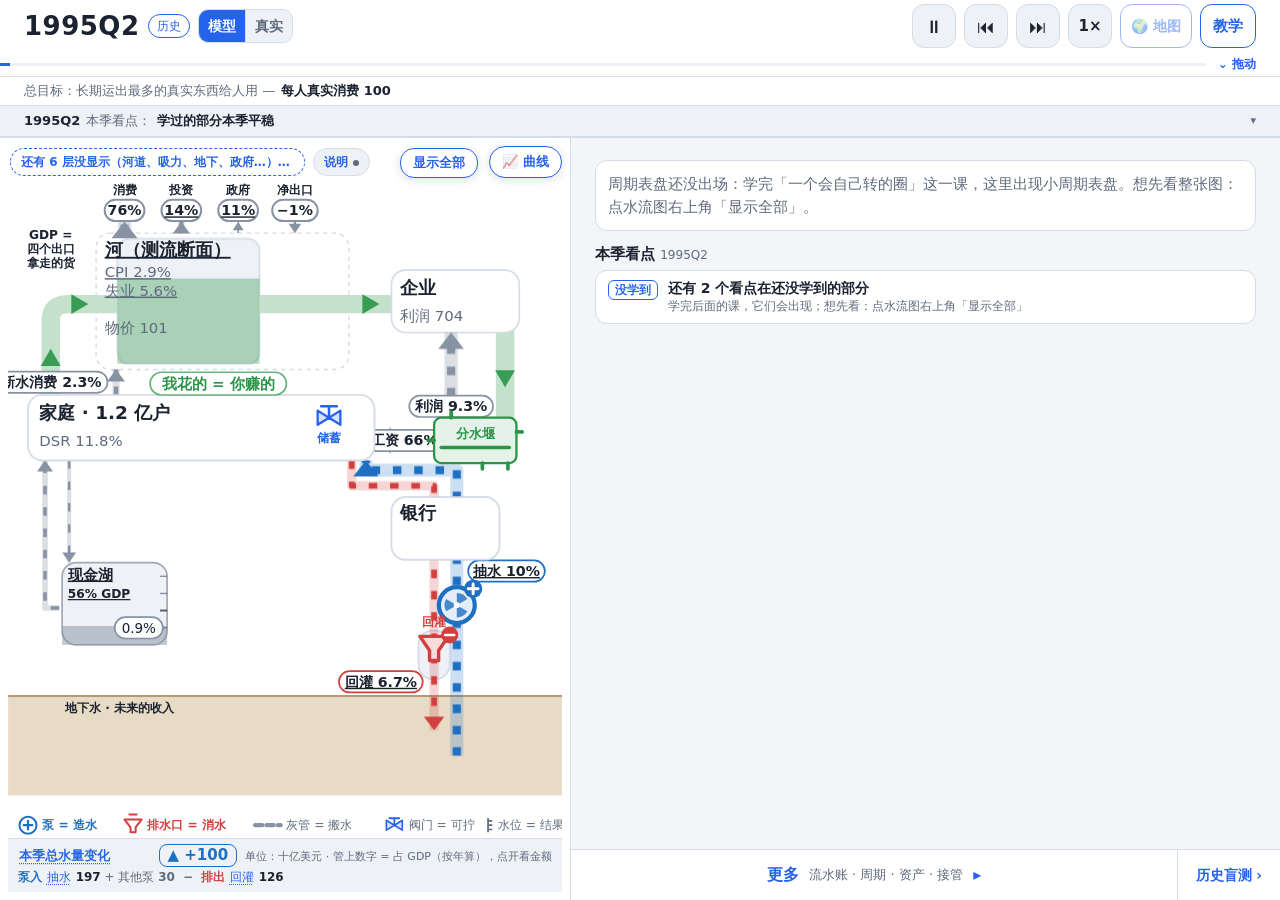
==== index.html @ 9fb4cf8a "Real snapshot: macro.deanchor = null (no real series), matching the engine shape Co-Authored-By: Cla" ====
<!doctype html>
<html lang="zh-CN" data-theme="light">
<head>
<meta charset="utf-8">
<meta name="viewport" content="width=device-width, initial-scale=1, viewport-fit=cover">
<meta name="color-scheme" content="light">
<title>宏观水流模拟器</title>
<!-- BEGIN mw-version-stamp: generated by tools/stamp_version.mjs, do not edit by hand -->
<script type="importmap">
{
"imports": {
"./src/app.js": "./src/app.js?v=9b1ec73c3f",
"./src/blind/concept.js": "./src/blind/concept.js?v=e9ae809251",
"./src/blind/draw.js": "./src/blind/draw.js?v=d190e7776a",
"./src/blind/main.js": "./src/blind/main.js?v=7865eef6fd",
"./src/blind/model.js": "./src/blind/model.js?v=98cc46e46f",
"./src/blind/store.js": "./src/blind/store.js?v=748d7917d0",
"./src/data/b1-story.js": "./src/data/b1-story.js?v=9c2386302f",
"./src/data/blind-cards.js": "./src/data/blind-cards.js?v=be320a27d5",
"./src/data/causal.js": "./src/data/causal.js?v=83eeb922cb",
"./src/data/concepts.js": "./src/data/concepts.js?v=fac647c137",
"./src/data/countries/aus-quarterly.js": "./src/data/countries/aus-quarterly.js?v=0c7e0453be",
"./src/data/countries/chn-quarterly.js": "./src/data/countries/chn-quarterly.js?v=490aa196fa",
"./src/data/countries/ea-quarterly.js": "./src/data/countries/ea-quarterly.js?v=fcc459faa6",
"./src/data/countries/gbr-quarterly.js": "./src/data/countries/gbr-quarterly.js?v=ae598fb6ff",
"./src/data/countries/index.js": "./src/data/countries/index.js?v=88992395fd",
"./src/data/countries/jpn-quarterly.js": "./src/data/countries/jpn-quarterly.js?v=56414a4c01",
"./src/data/country-params.js": "./src/data/country-params.js?v=5cafe6cd6c",
"./src/data/exp-fx.js": "./src/data/exp-fx.js?v=ae65c0f8b1",
"./src/data/exp-mich.js": "./src/data/exp-mich.js?v=1991334751",
"./src/data/french-check.js": "./src/data/french-check.js?v=0732fbd5bf",
"./src/data/fx-data.js": "./src/data/fx-data.js?v=b6b78e98e6",
"./src/data/fx-fit.js": "./src/data/fx-fit.js?v=06017005c7",
"./src/data/gauges.js": "./src/data/gauges.js?v=077cd524f6",
"./src/data/layers.js": "./src/data/layers.js?v=40ff64222f",
"./src/data/lesson-exp.js": "./src/data/lesson-exp.js?v=e5b992134e",
"./src/data/lesson-fx.js": "./src/data/lesson-fx.js?v=fd062516cb",
"./src/data/lesson-investor.js": "./src/data/lesson-investor.js?v=60b2ffacd3",
"./src/data/lesson-now.js": "./src/data/lesson-now.js?v=12732f79e3",
"./src/data/lesson-shocks.js": "./src/data/lesson-shocks.js?v=4ec23e8e56",
"./src/data/lessons.js": "./src/data/lessons.js?v=c6c27fa640",
"./src/data/real/aus-real.js": "./src/data/real/aus-real.js?v=568147605a",
"./src/data/real/backtest.js": "./src/data/real/backtest.js?v=63370cd548",
"./src/data/real/real-snapshot.js": "./src/data/real/real-snapshot.js?v=511b12962f",
"./src/data/real/usa-real.js": "./src/data/real/usa-real.js?v=879f3afd4d",
"./src/data/role-cards.js": "./src/data/role-cards.js?v=34c0745ee6",
"./src/data/role-lessons.js": "./src/data/role-lessons.js?v=702087561a",
"./src/data/shock-events.js": "./src/data/shock-events.js?v=621bced4eb",
"./src/data/sub-index.js": "./src/data/sub-index.js?v=ea361de54c",
"./src/data/us-quarterly.js": "./src/data/us-quarterly.js?v=8d926b12e8",
"./src/data/usd-index.js": "./src/data/usd-index.js?v=7998dad4fb",
"./src/data/waves.js": "./src/data/waves.js?v=2e956552b6",
"./src/data/world.js": "./src/data/world.js?v=6638a0be1e",
"./src/engine/economy.js": "./src/engine/economy.js?v=2f5c863683",
"./src/engine/mock-sim.js": "./src/engine/mock-sim.js?v=fecbf50119",
"./src/engine/regimes.js": "./src/engine/regimes.js?v=247060510a",
"./src/engine/rules.js": "./src/engine/rules.js?v=aafe05a58c",
"./src/engine/sim.js": "./src/engine/sim.js?v=e00a77aa7c",
"./src/engine/test-fixture.js": "./src/engine/test-fixture.js?v=3a0cafab00",
"./src/engine/town.js": "./src/engine/town.js?v=129ef4d737",
"./src/engine/valves.js": "./src/engine/valves.js?v=f925d3955d",
"./src/ui/asset-lake.js": "./src/ui/asset-lake.js?v=5f269ea420",
"./src/ui/causal-graph.js": "./src/ui/causal-graph.js?v=ea4a073185",
"./src/ui/causal-overlay.js": "./src/ui/causal-overlay.js?v=cbce0c83fb",
"./src/ui/causal-view.js": "./src/ui/causal-view.js?v=7f925f5ead",
"./src/ui/chart.js": "./src/ui/chart.js?v=872d088802",
"./src/ui/concepts.js": "./src/ui/concepts.js?v=cb7ff12fa0",
"./src/ui/country-info.js": "./src/ui/country-info.js?v=acf5951bf9",
"./src/ui/exp-gauge.js": "./src/ui/exp-gauge.js?v=f28022eeeb",
"./src/ui/flow.js": "./src/ui/flow.js?v=0411e36daa",
"./src/ui/fx-lab.js": "./src/ui/fx-lab.js?v=152c80dc44",
"./src/ui/fx-reactor.js": "./src/ui/fx-reactor.js?v=7d20c6fd30",
"./src/ui/gauge.js": "./src/ui/gauge.js?v=5859e2fd98",
"./src/ui/headline.js": "./src/ui/headline.js?v=8b2ca9d972",
"./src/ui/investor-lab.js": "./src/ui/investor-lab.js?v=c14bd76d6e",
"./src/ui/lessons-town.js": "./src/ui/lessons-town.js?v=be963f501e",
"./src/ui/lessons.js": "./src/ui/lessons.js?v=d66f4e355d",
"./src/ui/links.js": "./src/ui/links.js?v=62a5d394f3",
"./src/ui/now-panel.js": "./src/ui/now-panel.js?v=825be263db",
"./src/ui/objective.js": "./src/ui/objective.js?v=a03e3008ed",
"./src/ui/panel-grip.js": "./src/ui/panel-grip.js?v=d851730f38",
"./src/ui/progress.js": "./src/ui/progress.js?v=3f66458193",
"./src/ui/real-mode.js": "./src/ui/real-mode.js?v=f22710c066",
"./src/ui/scrubber.js": "./src/ui/scrubber.js?v=59d93961de",
"./src/ui/shock-lab.js": "./src/ui/shock-lab.js?v=4063c9c55e",
"./src/ui/simple.js": "./src/ui/simple.js?v=b78fb9e595",
"./src/ui/tabs/_cycle-ev.js": "./src/ui/tabs/_cycle-ev.js?v=2873dadc5e",
"./src/ui/tabs/_cycle-waves.js": "./src/ui/tabs/_cycle-waves.js?v=6dcca67d67",
"./src/ui/tabs/_util.js": "./src/ui/tabs/_util.js?v=c4c70cd107",
"./src/ui/tabs/assets.js": "./src/ui/tabs/assets.js?v=bad42b9036",
"./src/ui/tabs/cycle.js": "./src/ui/tabs/cycle.js?v=d2f59cc567",
"./src/ui/tabs/ledger.js": "./src/ui/tabs/ledger.js?v=23d5aaa211",
"./src/ui/tabs/takeover.js": "./src/ui/tabs/takeover.js?v=0b383d0307",
"./src/ui/wave-view.js": "./src/ui/wave-view.js?v=bd6c1a927e",
"./src/ui/world-map.js": "./src/ui/world-map.js?v=65e7f00918"
}
}
</script>
<script>
/* stylesheets injected later by the modules get ?v=<hash> too (tools/stamp_version.mjs) */
(function () {
  var V = window.MW_CSS_V = {"app.css":"f76a25d14f","asset-lake.css":"05acd608a7","blind.css":"cc47ae9597","causal.css":"e65f35fea2","concept-hl.css":"eadb1b6eaa","cycle.css":"87cd00265e","exp-gauge.css":"1bddccf842","fx-lab.css":"ea42c91983","fx-reactor.css":"5b6ff36548","gauge.css":"78bc033c13","headline.css":"93c9cc38e2","investor-lab.css":"b6607fa3f5","lessons.css":"2452f61c03","now-panel.css":"7f46f3e876","objective.css":"942491534b","panels.css":"51d7497fcd","real-mode.css":"83c26ce0c9","roles.css":"cd83766fcd","shock-lab.css":"17069400da","simple.css":"5c1200889d","world.css":"b4148f82b6"};
  var BASE = new URL("./assets/css/", document.baseURI).href;
  function stamp(href) {
    if (typeof href !== 'string' || href.indexOf(BASE) !== 0) return null;
    var f = href.slice(BASE.length);
    return /^[\w.-]+\.css$/.test(f) && V[f] ? href + '?v=' + V[f] : null;
  }
  function abs(v) { try { return new URL(v, document.baseURI).href; } catch (e) { return null; } }
  try {
    var d = Object.getOwnPropertyDescriptor(HTMLLinkElement.prototype, 'href');
    if (d && d.set && d.configurable) Object.defineProperty(HTMLLinkElement.prototype, 'href', {
      configurable: true, enumerable: d.enumerable, get: d.get,
      set: function (v) { d.set.call(this, stamp(abs(String(v))) || v); }
    });
  } catch (e) { /* the observer below still stamps */ }
  function fix(l) {
    if (!l || l.tagName !== 'LINK' || !/(^|\s)stylesheet(\s|$)/i.test(l.rel || '')) return;
    var s = stamp(l.href); if (s) l.setAttribute('href', s);
    var others = document.querySelectorAll('link[rel~="stylesheet"]');
    for (var i = 0; i < others.length; i++) if (others[i] !== l && others[i].href === l.href && l.href.indexOf('?v=') > 0) { l.remove(); return; }
  }
  new MutationObserver(function (ms) {
    for (var i = 0; i < ms.length; i++) {
      var m = ms[i];
      if (m.type === 'attributes') fix(m.target);
      else for (var j = 0; j < m.addedNodes.length; j++) fix(m.addedNodes[j]);
    }
  }).observe(document.head, { childList: true, subtree: true, attributes: true, attributeFilter: ['href', 'rel'] });
})();
</script>
<!-- END mw-version-stamp -->
<link rel="stylesheet" href="./assets/css/app.css?v=f76a25d14f">
<link rel="stylesheet" href="./assets/css/panels.css?v=51d7497fcd">
<link rel="stylesheet" href="./assets/css/lessons.css?v=2452f61c03">
<link rel="stylesheet" href="./assets/css/cycle.css?v=87cd00265e">
<link rel="stylesheet" href="./assets/css/concept-hl.css?v=eadb1b6eaa">
<link rel="stylesheet" href="./assets/css/headline.css?v=93c9cc38e2">
<link rel="stylesheet" href="./assets/css/objective.css?v=942491534b">
<link rel="stylesheet" href="./assets/css/roles.css?v=cd83766fcd">
<link rel="stylesheet" href="./assets/css/world.css?v=b4148f82b6">
<link rel="stylesheet" href="./assets/css/fx-reactor.css?v=5b6ff36548">
<link rel="stylesheet" href="./assets/css/simple.css?v=5c1200889d">
<link rel="stylesheet" href="./assets/css/fx-lab.css?v=ea42c91983">
<link rel="stylesheet" href="./assets/css/investor-lab.css?v=b6607fa3f5">
</head>
<body>
<div id="app">
  <header class="topbar">
    <div class="timebar">
      <div class="date" id="date">1995Q1</div>
      <span class="badge" id="mode-badge">历史</span>
      <span class="spacer"></span>
      <button class="icon-btn" id="btn-play" aria-label="播放/暂停">▶</button>
      <button class="icon-btn" id="btn-back" aria-label="退一季" title="退一季">⏮</button>
      <button class="icon-btn" id="btn-step" aria-label="前进一个季度">⏭</button>
      <button class="icon-btn speed" id="btn-speed" aria-label="速度">1×</button>
      <button class="map-btn" id="btn-map" aria-label="打开世界地图"><span class="mb-i">🌍</span><span class="mb-t"> 地图</span></button>
      <button class="teach-btn" id="btn-teach" aria-label="打开教学菜单">教学</button>
    </div>
    <div class="progress"><i id="progress-bar"></i></div>
    <div class="objective" id="objective" aria-label="总目标" hidden></div>
    <div class="headline" id="headline" aria-label="本季看点" hidden></div>
  </header>

  <main class="main">
    <section class="diagram" id="diagram" aria-label="水流示意图"></section>
    <section class="panel">
      <div class="simple" id="simple" aria-label="简洁视图：两个周期表盘"></div>
      <div class="tab-content" id="tab-content"></div>
      <nav class="tabbar" id="tabbar" role="tablist"></nav>
    </section>
  </main>

  <div class="wm" id="world-map" aria-label="世界地图" hidden></div>

  <div class="toast" id="toast" role="status" hidden>
    <div class="toast-msg" id="toast-msg"></div>
    <button class="btn primary" id="toast-ok">继续</button>
  </div>
</div>
<script type="module" src="./src/app.js?v=9b1ec73c3f"></script>
</body>
</html>
---- assets/css/app.css ----
/* 宏观水流模拟器 — tokens, layout, shared components (CONTRACT §4) */

:root {
  --bg: #f3f5f8; --surface: #ffffff; --surface-2: #eef1f6;
  --text: #1b2330; --muted: #5f6b7c; --border: #d6dce6; --accent: #2563eb;
  --c-credit: #1f6fc2;   /* 新贷款 blue */
  --c-repay: #e0720f;    /* 还本 orange */
  --c-fiscal: #8a3fb0;   /* 财政/QE purple */
  --c-housing: #a4622b;
  --c-financial: #0c8f7e;
  --c-goods: #2a9547;
  --c-capex: #b08900;
  --c-cash: #78879a;
  --c-bond: #5b6bd0;     /* 长期国债 */
  --c-gold: #d1a300;     /* 黄金 */
  --lamp-green: #2a9547; --lamp-yellow: #d9a000; --lamp-red: #d33f3f;
  --water: rgba(37, 120, 205, .38);
  --shadow: 0 2px 10px rgba(20, 30, 50, .14);
  --gutter: 16px;
  --safe-b: env(safe-area-inset-bottom, 0px);
  --safe-t: env(safe-area-inset-top, 0px);
  --safe-l: env(safe-area-inset-left, 0px);
  --safe-r: env(safe-area-inset-right, 0px);
  color-scheme: light;
}
/* dark token set — duplicated for media query and manual override */
@media (prefers-color-scheme: dark) {
  :root:not([data-theme="light"]) {
    --bg: #0f141b; --surface: #19202a; --surface-2: #222b37;
    --text: #e6ebf2; --muted: #9aa7b8; --border: #2f3a49; --accent: #6ea4ff;
    --c-credit: #5aa7ee; --c-repay: #f09a45; --c-fiscal: #c08be0;
    --c-housing: #d49a64; --c-financial: #4cc9b4; --c-goods: #5fcf82;
    --c-capex: #e3bd3a; --c-cash: #9aa8ba; --c-bond: #8f9cf0; --c-gold: #f0c93a;
    --lamp-green: #4cc977; --lamp-yellow: #ecbd2f; --lamp-red: #ef6b6b;
    --water: rgba(80, 150, 230, .45);
    --shadow: 0 2px 12px rgba(0, 0, 0, .5);
    color-scheme: dark;
  }
}
:root[data-theme="dark"] {
  --bg: #0f141b; --surface: #19202a; --surface-2: #222b37;
  --text: #e6ebf2; --muted: #9aa7b8; --border: #2f3a49; --accent: #6ea4ff;
  --c-credit: #5aa7ee; --c-repay: #f09a45; --c-fiscal: #c08be0;
  --c-housing: #d49a64; --c-financial: #4cc9b4; --c-goods: #5fcf82;
  --c-capex: #e3bd3a; --c-cash: #9aa8ba; --c-bond: #8f9cf0; --c-gold: #f0c93a;
  --lamp-green: #4cc977; --lamp-yellow: #ecbd2f; --lamp-red: #ef6b6b;
  --water: rgba(80, 150, 230, .45);
  --shadow: 0 2px 12px rgba(0, 0, 0, .5);
  color-scheme: dark;
}

* { box-sizing: border-box; -webkit-tap-highlight-color: transparent; }
html, body { margin: 0; height: 100%; background: var(--bg); color: var(--text); overflow-x: hidden; }
body { font: 15px/1.5 system-ui, -apple-system, "PingFang SC", "Microsoft YaHei", "Segoe UI", sans-serif; }
button { font: inherit; color: inherit; }
.muted { color: var(--muted); }

/* ---------- app shell: phone portrait ---------- */
#app { height: 100dvh; display: flex; flex-direction: column; overflow: hidden;
  padding-left: var(--safe-l); padding-right: var(--safe-r); }

.topbar { background: var(--surface); border-bottom: 1px solid var(--border);
  padding-top: var(--safe-t); flex: none; }
.timebar { display: flex; align-items: center; gap: 8px; padding: 4px var(--gutter); min-height: 52px; }
.date { font-size: 26px; font-weight: 700; letter-spacing: .5px; font-variant-numeric: tabular-nums; }
.badge { font-size: 12px; padding: 2px 8px; border-radius: 999px; border: 1px solid var(--accent);
  color: var(--accent); white-space: nowrap; }
.badge.user { border-color: var(--c-repay); color: var(--c-repay); }
.spacer { flex: 1; }
.icon-btn { min-width: 44px; height: 44px; border-radius: 12px; border: 1px solid var(--border);
  background: var(--surface-2); font-size: 18px; cursor: pointer; }
.icon-btn:active { background: var(--border); }
.icon-btn:disabled { opacity: .4; }
.icon-btn.speed { font-size: 15px; font-weight: 600; }
.progress { height: 3px; background: var(--surface-2); }
.progress i { display: block; height: 100%; width: 0; background: var(--accent); }

.banner { display: flex; align-items: center; background: var(--surface-2);
  padding: 0 4px 0 var(--gutter); min-height: 40px; }
.banner[hidden] { display: none; }
.banner-go { flex: 1; text-align: left; background: none; border: 0; color: var(--accent);
  font-weight: 600; min-height: 40px; cursor: pointer; padding: 0; }
.banner-x { width: 44px; min-height: 40px; background: none; border: 0; color: var(--muted); cursor: pointer; }

.main { flex: 1; min-height: 0; display: flex; flex-direction: column; }
.diagram { flex: none; height: min(calc(100vw * 1.38), 56dvh); background: var(--surface);
  border-bottom: 1px solid var(--border); display: flex; justify-content: center; }

.panel { flex: 1; min-height: 0; display: flex; flex-direction: column; }
.tab-content { flex: 1; min-height: 0; overflow-y: auto; overflow-x: hidden; padding: 12px var(--gutter);
  -webkit-overflow-scrolling: touch; overscroll-behavior: contain; }
.tabbar { flex: none; display: flex; background: var(--surface); border-top: 1px solid var(--border);
  padding-bottom: var(--safe-b); }
.tabbar button { flex: 1; min-height: 48px; background: none; border: 0; cursor: pointer;
  color: var(--muted); font-size: 14px; border-top: 3px solid transparent; }
.tabbar button[aria-selected="true"] { color: var(--accent); font-weight: 700; border-top-color: var(--accent); }
.tabbar .tb-simple { flex: 0 0 auto; padding: 0 14px; font-size: 13px; border-left: 1px solid var(--border); }
body.lesson-on .tabbar .tb-simple { display: none; }

/* SIMPLE MODE (app.js: body[data-layout="simple"]; src/ui/simple.js fills #simple; looks in simple.css): the simple panel takes the tabs' place.
   A running lesson (body.lesson-on) always gets the full layout: its card docks inside .panel above the tab bar. */
.simple { display: none; }
body[data-layout="simple"]:not(.lesson-on) .simple { display: flex; }
body[data-layout="simple"]:not(.lesson-on) .tab-content,
body[data-layout="simple"]:not(.lesson-on) .tabbar { display: none; }

/* ---------- wide: iPad / desktop two columns ---------- */
@media (min-width: 768px) {
  .main { display: grid; grid-template-columns: minmax(400px, 46%) 1fr; }
  .diagram { height: auto; align-self: stretch; border-bottom: 0; align-items: flex-start;
    border-right: 1px solid var(--border); padding: 8px; max-height: 100%; }
  .flow-wrap { height: auto; }
  /* the row is the screen below the top bar: a tall diagram must not push the panel's bottom bar (tabs / 更多) off screen.
     210px = time bar + progress + 总目标 + 本季看点 (~140) + the water budget bar under the diagram + padding */
  .main { grid-template-rows: minmax(0, 1fr); }
  .flow-wrap > .flow-svg { flex: none; max-height: var(--flow-svg-h, calc(100dvh - 210px)); }
  .tab-content { padding: 16px 24px; }
  .timebar { padding-left: 24px; padding-right: 24px; }
  .banner { padding-left: 24px; }
  /* the diagram scales with its column: cap the column so a desktop does not blow it up ~2x; lighter bold at that size */
  /* v3.1 polish: and no wider than the drawing at the height it gets (flow.js fitDesk writes --flow-col / --flow-svg-h), so the
     drawing fills its column instead of floating in white */
  .main { grid-template-columns: minmax(400px, min(46%, 620px, var(--flow-col, 620px))) 1fr; }
  .flow-svg .chip text { font-weight: 500; }
  .flow-svg .ttl { font-weight: 600; }
  .flow-svg .sub.num { font-weight: 500; }
}

/* ---------- shared components ---------- */
.card { background: var(--surface); border: 1px solid var(--border); border-radius: 14px;
  padding: 12px 14px; margin: 0 0 12px; }
.card h3 { margin: 0 0 6px; font-size: 15px; }
.card p { margin: 4px 0; }
.btn { min-height: 40px; padding: 0 16px; border-radius: 10px; border: 1px solid var(--border);
  background: var(--surface-2); cursor: pointer; }
.btn.primary { background: var(--accent); border-color: var(--accent); color: #fff; font-weight: 600; }
.tag { display: inline-block; font-size: 12px; padding: 1px 8px; border-radius: 999px;
  background: var(--surface-2); border: 1px solid var(--border); color: var(--muted); }
.tbl { width: 100%; border-collapse: collapse; font-size: 13px; }
.tbl th, .tbl td { padding: 6px 4px; border-bottom: 1px solid var(--border); text-align: left; vertical-align: top; }
.tbl th { color: var(--muted); font-weight: 600; }

/* clickable concept term (HTML) */
button.term { background: none; border: 0; padding: 0 1px; margin: 0; color: var(--accent); cursor: pointer;
  text-decoration: underline dotted; text-underline-offset: 3px; font: inherit; min-height: 0; }
button.term:hover { text-decoration-style: solid; }

/* lamps (信贷/偿债/政策/估值) */
.lamps { display: grid; grid-template-columns: repeat(2, 1fr); gap: 8px; }
.lamp { display: flex; align-items: center; gap: 8px; padding: 8px 10px; border-radius: 12px;
  border: 1px solid var(--border); background: var(--surface); min-height: 44px; }
.lamp-dot { width: 14px; height: 14px; border-radius: 50%; background: var(--lamp-green); flex: none; }
.lamp[data-level="yellow"] .lamp-dot { background: var(--lamp-yellow); }
.lamp[data-level="red"] .lamp-dot { background: var(--lamp-red); }
.lamp[data-level="green"] { border-left: 4px solid var(--lamp-green); }
.lamp[data-level="yellow"] { border-left: 4px solid var(--lamp-yellow); }
.lamp[data-level="red"] { border-left: 4px solid var(--lamp-red); }

/* bottom sheet base (mobile) / side card (wide). Concepts module toggles .open */
.sheet-backdrop { position: fixed; inset: 0; background: rgba(0, 0, 0, .35); z-index: 40;
  opacity: 0; pointer-events: none; transition: opacity .2s; }
.sheet-backdrop.open { opacity: 1; pointer-events: auto; }
.sheet { position: fixed; left: 0; right: 0; bottom: 0; z-index: 50; max-height: 78dvh; overflow-y: auto;
  background: var(--surface); border-radius: 18px 18px 0 0; box-shadow: var(--shadow);
  padding: 14px var(--gutter) calc(16px + var(--safe-b)); transform: translateY(105%); transition: transform .25s; }
.sheet.open { transform: none; }
.sheet-handle { width: 40px; height: 4px; border-radius: 2px; background: var(--border); margin: 0 auto 10px; }
.sheet-close { position: absolute; top: 6px; right: 6px; width: 44px; height: 44px; border: 0; background: none;
  font-size: 18px; color: var(--muted); cursor: pointer; }
@media (min-width: 768px) {
  .sheet { left: auto; right: 0; top: 0; bottom: 0; width: 380px; max-height: none; border-radius: 0;
    transform: translateX(105%); padding-top: 20px; }
  .sheet.open { transform: none; }
  .sheet-handle { display: none; }
}

/* pause toast */
.toast { position: fixed; left: 12px; right: 12px; bottom: calc(70px + var(--safe-b)); z-index: 60;
  background: var(--surface); border: 1px solid var(--lamp-yellow); border-radius: 14px; box-shadow: var(--shadow);
  padding: 10px 12px; display: flex; align-items: center; gap: 10px; }
.toast[hidden] { display: none; }
.toast-msg { flex: 1; font-size: 14px; }
@media (min-width: 768px) { .toast { left: auto; right: 24px; width: 420px; bottom: 24px; } }

/* ---------- water diagram v2 (flow.js) ---------- */
.diagram { position: relative; }
.flow-wrap { display: flex; flex-direction: column; width: 100%; height: 100%; min-height: 0; }
.flow-wrap > .flow-svg { flex: 1 1 auto; min-height: 0; width: 100%; height: auto; max-width: 100%; display: block; }
.flow-svg { font-family: inherit; user-select: none; -webkit-user-select: none; transform-origin: 50% 40%; }
.flow-svg text { fill: var(--text); font-size: 11px; }
.flow-svg .sub { fill: var(--muted); font-size: 10.5px; }
.flow-svg .sub.small { font-size: 9px; }
.flow-svg .sub.num { fill: var(--text); font-variant-numeric: tabular-nums; font-weight: 600; }
.flow-svg .ttl { font-size: 13px; font-weight: 700; }
.flow-svg .ttl.small { font-size: 11px; }
.flow-svg .ttl.pname { font-size: 10.5px; }
.flow-svg .ttl.hh.long { font-size: 11.5px; }
.flow-svg .cap { fill: var(--muted); font-size: 8.6px; }
.flow-svg .cap.pc { fill: var(--pc); font-weight: 700; font-size: 9px; }
.flow-svg .cap.vl { fill: var(--accent); font-weight: 600; }
.flow-svg .node { fill: var(--surface); stroke: var(--border); stroke-width: 1.2; }
.flow-svg .node.soft { fill: var(--surface-2); }
.flow-svg .cover-strip { fill: var(--surface); stroke: none; pointer-events: none; }   /* 转移 passes behind the firm box (v3.1 polish) */
.flow-svg .node.tank { fill: var(--surface-2); stroke: var(--muted); stroke-opacity: .55; }
.flow-svg .frame { fill: none; stroke: var(--border); stroke-dasharray: 3 3; }
.flow-svg .water { fill: var(--water); }
.flow-svg .water.goods { fill: var(--c-goods); fill-opacity: .35; }
.flow-svg .water.housing { fill: var(--c-housing); fill-opacity: .42; }
.flow-svg .water.equity { fill: var(--c-financial); fill-opacity: .42; }
.flow-svg .water.bond { fill: var(--c-bond); fill-opacity: .42; }
.flow-svg .water.gold { fill: var(--c-gold); fill-opacity: .5; }
.flow-svg .water.cash { fill: var(--c-cash); fill-opacity: .45; }
.flow-svg .water.debt { fill: var(--c-credit); fill-opacity: .28; }
.flow-svg .ticks path { stroke: var(--muted); stroke-opacity: .6; stroke-width: 1; }
.flow-svg .link { stroke: var(--c-credit); stroke-width: 1.4; stroke-dasharray: 2 2; fill: none; }
.flow-svg .caption { fill: var(--muted); font-size: 9px; }
.flow-svg .capmark { fill: var(--c-capex); opacity: .75; transition: transform .6s; }
.flow-svg .emptyspring circle { fill: none; stroke: var(--muted); stroke-dasharray: 2 2.5; }
.flow-svg .emptyspring path { stroke: var(--muted); stroke-width: 1; opacity: .6; }
.flow-svg .src { fill: var(--pc); }
.flow-svg .src.bond { fill: var(--c-bond); } .flow-svg .src.equity { fill: var(--c-financial); } .flow-svg .src.housing { fill: var(--c-housing); }
.flow-svg .seesaw path { stroke: var(--muted); stroke-width: 2; fill: none; stroke-linecap: round; }
.flow-svg .seesaw .pivot { fill: var(--muted); stroke: none; }
.flow-svg .seesaw .endl { fill: var(--c-repay); } .flow-svg .seesaw .endr { fill: var(--c-bond); }
.flow-svg .plank { transition: transform .6s; }

/* 洪痕 / high-water marks (flow.js buildMarks): dashed line at the highest level so far + year label; '.new' = the water is at its record */
.flow-svg .hwm, .flow-svg .hwm * { pointer-events: none; }
.flow-svg .hwm-line { fill: none; stroke: var(--text); stroke-opacity: .6; stroke-width: 1; stroke-dasharray: 3 2.5; }
.flow-svg .hwm-trough { fill: none; stroke: var(--muted); stroke-opacity: .7; stroke-width: 1.2; stroke-dasharray: 1 2; stroke-linecap: round; }
.flow-svg .hwm-lbl { fill: var(--text); fill-opacity: .85; font-size: 8.6px; font-weight: 600; font-variant-numeric: tabular-nums;
  paint-order: stroke; stroke: var(--surface-2); stroke-opacity: .85; stroke-width: 2.6px; stroke-linejoin: round; }
.flow-svg .hwm-g.new .hwm-line { stroke: var(--accent); stroke-opacity: .95; stroke-width: 1.6; }
.flow-svg .hwm-g.dim .hwm-line { stroke-opacity: .4; }
.flow-svg .hwm-g.dim.new .hwm-line { stroke-opacity: .65; }
.flow-svg .hwm-g.new .hwm-lbl { fill: var(--accent); fill-opacity: 1; font-weight: 800; }
@media (max-width: 767.98px) { .flow-svg .hwm-lbl { font-size: 10px; } }

/* pipes */
.flow-svg .bed { fill: none; stroke-linecap: butt; stroke-linejoin: round; opacity: .22; }
.flow-svg .dash { fill: none; stroke-linecap: butt; stroke-linejoin: round; stroke-dasharray: 6 9;
  animation: flowdash linear infinite; }
.flow-svg .dash.slow { stroke-dasharray: 3 6; }
.flow-svg .buy .dash { stroke-dasharray: 1.5 7.5; stroke-linecap: round; }        /* buying existing assets = buying water rights: dotted, only moves water */
.flow-svg .capex .dash { stroke-dasharray: 9 4; }                                  /* Capex = building: bold bricks */
.flow-svg .capex .bed { opacity: .38; }
.flow-svg .fb .bed { opacity: .12; }
.flow-svg .fb .dash { stroke-dasharray: 4 5; stroke-width: 2 !important; animation-direction: normal; }
.flow-svg .spring .dash { stroke-dasharray: 3 5; }
.flow-svg .idle .dash { animation: none; opacity: .25; }
.flow-svg .idle .arrow { opacity: 0; }
.flow-svg .drain.idle .drops, .flow-svg .pump.idle .imp { animation-play-state: paused; opacity: .5; }
@keyframes flowdash { to { stroke-dashoffset: -15; } }
@media (prefers-reduced-motion: reduce) { .flow-svg .dash { animation: none; } }

.flow-svg .credit { --pc: var(--c-credit); }
.flow-svg .repay { --pc: var(--c-repay); }
.flow-svg .fiscal { --pc: var(--c-fiscal); }
.flow-svg .housing { --pc: var(--c-housing); }
.flow-svg .financial { --pc: var(--c-financial); }
.flow-svg .equity { --pc: var(--c-financial); }
.flow-svg .bond { --pc: var(--c-bond); }
.flow-svg .gold { --pc: var(--c-gold); }
.flow-svg .goods { --pc: var(--c-goods); }
.flow-svg .capex { --pc: var(--c-capex); }
.flow-svg .cash { --pc: var(--c-cash); }
.flow-svg .fb { --pc: var(--c-credit); }
.flow-svg .bed, .flow-svg .dash { stroke: var(--pc); }
.flow-svg .arrow { fill: var(--pc); }
.flow-svg .chip rect.bg { fill: var(--surface); fill-opacity: .94; stroke: var(--pc); stroke-width: 1.2; }
.flow-svg .chip.fb rect.bg { stroke-dasharray: 3 2; }
.flow-svg .fb.shut { --pc: var(--muted); }                                         /* 股价 → Capex outside the sandbox: shut, grey, still */
.flow-svg .fb.shut .dash { animation: none; opacity: .5; }
.flow-svg .chip.shut text { fill: var(--muted); }
.flow-svg .chip text { font-size: 10px; font-weight: 600; }
.flow-svg .chip.minor text { font-size: 9.5px; font-weight: 500; }
.flow-svg .chip.off { display: none; }
.flow-svg .hit { fill: transparent; stroke: none; }
.flow-svg g.term { cursor: pointer; }
.flow-svg g.term text:first-of-type { text-decoration: underline dotted; text-underline-offset: 2px; }
/* 欠条 / 水 readings under the two tanks (占 GDP; the 欠条 one is the number the long-cycle dial reads) */
.flow-svg .cap.gdp { fill: var(--text); font-weight: 700; font-variant-numeric: tabular-nums; }
.flow-svg .cap.gdp.debt { fill: var(--c-debt); }
.flow-svg g.term:active .bg { fill: var(--surface-2); }
.flow-svg .dangling { display: none; }

/* pumps: circle + spinning impeller + "+" badge.  drains: funnel + falling drops + "-" badge.  (kinds must be unmistakable) */
.flow-svg .pump .body { fill: var(--surface); stroke: var(--pc); stroke-width: 2.2; }
.flow-svg .pump .blade { fill: var(--pc); fill-opacity: .8; }
.flow-svg .pump .hub { fill: var(--surface); }
.flow-svg .pump .imp { transform-box: fill-box; transform-origin: center; animation: spin var(--spin, 1.6s) linear infinite; }
.flow-svg .pump.main .body { stroke-width: 2.6; fill: color-mix(in srgb, var(--pc) 12%, var(--surface)); }
.flow-svg .badge circle { fill: var(--pc); }
.flow-svg .badge .sign { stroke: #fff; stroke-width: 1.8; fill: none; stroke-linecap: round; }
.flow-svg .drain .body { fill: color-mix(in srgb, var(--pc) 18%, var(--surface)); stroke: var(--pc); stroke-width: 2; stroke-linejoin: round; }
.flow-svg .drain .drops path { stroke: var(--pc); stroke-width: 1.6; fill: none; stroke-linecap: round; stroke-dasharray: 2 2; animation: drip .9s linear infinite; }
.flow-svg .drain.main .body { stroke-width: 2.4; }
.flow-svg .pump.mini .body, .flow-svg .drain.mini .body { stroke-width: 1.4; }
.flow-svg .pump.mini .sign { stroke: var(--pc); stroke-width: 1.6; fill: none; stroke-linecap: round; }
.flow-svg .drain.mini .body { fill: var(--surface); }
.flow-svg .legend .pipeline { stroke: var(--muted); stroke-width: 3; stroke-linecap: round; stroke-dasharray: 5 3; }
.flow-svg .legend .ruler { stroke: var(--muted); stroke-width: 1.2; fill: none; }
@keyframes spin { to { transform: rotate(360deg); } }
@keyframes drip { to { stroke-dashoffset: -4; } }
@media (prefers-reduced-motion: reduce) { .flow-svg .pump .imp, .flow-svg .drain .drops path { animation: none; } }

/* valves: bow-tie icon with handle; levels are tanks / rulers, never this shape */
.flow-svg .valve { cursor: pointer; }
.flow-svg .valve .body { fill: color-mix(in srgb, var(--accent) 18%, var(--surface)); stroke: var(--accent); stroke-width: 1.6; stroke-linejoin: round; }
.flow-svg .valve .stem { stroke: var(--accent); stroke-width: 1.8; fill: none; stroke-linecap: round; }
.flow-svg .valve:hover .body, .flow-svg .valve.sel .body { fill: var(--accent); }
.flow-svg .valve.sel .cap { font-weight: 800; }
.flow-svg .valve:focus-visible { outline: none; }
.flow-svg .valve:focus-visible .body { stroke-width: 3; }
.flow-svg .valve.mini { pointer-events: none; }
.flow-svg .pump.ls-hl-pipe .body, .flow-svg .drain.ls-hl-pipe .body, .flow-svg .pump.lk-hl .body, .flow-svg .drain.lk-hl .body { stroke: var(--accent); stroke-width: 3.4; }
.flow-svg .valve.lk-hl .body { fill: var(--accent); }
.flow-budget.lk-hl { outline: 2px solid var(--accent); outline-offset: -2px; }

/* ripple (propagation) */
.flow-svg .rp-on .bed { opacity: .7 !important; }
.flow-svg .rp-on .dash { filter: drop-shadow(0 0 3px var(--accent)); }
.flow-svg rect.node.rp-on, .flow-svg rect.tank.rp-on { stroke: var(--accent); stroke-width: 3; }
.flow-svg g.rp-on text { fill: var(--accent); font-weight: 700; }
.flow-svg .valve.rp-on .body { fill: var(--accent); }
.flow-svg .rp-now { animation: rp-pulse .7s ease-in-out 3; }
.flow-svg rect.node.rp-now { animation: lk-pulse .7s ease-in-out 3; }
.flow-svg .rp-tag rect { fill: var(--accent); }
.flow-svg .rp-tag text { fill: #fff; font-size: 9.5px; font-weight: 700; }
@keyframes rp-pulse { 0%, 100% { opacity: 1; } 50% { opacity: .45; } }

/* town -> US zoom: names cross-fade, unit label morphs, layout unchanged */
.flow-svg .lbl { transition: opacity .35s ease; }
.flow-svg.zoom-out .lbl { opacity: 0; }
.flow-svg.zoom-out { animation: zoomout .7s ease-in forwards; }
.flow-svg.zoom-in { animation: zoomin .8s ease-out; }
@keyframes zoomout { to { transform: scale(1.06); opacity: .88; } }
@keyframes zoomin { from { transform: scale(1.06); opacity: .88; } to { transform: none; opacity: 1; } }
.flow-zoomtag { position: absolute; left: 50%; top: 42%; transform: translate(-50%, -50%); z-index: 6; text-align: center;
  background: var(--surface); border: 1px solid var(--accent); border-radius: 12px; padding: 8px 14px; box-shadow: var(--shadow); font-size: 13px; }
.flow-zoomtag b { display: block; color: var(--accent); } .flow-zoomtag span { color: var(--muted); font-size: 12px; }
.flow-zoomtag[hidden] { display: none; }

/* water budget bar (fixed under the diagram) */
.flow-budget { flex: none; border-top: 1px solid var(--border); background: var(--surface-2); padding: 5px 10px 6px; font-size: 12.5px; line-height: 1.4;
  font-variant-numeric: tabular-nums; }
.flow-budget .fb-row { display: flex; align-items: baseline; flex-wrap: wrap; gap: 2px 8px; }
.flow-budget .fb-lab { font-weight: 700; }
.flow-budget .fb-net { margin-left: auto; font-size: 15px; font-weight: 800; padding: 0 8px; border-radius: 8px; border: 1.5px solid currentColor; }
.flow-budget .fb-net.up { color: var(--c-credit); } .flow-budget .fb-net.down { color: var(--c-repay); } .flow-budget .fb-net.flat { color: var(--muted); }
.flow-budget .fb-unit { color: var(--muted); font-size: 11px; transition: opacity .35s; }
.flow-wrap.zoom-out .fb-unit { opacity: 0; }
.flow-budget .fb-eq { margin-top: 2px; font-size: 12px; }
.flow-budget .fb-grp { white-space: nowrap; }
.flow-budget .fb-grp.pump .fb-k { color: var(--c-pump); font-weight: 700; }
.flow-budget .fb-grp.drain .fb-k { color: var(--c-drain); font-weight: 700; }
.flow-budget .fb-minus { font-weight: 800; color: var(--muted); }
.flow-budget button.term { font-size: inherit; }
@media (max-width: 420px) { .flow-budget { font-size: 11.5px; padding: 4px 8px 5px; } .flow-budget .fb-eq { font-size: 11px; } .flow-budget .fb-net { font-size: 13px; } }

/* valve popover + ripple strip (HTML overlays inside .diagram) */
.flow-pop { position: absolute; z-index: 20; background: var(--surface); border: 1.5px solid var(--accent); border-radius: 14px; box-shadow: var(--shadow);
  padding: 10px 12px 10px; font-size: 13px; max-height: 88%; overflow-y: auto; }
.flow-pop[hidden], .flow-ripple[hidden] { display: none; }
.flow-pop h4 { margin: 0 0 2px; font-size: 15px; }
.flow-pop .fp-kind { font-size: 11px; color: var(--accent); font-weight: 700; }
.flow-pop .fp-val { margin: 2px 0; } .flow-pop .fp-val b { font-size: 15px; }
.flow-pop .fp-when { color: var(--muted); font-size: 11.5px; margin-bottom: 6px; }
.flow-pop .fp-x { position: absolute; top: 2px; right: 2px; width: 36px; height: 36px; border: 0; background: none; font-size: 16px; color: var(--muted); cursor: pointer; }
.flow-pop .fp-chain { list-style: none; margin: 4px 0 8px; padding: 0; counter-reset: fp; }
.flow-pop .fp-chain li { display: flex; gap: 6px; align-items: baseline; padding: 3px 0; border-top: 1px dashed var(--border); font-size: 12px; }
.flow-pop .dl, .flow-ripple .dl { flex: none; font-style: normal; font-size: 10.5px; font-weight: 700; color: #fff; background: var(--accent); border-radius: 8px; padding: 0 6px; min-width: 44px; text-align: center; }
.flow-pop .fp-btns { display: flex; gap: 8px; flex-wrap: wrap; } .flow-pop .btn { min-height: 38px; padding: 0 12px; font-size: 13px; }
.flow-ripple { position: absolute; left: 6px; right: 6px; bottom: 56px; z-index: 15; background: color-mix(in srgb, var(--surface) 95%, transparent);
  border: 1.5px solid var(--accent); border-radius: 12px; padding: 5px 10px 6px; font-size: 12px; box-shadow: var(--shadow);
  opacity: 0; transition: opacity .25s; pointer-events: none; }
.flow-ripple.on { opacity: 1; }
.flow-ripple .rp-top { display: flex; justify-content: space-between; align-items: center; gap: 8px; }
.flow-ripple .rp-head { font-weight: 800; color: var(--accent); font-size: 11.5px; }
.flow-ripple .rp-dots { display: inline-flex; gap: 3px; } .flow-ripple .rp-dots i { width: 7px; height: 7px; border-radius: 50%; background: var(--border); }
.flow-ripple .rp-dots i.on { background: var(--accent); }
.flow-ripple .rp-cur { display: flex; gap: 6px; align-items: baseline; margin-top: 2px; font-size: 12.5px; }
.flow-ripple .rp-wait { color: var(--muted); }
.flow-budget.rp-on { outline: 2px solid var(--accent); outline-offset: -2px; }

/* ---------- fixed 教学 button (top-right of the time bar) ---------- */
.teach-btn { flex: none; min-width: 56px; height: 44px; padding: 0 12px; border-radius: 12px; border: 1px solid var(--accent);
  background: var(--surface); color: var(--accent); font-size: 15px; font-weight: 700; cursor: pointer; text-decoration: none;
  display: inline-flex; align-items: center; justify-content: center; white-space: nowrap; }
.teach-btn:active { background: var(--surface-2); }
@media (max-width: 420px) {
  .timebar { gap: 5px; padding-left: 10px; padding-right: 10px; }
  .date { font-size: 22px; letter-spacing: 0; }
  .icon-btn { min-width: 38px; }
  .teach-btn { min-width: 50px; padding: 0 8px; }
}

/* =====================================================================================================================
   PHONE (<768px) diagram (flow.js: one place at a time outside a lesson, the whole picture in a lesson; see the v3.1 section).
   Hidden here (DOM stays, hidden by class/CSS only): legend row (-> 图例 button + sheet), spring source captions, 买取水权 caption,
   Capex caption, 欠条箱 sub-caption, valve text labels (the popover names the valve), QT / 盈余 drains while their flow is 0.
   Remaining text is bumped to >= 10px; the water budget collapses to one tappable line.
   >=768px: nothing below applies (the mini line / legend sheet are display:none).
   ===================================================================================================================== */
.fb-mini, .flow-legend { display: none; }
@media (max-width: 767.98px) {
  .flow-svg .ph-hide, .flow-svg .legend { display: none; }
  .flow-svg [data-pipe="qt"].idle:not(.ls-hl-pipe):not(.lk-hl):not(.rp-on):not(.cc-hl),
  .flow-svg [data-pipe="govSurplusDrain"].idle:not(.ls-hl-pipe):not(.lk-hl):not(.rp-on):not(.cc-hl) { display: none; }
  .flow-svg .cap, .flow-svg .cap.pc, .flow-svg .sub.small, .flow-svg .rp-tag text { font-size: 10px; }
  .flow-svg .chip text, .flow-svg .chip.minor text { font-size: 10.5px; }
  .flow-svg .ph-l1 { transform: translateY(-1px); } .flow-svg .ph-l2 { transform: translateY(2px); }   /* 货币/注销: 10px text, give the 2 lines room */

  /* compact water budget: one line, tap to expand the breakdown upwards (overlay, no layout shift) */
  .flow-budget { position: relative; padding: 0; font-size: 12px; }
  .flow-budget .fb-mini { display: flex; align-items: center; gap: 6px; padding: 3px 8px; min-height: 36px; font-size: 12px; white-space: nowrap; cursor: pointer; }
  .flow-budget .fb-mlab { font-weight: 700; }
  .flow-budget .fb-mini .fb-net { margin-left: 0; font-size: 13px; padding: 0 6px; }
  .flow-budget .fb-meq { color: var(--muted); overflow: hidden; text-overflow: ellipsis; min-width: 0; }
  .flow-budget .fb-meq b { color: var(--text); }
  .flow-budget .fb-caret { margin-left: auto; color: var(--muted); font-size: 11px; transition: transform .2s; }
  .flow-budget.open .fb-caret { transform: rotate(180deg); }
  .flow-budget .fb-legbtn { flex: none; min-height: 28px; padding: 0 10px; border-radius: 14px; border: 1px solid var(--accent); background: var(--surface);
    color: var(--accent); font-size: 12px; font-weight: 600; cursor: pointer; }
  .flow-budget .fb-detail { display: none; }
  .flow-budget.open .fb-detail { display: block; position: absolute; left: 0; right: 0; bottom: 100%; z-index: 12; padding: 6px 10px 8px;
    background: var(--surface-2); border-top: 1px solid var(--border); box-shadow: 0 -6px 14px rgba(0, 0, 0, .16); }
  .flow-budget .fb-detail .fb-row { font-size: 12px; }
  .flow-budget .fb-detail .fb-eq { font-size: 12px; }
  .flow-budget .fb-detail .fb-net { font-size: 14px; }

  /* legend sheet (replaces the legend row) */
  .flow-legend { display: block; position: absolute; left: 8px; right: 8px; bottom: 44px; z-index: 18; background: var(--surface);
    border: 1.5px solid var(--accent); border-radius: 14px; box-shadow: var(--shadow); padding: 6px 12px 10px; font-size: 13px; }
  .flow-legend[hidden] { display: none; }
  .flow-legend .fl-head { display: flex; justify-content: space-between; align-items: center; }
  .flow-legend .fl-x { width: 36px; height: 32px; border: 0; background: none; color: var(--muted); font-size: 16px; cursor: pointer; }
  .flow-legend .fl-row { display: flex; align-items: center; gap: 10px; padding: 5px 0; border-top: 1px dashed var(--border); }
  .flow-legend .fl-row svg { flex: none; }
  .flow-legend .fl-row b { display: block; font-size: 13px; }
  .flow-legend .fl-row small { display: block; color: var(--muted); font-size: 11.5px; line-height: 1.35; }
  .flow-legend .fl-laws { margin-top: 4px; padding-top: 5px; border-top: 1px dashed var(--border); font-size: 11.5px; line-height: 1.4; color: var(--muted); }
  .flow-legend .fl-laws > b { display: block; color: var(--text); font-size: 12.5px; margin-bottom: 2px; }
  .flow-legend .fl-law b { color: var(--text); }
  .flow-legend .fl-note { margin-top: 4px; padding-top: 5px; border-top: 1px dashed var(--border); color: var(--muted); font-size: 11.5px; }
}
@media (max-width: 767.98px) {
  /* valve popover: keep 看传导 / 去接管页拧它 reachable when the causal chain is long */
  .flow-pop .fp-btns { position: sticky; bottom: -10px; margin: 0 -12px -10px; padding: 8px 12px 10px; background: var(--surface); border-top: 1px solid var(--border); }
}

/* =====================================================================================================================
   PANEL GRIP (phones only; src/ui/panel-grip.js). A grabber bar on top of .panel. body[data-panel] = 'half' | 'max' | 'drag'
   (no attribute = default: the diagram keeps its own phone height above). Raised: the diagram takes what is left and its SVG
   scales down (flow-wrap is a column, the svg is flex 1 / min-height 0). 'drag' = an inline px height on .panel while a finger moves.
   Off during a lesson (lessons.css sizes the diagram + docked card itself). >= 768px: nothing here applies.
   ===================================================================================================================== */
.panel-grip, .panel-grip-probe { display: none; }
@media (max-width: 767.98px) {
  .panel-grip { display: flex; flex: none; position: relative; z-index: 3; align-items: center; justify-content: center; height: 22px;
    background: var(--surface); border-bottom: 1px solid var(--border); cursor: ns-resize; touch-action: none; user-select: none; -webkit-user-select: none; }
  .panel-grip::before { content: ""; position: absolute; left: 50%; width: 160px; margin-left: -80px; top: -10px; bottom: 0; }   /* hit area 32px tall */
  .panel-grip i { width: 44px; height: 5px; border-radius: 3px; background: var(--muted); opacity: .6; }
  .panel-grip.on i, .panel-grip:active i { background: var(--accent); opacity: 1; }
  .panel-grip:focus-visible { outline: 2px solid var(--accent); outline-offset: -2px; }
  body.lesson-on .panel-grip { display: none; }
  /* the diagram's default phone height (same expression as .diagram above): panel-grip.js reads the default snap point from it */
  .panel-grip-probe { display: block; position: absolute; left: 0; top: 0; width: 0; visibility: hidden; pointer-events: none; height: min(calc(100vw * 1.38), 56dvh); }
  body[data-panel]:not(.lesson-on) .diagram { flex: 1 1 0; height: auto; min-height: 0; }
  body[data-panel]:not(.lesson-on) .panel { flex: none; }
  body[data-panel="half"]:not(.lesson-on) .panel { height: max(50%, calc(100% - min(calc(100vw * 1.38), 56dvh))); }
  body[data-panel="max"]:not(.lesson-on) .panel { height: max(75%, calc(100% - min(calc(100vw * 1.38), 56dvh))); }
  /* simple mode: the dials were capped to fit the thin default strip; raised, they take the card width */
  body[data-panel]:not(.lesson-on) .sp-svg .cy-dial { max-height: none; }
}

/* =====================================================================================================================
   CURVES VIEW over the water diagram (src/ui/wave-view.js, state in app.js: body[data-view="waves"|"flow"]) + view / sync buttons.
   The wave view root carries .wv and .pn-cycle, so it inherits --wv-* and the --cy-* colours (cycle.css) and their dark variants.
   The flow diagram stays in the DOM (only visibility:hidden) so lesson highlights and measuring keep working.
   ===================================================================================================================== */
.view-toggle { position: absolute; top: 8px; right: 8px; z-index: 30; min-height: 36px; padding: 0 12px; border-radius: 18px;
  border: 1px solid var(--accent); background: var(--surface); color: var(--accent); font-size: 13px; font-weight: 700; cursor: pointer;
  box-shadow: var(--shadow); white-space: nowrap; }
.view-toggle:active { background: var(--surface-2); }
.view-toggle[hidden], .wvw[hidden] { display: none; }
.view-toggle[aria-pressed="true"] { background: var(--accent); color: #fff; }
#diagram.wv-on > .flow-wrap { visibility: hidden; }
.wvw { position: absolute; inset: 0; z-index: 25; overflow-y: auto; overflow-x: hidden; background: var(--surface); border: 0; border-radius: 0;
  padding: 8px 10px 16px; text-align: left; -webkit-overflow-scrolling: touch; overscroll-behavior: contain; }
.wvw-head { display: flex; flex-wrap: wrap; align-items: baseline; gap: 2px 10px; padding-right: 96px; min-height: 30px; }
.wvw-head b { font-size: 15px; }
.wvw-head small { color: var(--muted); font-size: 12px; }
.wvw-now { display: flex; flex-wrap: wrap; gap: 2px 12px; align-items: baseline; margin: 2px 0 4px; padding: 5px 8px; border-radius: 8px;
  background: var(--surface-2); font-size: 13px; line-height: 1.45; }
.wvw-now > b { font-size: 15px; font-variant-numeric: tabular-nums; }
.wvw-np { font-weight: 700; color: var(--cy-p-tight, #d33f3f); }
.wvw-sec { margin: 8px 0 0; padding-top: 6px; border-top: 1px solid var(--border); }
.wvw-t { margin: 0 0 2px; font-size: 13.5px; line-height: 1.35; }
.wvw-t small { display: block; margin-top: 1px; color: var(--muted); font-weight: 400; font-size: 11.5px; }
.wvw-empty { color: var(--muted); padding: 24px 8px; }
.wvw .wv-keys { font-size: 11.5px; gap: 2px 10px; }

/* chart extras (shared builders in tabs/_cycle-waves.js) */
.wv-vg { stroke: var(--pn-border); stroke-width: .6; stroke-dasharray: 1 3; }
.wv-nopush { fill: var(--cy-p-tight, #d33f3f); fill-opacity: .1; stroke: var(--cy-p-tight, #d33f3f); stroke-width: 1.1; stroke-dasharray: 3 2; }
.wv-nopt { font-size: 9.5px; font-weight: 700; fill: var(--cy-p-tight, #d33f3f); paint-order: stroke; stroke: var(--pn-surface); stroke-width: 2.5px; }
.wv-sw.np { height: 9px; width: 12px; border: 1.3px dashed var(--cy-p-tight, #d33f3f); border-radius: 2px; background: color-mix(in srgb, var(--cy-p-tight, #d33f3f) 12%, transparent); }
.wv-sw.b2 { height: 9px; width: 12px; border: 0; border-bottom: 3px solid var(--pn-text); border-radius: 0; }
.wv-b2l { stroke: var(--pn-text); stroke-width: 1.3; stroke-dasharray: 3 2; }
.wv-b2m { fill: var(--pn-text); }
.wv-b2bar { fill: var(--pn-text); }
.wv-b2t { font-size: 9.5px; font-weight: 700; fill: var(--pn-text); }

/* buttons at the top of the 周期 tab's "真实世界的三条线" box */
.wv-act { display: flex; flex-wrap: wrap; gap: 6px; margin: 0 0 8px; }
.wv-btn { min-height: 36px; padding: 0 12px; border-radius: 18px; border: 1px solid var(--pn-border); background: var(--pn-surface);
  color: var(--pn-text); font: inherit; font-size: 13px; cursor: pointer; }
.wv-btn[data-act="wv-left"] { border-color: var(--pn-accent); color: var(--pn-accent); font-weight: 700; }
.wv-btn[aria-pressed="true"] { background: var(--pn-accent); border-color: var(--pn-accent); color: #fff; font-weight: 700; }
.wv-btn:focus-visible, .view-toggle:focus-visible { outline: 2px solid var(--pn-accent, var(--accent)); outline-offset: 2px; }
.wv-btn .b { display: none; }
body[data-view="waves"] .wv-btn .b { display: inline; }
body[data-view="waves"] .wv-btn .a { display: none; }
body.no-sync .wv-btn[data-act="wv-win"], body.no-sync .wv-btn[data-act="wv-follow"] { display: none; }
@media (max-width: 420px) { .wvw-head { padding-right: 88px; } }

/* =====================================================================================================================
   国境线 block (src/ui/flow.js buildBorder / setBorder; snap.border). Everything carries .bd and is hidden until the svg has .has-border.
   .bd-d = wide drawing (>=768px: dashed line under the springs, 出口 / 进口 / 外国人买国债 pipes, FX gate); .bd-p = phone pill + .flow-bpop popover.
   ===================================================================================================================== */
:root { --c-border: #be185d; }   /* 国境线 / 外国水系 pink */
@media (prefers-color-scheme: dark) { :root:not([data-theme="light"]) { --c-border: #f472b6; } }
:root[data-theme="dark"] { --c-border: #f472b6; }

.flow-svg:not(.has-border) .bd { display: none; }
.flow-svg .border { --pc: var(--c-border); }
.flow-svg .bd-zone { fill: var(--c-border); fill-opacity: .07; }
.flow-svg .bd-line { fill: none; stroke: var(--c-border); stroke-width: 1.6; stroke-dasharray: 7 4; }
.flow-svg .bd-lbl { fill: var(--c-border); font-weight: 600; }
.flow-svg .bd-gbox { fill: var(--surface); stroke: var(--c-border); stroke-width: 1.6; }
.flow-svg .bd-gslat { stroke: var(--c-border); stroke-width: 1.4; stroke-linecap: round; fill: none; }
.flow-svg .bd-chg { font-weight: 600; fill: var(--muted); }
.flow-svg .bd-chg.weak { fill: var(--c-repay); }
.flow-svg .bd-chg.strong { fill: var(--c-goods); }
.flow-svg .bd-pill { fill: var(--surface); stroke: var(--c-border); stroke-width: 1.4; stroke-dasharray: 4 2.5; }
.flow-svg .bd-p { cursor: pointer; }
.flow-svg .bd-p text { fill: var(--text); font-size: 10.5px; font-weight: 600; }
.flow-svg .bd-p:focus-visible .bd-pill { stroke-width: 2.6; outline: none; }
.flow-svg g.bd-gate.cc-hl > .bd-gbox { stroke-width: 2.6; }
.flow-bpop { position: absolute; right: 8px; bottom: 44px; z-index: 19; width: min(300px, calc(100% - 16px)); background: var(--surface);
  border: 1.5px solid var(--c-border); border-radius: 14px; box-shadow: var(--shadow); padding: 6px 12px 8px; font-size: 13px; }
.flow-bpop[hidden] { display: none; }
.flow-bpop .bp-head { display: flex; align-items: center; gap: 8px; padding-bottom: 2px; }
.flow-bpop .bp-head span { color: var(--muted); font-size: 11.5px; flex: 1; }
.flow-bpop .bp-x { width: 36px; height: 32px; margin-right: -8px; border: 0; background: none; color: var(--muted); font-size: 16px; cursor: pointer; }
.flow-bpop .bp-row { display: flex; justify-content: space-between; align-items: center; gap: 10px; padding: 6px 0; border-top: 1px dashed var(--border); min-height: 36px; }
.flow-bpop .bp-row b { font-variant-numeric: tabular-nums; text-align: right; }
.flow-bpop .bp-sub { color: var(--muted); font-size: 12px; min-height: 28px; }
.flow-bpop .bp-note { margin-top: 2px; padding-top: 5px; border-top: 1px dashed var(--border); color: var(--muted); font-size: 11.5px; }
@media (max-width: 767.98px) { .flow-svg .bd-d { display: none; } }
@media (min-width: 768px) { .flow-svg .bd-p, .flow-bpop { display: none !important; } }
/* FX reactor in the band (src/ui/fx-reactor.js reactorSvg; its colours live in assets/css/fx-reactor.css) + the readings column + the US dollar index */
.flow-svg .bd-fxr text { font-size: 7.4px; }
.flow-svg .bd-fxt text { font-size: 8px; }
.flow-svg .bd-fxt .num { fill: var(--text); font-weight: 600; font-variant-numeric: tabular-nums; }
.flow-svg .bd-chg.flat { fill: var(--muted); }
.flow-bpop { max-height: calc(100% - 60px); overflow-y: auto; overscroll-behavior: contain; }

/* =====================================================================================================================
   TIME SCRUBBER (src/ui/scrubber.js): the progress line + a 「⌄ 拖动」 handle at its right end; the handle opens a slider row.
   Marks on the track: grey bands = real recessions, hatch = 保留样本, triangles = long-cycle stage changes (tap = jump).
   ⏮ 退一季 (#btn-back) is a normal .icon-btn next to ⏭.
   ===================================================================================================================== */
.topbar { position: relative; }
.prow { display: flex; align-items: center; }
.prow .progress { flex: 1; min-width: 0; }
.prow.has-scrub { min-height: 24px; }
.scrub-handle { flex: none; position: relative; height: 24px; padding: 0 var(--gutter) 0 12px; border: 0; background: none; color: var(--accent);
  font-size: 12px; font-weight: 600; line-height: 24px; white-space: nowrap; cursor: pointer; }
.scrub-handle::after { content: ""; position: absolute; left: 0; right: 0; top: -4px; bottom: -6px; }
.scrub-handle[hidden] { display: none; }
.scrub-handle:active { color: var(--text); }
.scrub-panel { background: var(--surface); border-top: 1px solid var(--border); padding: 6px var(--gutter) 6px; }
.scrub-panel[hidden] { display: none; }
.scrub-row { display: flex; align-items: flex-start; gap: 10px; }
.scrub-q { flex: none; min-width: 68px; height: 36px; line-height: 34px; text-align: center; border-radius: 10px; border: 1px solid var(--border);
  background: var(--surface-2); font-size: 15px; font-weight: 700; font-variant-numeric: tabular-nums; }
.scrub-q.drag { border-color: var(--accent); color: var(--accent); background: var(--surface); }
.scrub-track { position: relative; flex: 1; min-width: 0; }
.scrub-lane { position: relative; height: 36px; }
/* the marks box spans exactly the thumb-centre travel (thumb is 22px wide: 11px inset each side), so percentages line up with the thumb */
.scrub-marks { position: absolute; left: 11px; right: 11px; top: 11px; height: 14px; border-radius: 7px; background: var(--surface-2);
  border: 1px solid var(--border); overflow: hidden; }
.scrub-marks .sm-fill { position: absolute; left: 0; top: 0; bottom: 0; width: 0; background: color-mix(in srgb, var(--accent) 22%, transparent); }
.scrub-marks .sm-band { position: absolute; top: 0; bottom: 0; background: color-mix(in srgb, var(--muted) 55%, transparent); }
.scrub-marks .sm-hatch { position: absolute; top: 0; bottom: 0;
  background: repeating-linear-gradient(135deg, color-mix(in srgb, var(--muted) 70%, transparent) 0 1.5px, transparent 1.5px 5px); border-left: 1.5px solid var(--muted); }
.scrub-marks .sm-free { position: absolute; top: 0; bottom: 0; border-left: 1.5px dashed var(--muted); background: color-mix(in srgb, var(--muted) 10%, transparent);
  font-size: 10.5px; line-height: 12px; color: var(--muted); padding: 0 4px; white-space: nowrap; overflow: hidden; text-overflow: ellipsis; font-style: normal; }
.scrub-range { position: absolute; left: 0; top: 0; width: 100%; height: 36px; margin: 0; background: transparent; -webkit-appearance: none; appearance: none; cursor: pointer; }
.scrub-range:focus { outline: none; }
.scrub-range:focus-visible::-webkit-slider-thumb { outline: 2px solid var(--accent); outline-offset: 2px; }
.scrub-range:focus-visible::-moz-range-thumb { outline: 2px solid var(--accent); outline-offset: 2px; }
.scrub-range::-webkit-slider-runnable-track { height: 36px; background: transparent; border: 0; }
.scrub-range::-moz-range-track { height: 36px; background: transparent; border: 0; }
.scrub-range::-webkit-slider-thumb { -webkit-appearance: none; appearance: none; width: 22px; height: 22px; margin-top: 7px; border-radius: 50%;
  background: var(--accent); border: 3px solid var(--surface); box-shadow: var(--shadow); }
.scrub-range::-moz-range-thumb { width: 16px; height: 16px; border-radius: 50%; background: var(--accent); border: 3px solid var(--surface); box-shadow: var(--shadow); }
.scrub-range:disabled { cursor: not-allowed; }
.scrub-range:disabled::-webkit-slider-thumb { background: var(--muted); }
.scrub-range:disabled::-moz-range-thumb { background: var(--muted); }
.scrub-panel.locked .scrub-q, .scrub-panel.locked .scrub-marks, .scrub-panel.locked .scrub-tris { opacity: .55; }
.scrub-tris { position: relative; height: 20px; margin: -2px 11px 0; }
.scrub-tri { position: absolute; top: calc(var(--row, 0) * 20px); transform: translateX(-50%); width: 30px; height: 20px; padding: 0; border: 0; background: none;
  display: flex; flex-direction: column; align-items: center; color: var(--c-repay); font-size: 11px; font-weight: 700; line-height: 11px; cursor: pointer; }
.scrub-tri::after { content: ""; position: absolute; left: -3px; right: -3px; top: -8px; bottom: -8px; }   /* bigger tap area, may overlap the slider's lower edge */
.scrub-tri i { width: 0; height: 0; border-left: 5px solid transparent; border-right: 5px solid transparent; border-bottom: 7px solid currentColor; }
.scrub-tri b { font-weight: 700; }
.scrub-tri.b2 { color: var(--lamp-red); }
.scrub-tri:focus-visible { outline: 2px solid var(--accent); border-radius: 6px; }
.scrub-panel.locked .scrub-tri { pointer-events: none; }
.scrub-note { min-height: 18px; margin-top: 2px; font-size: 12px; line-height: 18px; color: var(--muted); }
.scrub-note b { color: var(--text); font-variant-numeric: tabular-nums; }
.scrub-note .lg-sp { display: inline-block; width: 12px; }
.scrub-note .lg-b, .scrub-note .lg-h { display: inline-block; width: 16px; height: 8px; margin-right: 4px; vertical-align: -0.5px; border-radius: 2px; border: 1px solid var(--border); }
.scrub-note .lg-b { background: color-mix(in srgb, var(--muted) 55%, transparent); }
.scrub-note .lg-h { background: repeating-linear-gradient(135deg, color-mix(in srgb, var(--muted) 70%, transparent) 0 1.5px, transparent 1.5px 4px); }
.scrub-note .lg-t { color: var(--c-repay); font-size: 9px; margin-right: 3px; }
/* confirm bar (backward jump that would clear a takeover / rule edits) */
.scrub-confirm { position: absolute; left: var(--gutter); right: var(--gutter); top: calc(100% + 6px); z-index: 60; display: flex; align-items: center; flex-wrap: wrap; gap: 8px;
  padding: 10px 12px; background: var(--surface); border: 1.5px solid var(--c-repay); border-radius: 12px; box-shadow: var(--shadow); }
.scrub-confirm[hidden] { display: none; }
.scrub-confirm .sc-msg { flex: 1 1 200px; font-size: 14px; font-weight: 600; }
.scrub-confirm .btn { min-height: 36px; padding: 0 14px; }
@media (min-width: 768px) {
  .scrub-panel { padding-left: 24px; padding-right: 24px; }
  .scrub-confirm { left: auto; right: 24px; width: 420px; }
  .prow .scrub-handle { padding-right: 24px; }
}
@media (max-width: 420px) {
  .scrub-row { gap: 8px; }
  .scrub-q { min-width: 60px; font-size: 14px; }
  .scrub-handle { padding-right: 10px; }
  .scrub-panel { padding-left: 10px; padding-right: 10px; }
  .scrub-confirm { left: 10px; right: 10px; }
}
/* phone: the extra ⏮ button must not squeeze the date / mode badge */
@media (max-width: 420px) {
  .timebar { gap: 4px; }
  .icon-btn { min-width: 34px; }
  .badge { flex: none; }
}

/* =====================================================================================================================
   A+B package (tools/AB-CONTRACT.md; flow.js): three pipe colours, 收入循环 loop, 欠条 tank, channel bank + 断面 inset, 4 outlets,
   历史正常区间 bands, chip popover. Colours only from tokens; dark rules guarded like the rest of this file.
   ===================================================================================================================== */
:root {
  --c-pump: #1f6fc2;      /* pumps: create water (blue +) */
  --c-drain: #d33f3f;     /* drains: destroy water (red −) */
  --c-pipe: #8792a2;      /* every other pipe: only moves water (grey) */
  --c-debt: #4b5bd6;      /* 欠条 tank water */
  --c-bank: #8a6a3c;      /* river banks (earth) */
  --c-band: rgba(27, 35, 48, .14);   /* 历史正常区间 band */
}
@media (prefers-color-scheme: dark) {
  :root:not([data-theme="light"]) { --c-pump: #5aa7ee; --c-drain: #ef6b6b; --c-pipe: #8e9aab; --c-debt: #8f9cf0; --c-bank: #c9a26b; --c-band: rgba(230, 235, 242, .16); }
}
:root[data-theme="dark"] { --c-pump: #5aa7ee; --c-drain: #ef6b6b; --c-pipe: #8e9aab; --c-debt: #8f9cf0; --c-bank: #c9a26b; --c-band: rgba(230, 235, 242, .16); }

/* B5: one colour per kind of pipe (overrides the old per-category --pc; the pools keep their water colours) */
.flow-svg .pc-pump { --pc: var(--c-pump); }
.flow-svg .pc-drain { --pc: var(--c-drain); }
.flow-svg .pc-pipe { --pc: var(--c-pipe); }
.flow-svg .pc-pipe .bed { opacity: .3; }
.flow-svg .drain.mini .sign { stroke: var(--pc); stroke-width: 1.4; fill: none; stroke-linecap: round; }
.flow-svg .legend .pipeline { stroke: var(--c-pipe); }
.flow-svg .cap.lg-pump { fill: var(--c-pump); font-weight: 700; }
.flow-svg .cap.lg-drain { fill: var(--c-drain); font-weight: 700; }

/* B2: 收入循环 loop behind the income pipes */
.flow-svg .loop-ring { fill: none; stroke: var(--c-goods); stroke-opacity: .32; stroke-width: 10; stroke-linejoin: round; }
.flow-svg .loop-arr { fill: var(--c-goods); fill-opacity: .85; }
.flow-svg .loop-lbl rect { fill: var(--surface); fill-opacity: .92; stroke: var(--c-goods); stroke-opacity: .6; stroke-width: 1; }
.flow-svg .loop-lbl text { fill: var(--c-goods); font-weight: 700; }

/* B3: 欠条 tank */
.flow-svg .water.debt { fill: var(--c-debt); fill-opacity: .42; }
.flow-svg .node.tank.iou { stroke: var(--c-debt); stroke-opacity: .7; stroke-width: 1.4; }
.flow-svg .ticks.pair path { stroke: var(--muted); stroke-width: 1; stroke-opacity: .7; }
.flow-svg .ticks.pair path.one { stroke: var(--text); stroke-width: 1.4; }

/* B1: channel bank line + 溢出 tint (plan view), 断面 inset */
.flow-svg .ch-bank { fill: none; stroke: var(--c-bank); stroke-width: 1.6; }
.flow-svg .ch-over { fill: var(--c-drain); fill-opacity: .28; }
.flow-svg .sec-bg { fill: var(--surface); fill-opacity: .94; stroke: var(--border); stroke-width: 1; }
.flow-svg .sec-t { fill: var(--text); font-weight: 700; }
.flow-svg .sec-ground { fill: var(--c-bank); fill-opacity: .18; stroke: none; }
.flow-svg .sec-bank { fill: none; stroke: var(--c-bank); stroke-width: 1.6; stroke-linejoin: round; }
.flow-svg .sec-over { fill: var(--c-drain); fill-opacity: .45; }
.flow-svg .sec-dim { fill: none; stroke: var(--text); stroke-opacity: .7; stroke-width: .9; }
.flow-svg .sec-n { fill: var(--text); font-weight: 600; font-variant-numeric: tabular-nums; }
.flow-svg .sec-s { font-weight: 700; }
.flow-svg .sec-s.idle { fill: var(--muted); }
.flow-svg .sec-s.over { fill: var(--c-drain); }
.flow-svg g.sec.term text:first-of-type { text-decoration: underline dotted; }

/* A2: outlets under the channel */
.flow-svg .chip.outc rect.bg { stroke-width: 1.4; }
.flow-svg .chip.outc text { font-variant-numeric: tabular-nums; font-weight: 700; }
.flow-svg .cap.oname { fill: var(--text); font-weight: 600; }
.flow-svg .cap.gdpln { fill: var(--text); font-weight: 700; }
.flow-svg .ph-only { display: none; }

/* B6: 历史正常区间 band + 贵 / 便宜 tag */
.flow-svg .vband { pointer-events: none; }
.flow-svg .vb-fill { fill: var(--c-band); }
.flow-svg .vb-edge { fill: none; stroke: var(--text); stroke-opacity: .45; stroke-width: .9; }      /* solid: the 洪痕 lines are the dashed ones */
.flow-svg .vb-bar { fill: var(--text); fill-opacity: .55; }
.flow-svg .cap.vstat { font-weight: 800; }
.flow-svg .cap.vstat.hi { fill: var(--lamp-red); }
.flow-svg .cap.vstat.lo { fill: var(--lamp-green); }
.flow-svg .cap.vstat.ok { fill: var(--muted); }

/* A3: 实际利率 */
.flow-svg .sub.neg { fill: var(--c-drain); }

/* B4: chip popover (amounts) */
.flow-svg g.chip { cursor: pointer; }
.flow-cpop { position: absolute; z-index: 21; background: var(--surface); border: 1.5px solid var(--c-pipe); border-radius: 14px; box-shadow: var(--shadow);
  padding: 8px 12px 10px; font-size: 13px; max-height: 88%; overflow-y: auto; }
.flow-cpop[hidden] { display: none; }
.flow-cpop h4 { margin: 0 0 4px; font-size: 15px; }
.flow-cpop .fp-kind { font-size: 11px; color: var(--muted); font-weight: 700; padding-right: 30px; }
.flow-cpop .fp-x { position: absolute; top: 2px; right: 2px; width: 36px; height: 36px; border: 0; background: none; font-size: 16px; color: var(--muted); cursor: pointer; }
.flow-cpop .cp-row { display: flex; justify-content: space-between; gap: 10px; padding: 4px 0; border-top: 1px dashed var(--border); }
.flow-cpop .cp-row b { font-variant-numeric: tabular-nums; }
.flow-cpop .cp-note { margin-top: 4px; padding-top: 5px; border-top: 1px dashed var(--border); color: var(--muted); font-size: 12px; line-height: 1.45; }
.flow-cpop .fp-btns { margin-top: 8px; }
.flow-cpop .btn { min-height: 36px; padding: 0 12px; font-size: 13px; color: var(--accent); border-color: var(--accent); }

@media (max-width: 767.98px) {
  .flow-svg .ph-only { display: inline; }
  /* the outlets row took the corner pill's slot: the 净出口 chip is the border gate on phones (flow.js syncNxGate) */
  .flow-svg .bd-p { display: none; }
  .flow-svg.has-border .chip[data-bd="pill"] rect.bg { stroke: var(--c-border); stroke-dasharray: 4 2.5; stroke-width: 1.6; }
  .flow-svg .sec-dim { stroke-width: 1.1; }
}

/* ---------- water diagram v3.1 (tools/DESIGN-v3.md; flow.js build / buildV3 / applyV3 / syncView / highlightRole) ----------
   河 = the ring (家庭 → 测流断面 → 企业 → 分水堰 → 工资), 湖 = the lake row with the RULER SLOT (吸力), 地下 = the groundwater band at the bottom. */
:root { --c-soil: #e7dbc6; --c-soil-edge: #b49a72; --c-gw: #5f8fc6; }
@media (prefers-color-scheme: dark) { :root:not([data-theme="light"]) { --c-soil: #4a4034; --c-soil-edge: #8a7559; --c-gw: #6d9fd6; } }
:root[data-theme="dark"] { --c-soil: #4a4034; --c-soil-edge: #8a7559; --c-gw: #6d9fd6; }
/* the ring: THE backbone */
.flow-svg .loop-ring { fill: none; stroke: var(--c-goods); stroke-opacity: .28; stroke-width: 13; stroke-linejoin: round; }
.flow-svg .loop-arr { fill: var(--c-goods); fill-opacity: .9; }
.flow-svg .loop-lbl rect { fill: var(--surface); fill-opacity: .95; stroke: var(--c-goods); stroke-opacity: .7; stroke-width: 1.2; }
.flow-svg .loop-lbl text.loop-big { fill: var(--c-goods); font-size: 10.5px; font-weight: 800; }
.flow-svg .loop-lbl { cursor: pointer; }
/* 分水堰 */
.flow-svg .weir-box { fill: color-mix(in srgb, var(--c-goods) 12%, var(--surface)); stroke: var(--c-goods); stroke-width: 1.6; }
.flow-svg .weir-sill { fill: none; stroke: var(--c-goods); stroke-width: 2.4; stroke-linecap: round; }
.flow-svg .weir-mouth { stroke: var(--c-goods); stroke-width: 2.6; stroke-linecap: round; }
.flow-svg .weir-t { fill: var(--c-goods); font-weight: 800; font-size: 9px; }
.flow-svg .spw { fill: none; stroke: var(--c-pipe); stroke-width: 1; stroke-dasharray: 2 2; stroke-opacity: .85; }
.flow-svg .rch-t { fill: var(--c-drain); font-weight: 700; }
/* 地下: soil (L-water), water body + table (L-long), 吸程线 */
.flow-svg .gw-soil { fill: var(--c-soil); }
.flow-svg .gw-surface { stroke: var(--c-soil-edge); stroke-width: 1.4; fill: none; }
.flow-svg rect.node.gw-band { fill: none; stroke: var(--c-soil-edge); stroke-width: .8; }
.flow-svg .gw-water { fill: var(--c-gw); fill-opacity: .6; }
/* 溢出 (cash lake -> the river) is a short side pipe: only drawn while water actually spills */
.flow-svg g[data-pipe="spillToGoods"].idle:not(.ls-hl-pipe):not(.rp-on) { display: none; }
.flow-svg .gw-table { stroke: #2f5f99; stroke-width: 1.8; fill: none; }
.flow-svg .v3-gw.below .gw-water { fill: var(--c-gw); fill-opacity: .25; }
.flow-svg .v3-gw.below .gw-table { stroke: var(--c-drain); }
.flow-svg .v3-gw.noev .gw-table { stroke-dasharray: 2 2; stroke-opacity: .6; }
.flow-svg .gw-lift { stroke: var(--c-drain); stroke-width: 1.3; stroke-dasharray: 4 2.5; fill: none; }
.flow-svg .gw-lt { fill: var(--c-drain); font-weight: 600; }
.flow-svg .gw-name { fill: var(--text); font-weight: 700; }
.flow-svg .gw-hole { fill: var(--text); font-weight: 700; font-variant-numeric: tabular-nums; }
.flow-svg .gw-stat { fill: var(--muted); font-weight: 600; }
.flow-svg .gw-stat.below { fill: var(--c-drain); }
.flow-svg .gw-name, .flow-svg .gw-hole, .flow-svg .gw-stat, .flow-svg .gw-lt { paint-order: stroke; stroke: var(--c-soil); stroke-width: 2.6px; stroke-linejoin: round; }
.flow-svg .deep-ring { fill: none; stroke: var(--c-pump); stroke-width: 1; stroke-dasharray: 2 2; }
/* RULER SLOT: the reserved box of the 吸力 knob (a vertical gauge can replace the knob later) */
.flow-svg .ruler-box { fill: var(--surface-2); stroke: var(--accent); stroke-opacity: .45; stroke-width: 1; stroke-dasharray: 3 2; }
.flow-svg .sk-n { fill: var(--accent); font-weight: 800; }
.flow-svg .sk-v { fill: var(--text); font-weight: 700; font-variant-numeric: tabular-nums; }
.flow-svg .sk-a { fill: var(--muted); font-size: 7.4px; }
.flow-svg .sk-a.sk-b { fill: var(--text); font-weight: 700; }
/* 吸力尺 in the RULER SLOT (flow.js applyRuler; colours / widths = exp-gauge.js RULER_STYLE, set inline) */
.flow-svg .v3-suction { cursor: default; }
.flow-svg .v3-suction:focus { outline: none; }
.flow-svg .v3-suction:focus-visible .ruler-box { stroke-opacity: 1; stroke-width: 1.6; }
.flow-svg .rl-bg { display: none; fill: var(--surface); fill-opacity: .94; stroke: var(--border); stroke-width: .8; }
.flow-svg .rl-tick { stroke: var(--muted); stroke-width: .6; fill: none; }
.flow-svg .rl-tick.zero { stroke: var(--text); stroke-width: .8; }
.flow-svg .rl-stop path { stroke: var(--text); stroke-width: 2.2; stroke-linecap: round; fill: none; }
.flow-svg .rl-rope { fill: none; stroke-linecap: round; }
.flow-svg .rl-knot { stroke: none; }
.flow-svg .rl-p, .flow-svg .rl-m { stroke: none; }
.flow-svg .rl-e { stroke-linejoin: round; }
.flow-svg .sk-v.blue, .flow-svg .v3-sarrow.blue .sk-b { fill: var(--exg-blue, var(--c-pump)); }
.flow-svg .sk-v.red, .flow-svg .v3-sarrow.red .sk-b { fill: var(--exg-red, var(--c-drain)); }
.flow-svg .sk-n.rl-realname { font-size: 7px; }
.flow-svg .rl-cpi { fill: none; stroke: var(--exg-m, var(--c-repay)); stroke-width: .7; stroke-opacity: .55; stroke-dasharray: 1.6 1.4; }
.flow-svg .rl-cpi-dot { fill: var(--exg-m, var(--c-repay)); fill-opacity: .7; }
.flow-svg .v3-rlcpi.off { display: none; }
/* the flash in engine-lag order (fiveTurns): a soft glow, one group after another */
@keyframes rl-flash { 0% { filter: none; } 35% { filter: drop-shadow(0 0 3px var(--rl-flash, var(--accent))) drop-shadow(0 0 1.5px var(--rl-flash, var(--accent))); } 100% { filter: none; } }
.flow-svg .rl-flash { animation: rl-flash .9s ease-in-out both; }
@media (prefers-reduced-motion: reduce) { .flow-svg .rl-flash { animation: none; } }
.flow-svg .sub.cbr { font-size: 8.3px; letter-spacing: -.1px; }   /* v3.1 polish: 「政策利率 0.51%」 fits the 央行 box */
.flow-svg .sub.cbr.rr { font-size: 7.6px; letter-spacing: -.25px; }   /* 「到手 ▶−▼ −2.3%」 fits the same box */
/* 政府深井泵 */
.flow-svg .fs-new { stroke: var(--c-pump); stroke-width: 1.4; fill: none; }
.flow-svg .fs-lake { stroke: var(--c-pipe); stroke-width: 1.4; stroke-dasharray: 2.5 2; fill: none; }
.flow-svg .fs-t { fill: var(--muted); font-size: 7px; }
/* v3.1 polish: the toolbar row above the drawing (desktop / iPad). Left: the mnemonic + 「说明」 (the caption lines drop down from it,
   over the drawing, no layout shift). Right ~190px: kept empty for the 📈 曲线 / 显示全部 buttons (positioned below), so they cover nothing. */
.flow-tools { display: none; }
@media (min-width: 768px) {
  .flow-tools { flex: none; position: relative; display: flex; align-items: center; gap: 8px; min-height: 36px; padding: 0 192px 4px 2px;
    font-size: 12px; color: var(--muted); }
  .flow-tools .ft-mn { min-width: 0; overflow: hidden; text-overflow: ellipsis; white-space: nowrap; color: var(--text); font-weight: 600; }
  .flow-tools .ft-more { flex: none; min-height: 28px; padding: 0 10px; border-radius: 14px; border: 1px solid var(--border); background: var(--surface-2);
    color: var(--accent); font: inherit; font-size: 12px; font-weight: 700; cursor: pointer; white-space: nowrap; }
  .flow-tools .ft-more:focus-visible { outline: 2px solid var(--accent); outline-offset: 2px; }
  .flow-tools .ft-more[aria-expanded="true"] { background: var(--accent); border-color: var(--accent); color: #fff; }
  .flow-tools.vc-shut .ft-more::after { content: ""; display: inline-block; width: 6px; height: 6px; margin-left: 5px; border-radius: 50%; background: var(--muted); vertical-align: middle; }
  .flow-tools > .flow-v3cap { display: none; position: absolute; top: 100%; left: 0; right: 0; z-index: 22; flex-direction: column; gap: 4px;
    padding: 8px 12px 9px; background: var(--surface); border: 1px solid var(--border); border-radius: 12px; box-shadow: var(--shadow);
    font-size: 12.5px; line-height: 1.45; color: var(--muted); }
  .flow-tools.open > .flow-v3cap { display: flex; }
  /* the two app.js buttons sit over the right end of the toolbar row (they used to sit over the 政府 box and the border label) */
  #diagram > .view-toggle { top: 8px; right: 8px; min-height: 32px; }
  #diagram > .layers-toggle { top: 10px; right: 8px; }
  #diagram > .view-toggle:not([hidden]) ~ .layers-toggle { top: 10px; right: 92px; }
}
/* 「还有 n 层没显示（…）：点「显示全部」」 (flow.js syncLayerHint): desktop = in the toolbar row in place of the mnemonic; phone = a slim
   row under the place switch. One line, ellipsis. Tap = 显示全部. */
.flow-lhint { display: none; min-width: 0; overflow: hidden; text-overflow: ellipsis; white-space: nowrap; text-align: left; cursor: pointer;
  border: 1px dashed var(--accent); border-radius: 14px; background: var(--surface); color: var(--accent); font: inherit; font-size: 12px; font-weight: 600; }
.flow-lhint[hidden] { display: none !important; }
@media (min-width: 768px) {
  .flow-tools > .flow-lhint { display: block; flex: 0 1 auto; min-height: 28px; padding: 0 10px; }
  .flow-tools.has-hint > .ft-mn { display: none; }
}
@media (max-width: 767.98px) {
  .flow-wrap > .flow-lhint.ph { display: block; flex: none; margin: 1px 8px 3px; min-height: 26px; padding: 0 10px; font-size: 12px; }
}
.flow-v3cap .v3-mn { color: var(--text); font-weight: 600; }
.flow-v3cap .v3-vc[hidden] { display: none; }
.flow-legend .fl-mn { color: var(--text); }
@media (max-width: 767.98px) { .flow-v3cap { display: none; } }
/* role -> valves (highlightRole): glow the role's valves, dim the others */
.flow-wrap.role-hl [data-valve]:not(.rv-on) { opacity: .28; }
.flow-wrap.role-hl .rv-on { filter: drop-shadow(0 0 3px var(--accent)) drop-shadow(0 0 2px var(--accent)); }
/* PHONE: one place at a time (flow.js syncView: .flow-wrap.placed + data-place; the viewBox is that place's box). The 吸力 knob is moved
   into every place. The drawing takes its own height; the place card under it fills the rest. Lessons show the whole picture. */
.flow-places, .flow-place-card { display: none; }
@media (max-width: 767.98px) {
  .flow-wrap.placed > .flow-places { flex: none; display: flex; align-items: center; gap: 6px; padding: 5px 8px 3px; }
  .flow-places button { min-width: 52px; min-height: 32px; padding: 0 12px; border-radius: 16px; border: 1px solid var(--border); background: var(--surface-2);
    color: var(--text); font: inherit; font-size: 14px; font-weight: 700; cursor: pointer; }
  .flow-places button[aria-pressed="true"] { background: var(--accent); border-color: var(--accent); color: #fff; }
  .flow-places button:focus-visible { outline: 2px solid var(--accent); outline-offset: 2px; }
  .flow-places .fpl-hint { color: var(--muted); font-size: 11.5px; white-space: nowrap; }
  /* v3.1 polish: the drawing takes all the height between the switch and the card (flow.js placeBox scales the place up and crops it
     to this box; drag sideways for the rest, a soft fade marks the side that continues); the card is 1–2 lines + 「更多」 */
  .flow-wrap.placed > .flow-svg { flex: 1 1 0; min-height: 0; height: auto; touch-action: pan-y; }
  .flow-wrap.placed.pan-r > .flow-svg { -webkit-mask-image: linear-gradient(to right, #000 calc(100% - 26px), rgba(0, 0, 0, .3)); mask-image: linear-gradient(to right, #000 calc(100% - 26px), rgba(0, 0, 0, .3)); }
  .flow-wrap.placed.pan-l > .flow-svg { -webkit-mask-image: linear-gradient(to left, #000 calc(100% - 26px), rgba(0, 0, 0, .3)); mask-image: linear-gradient(to left, #000 calc(100% - 26px), rgba(0, 0, 0, .3)); }
  .flow-wrap.placed.pan-l.pan-r > .flow-svg { -webkit-mask-image: linear-gradient(to right, rgba(0, 0, 0, .3), #000 26px, #000 calc(100% - 26px), rgba(0, 0, 0, .3)); mask-image: linear-gradient(to right, rgba(0, 0, 0, .3), #000 26px, #000 calc(100% - 26px), rgba(0, 0, 0, .3)); }
  .flow-wrap.placed > .flow-place-card { display: block; flex: none; max-height: 45%; min-height: 0; overflow-y: auto; padding: 4px 12px 5px; font-size: 12.5px; line-height: 1.45;
    color: var(--muted); border-top: 1px dashed var(--border); }
  .flow-place-card b { color: var(--text); }
  .flow-place-card .fpc-s > b:first-child { margin-right: 6px; font-size: 13px; }
  .flow-place-card span { display: block; }
  .flow-place-card .fpc-s span { display: inline; }
  .flow-place-card .fpc-l[hidden] { display: none; }
  .flow-place-card .fpc-more { min-height: 26px; padding: 0 4px; border: 0; background: none; color: var(--accent); font: inherit; font-size: 12.5px; font-weight: 700; cursor: pointer; }
  .flow-svg .v3-suction.moved .ruler-box { display: none; }
  /* panel raised to 75% (panel grip): the drawing keeps what little height is left; the card and the layer hint step aside */
  body[data-panel="max"]:not(.lesson-on) .flow-wrap.placed > .flow-place-card,
  body[data-panel="max"]:not(.lesson-on) .flow-wrap > .flow-lhint.ph { display: none !important; }
  .flow-place-card .fpc-vc { margin-top: 3px; color: var(--text); font-size: 12.5px; }
  .flow-place-card:empty { display: none !important; }
  body.lesson-on .flow-places, body.lesson-on .flow-place-card { display: none !important; }
  .flow-svg .sk-a { font-size: 8px; }
  .flow-wrap[data-place="river"] .ruler-box, .flow-wrap[data-place="ground"] .ruler-box { display: none; }   /* moved ruler: not its reserved box */
  /* 吸力尺 moved into 河 / 地下: a compact card (▶ ▽ band + the reading), the 存湖 / 抽水 words stay in 湖 */
  .flow-wrap[data-place="river"] .rl-bg, .flow-wrap[data-place="ground"] .rl-bg { display: inline; }
  .flow-wrap[data-place="river"] .v3-sarrow, .flow-wrap[data-place="ground"] .v3-sarrow { display: none; }
  .flow-wrap.placed .v3-rlcpi { display: none; }   /* the CPI → ▼ line needs the whole picture */
  /* phone: only ▶, ▽ and the band; a tap on the ruler (flow.js: .flow-wrap.rl-open) adds ▼, the rope, the 调度线, the 0-stop and the CPI line.
     真实 mode has no ▽: its band is ▶ − ▼, so ▼ stays */
  .flow-wrap.phone:not(.rl-open) .v3-suction:not(.rl-real) .rl-m,
  .flow-wrap.phone:not(.rl-open) .rl-rope, .flow-wrap.phone:not(.rl-open) .rl-tgt, .flow-wrap.phone:not(.rl-open) .rl-stop,
  .flow-wrap.phone:not(.rl-open) .rl-tick:not(.zero), .flow-wrap.phone:not(.rl-open) .v3-rlcpi { display: none; }
  .flow-svg .v3-suction { cursor: pointer; }
  .flow-svg .sk-n.rl-realname { font-size: 7.4px; }
  .flow-svg .sk-v { font-size: 9px; }
  .flow-svg .gw-lt, .flow-svg .fs-t { font-size: 9px; }
  /* the place row carries the two top-right buttons (曲线 / 显示全部) beside the switch, so they never cover the drawing */
  #diagram:has(> .flow-wrap.placed) > .view-toggle { top: 4px; right: 6px; min-height: 32px; padding: 0 10px; font-size: 12.5px; }
  #diagram:has(> .flow-wrap.placed) > .layers-toggle { top: 6px; right: 6px; }
  #diagram:has(> .flow-wrap.placed) > .view-toggle:not([hidden]) ~ .layers-toggle { top: 6px; right: 96px; }
  #diagram:has(> .flow-wrap.placed) .flow-places button { min-width: 44px; padding: 0 10px; }
  /* 真实 mode: its tag strip (real-mode.css, 18px) pushes the place row down; the two buttons follow it so they never sit on the tag */
  body.rm-real #diagram:has(> .flow-wrap.placed) > .view-toggle { top: 22px; }
  body.rm-real #diagram:has(> .flow-wrap.placed) > .layers-toggle,
  body.rm-real #diagram:has(> .flow-wrap.placed) > .view-toggle:not([hidden]) ~ .layers-toggle { top: 23px; }
  #diagram:has(> .view-toggle:not([hidden])) .fpl-hint { display: none; }
  /* the ground place: the lake row above the band is only context */
  .flow-wrap[data-place="ground"] .flow-svg [data-part~="pool"], .flow-wrap[data-place="ground"] .flow-svg [data-part~="springs"],
  .flow-wrap[data-place="ground"] .flow-svg [data-node="cash"], .flow-wrap[data-place="ground"] .flow-svg .water.cash { opacity: .35; }
}

/* =====================================================================================================================
   PROGRESSIVE DIAGRAM (tools/COURSE-V3.md; table src/data/layers.js, state app.js syncLayers): body.layers-on + body[data-layers="L-water ..."]
   lists the layers on screen; every element tagged data-layer (diagram parts: flow.js tagLayers; the objective lamps; nothing else) whose
   layer is not listed is hidden. Off (no class) = everything: full layout, 「显示全部」, town lessons (their own body.parts-on).
   ===================================================================================================================== */
body.layers-on:not([data-layers~="L-water"]) [data-layer="L-water"],
body.layers-on:not([data-layers~="L-channel"]) [data-layer="L-channel"],
body.layers-on:not([data-layers~="L-short"]) [data-layer="L-short"],
body.layers-on:not([data-layers~="L-long"]) [data-layer="L-long"],
body.layers-on:not([data-layers~="L-gov"]) [data-layer="L-gov"],
body.layers-on:not([data-layers~="L-border"]) [data-layer="L-border"],
body.layers-on:not([data-layers~="L-assets"]) [data-layer="L-assets"] { display: none !important; }
body.layers-on .flow-svg .dangling { display: none; }
/* 本季水量 bar: the grey 「其他泵 / 其他排水」 remainder terms show only while the layer they stand in for is hidden */
[data-rest] { display: none; }
body.layers-on:not([data-layers~="L-gov"]) [data-rest="L-gov"] { display: inline; }
.flow-budget .fb-rest, .flow-budget .fb-rest b { color: var(--muted); }
/* the 🌍 地图 button stays usable, dimmed until the border lesson */
body.layers-on:not([data-layers~="L-border"]) #btn-map { opacity: .45; }
/* 「显示全部」: small switch at the top right of the diagram (left of the 📈 曲线 button when that one shows) */
.layers-toggle { position: absolute; top: 8px; right: 8px; z-index: 30; display: inline-flex; align-items: center; gap: 5px; min-height: 28px;
  padding: 0 9px 0 7px; border-radius: 14px; border: 1px solid var(--border); background: var(--surface); color: var(--muted);
  font-size: 12px; font-weight: 600; cursor: pointer; box-shadow: var(--shadow); white-space: nowrap; }
.layers-toggle i { position: relative; width: 24px; height: 14px; border-radius: 7px; background: var(--surface-2); border: 1px solid var(--border); flex: none; }
.layers-toggle i::after { content: ""; position: absolute; top: 1px; left: 1px; width: 10px; height: 10px; border-radius: 50%; background: var(--muted); transition: transform .2s ease; }
.layers-toggle[aria-pressed="true"] { color: var(--accent); border-color: var(--accent); }
.layers-toggle[aria-pressed="true"] i { background: var(--accent); border-color: var(--accent); }
.layers-toggle[aria-pressed="true"] i::after { transform: translateX(10px); background: #fff; }
.layers-toggle:focus-visible { outline: 2px solid var(--accent); outline-offset: 2px; }
.layers-toggle[hidden], #diagram.wv-on > .layers-toggle, #diagram.ls-pnl-on > .layers-toggle { display: none; }
@media (max-width: 767.98px) { #diagram > .view-toggle:not([hidden]) ~ .layers-toggle { top: 50px; } }   /* desktop: both in the toolbar row (v3.1 section) */
.layers-toggle[aria-pressed="true"] { opacity: .92; }
/* v3.1 polish (discoverability): a labelled pill, not a small switch. Off = accent outline (a tap shows the whole picture);
   on = filled accent with a ✓. The switch knob (<i>) is no longer drawn. */
.layers-toggle { min-height: 30px; padding: 0 12px; border: 1.5px solid var(--accent); color: var(--accent); font-size: 12.5px; font-weight: 700; }
.layers-toggle i { display: none; }
.layers-toggle[aria-pressed="true"] { background: var(--accent); color: #fff; opacity: 1; }
.layers-toggle[aria-pressed="true"]::before { content: "✓"; margin-right: 1px; }

/* =====================================================================================================================
   WIDE DESKTOPS. (1) Above 2000px the whole app is capped and centred, so an ultrawide does not scatter it.
   (2) WIDE-SHORT (21:9 monitors: >= 1600px wide and wider than 2.1:1). The diagram is sized by height there, so:
       the top bar is a little tighter (总目标 and 本季看点 share one row), the diagram column is exactly as wide as the height
       allows (up to 900px), and the 本季水量 bar leaves the diagram column for the top of the right column. The bar stays inside
       #diagram in the DOM (flow.js / lessons / highlights find it there); it is only positioned over the right column, which
       reserves its height. 1920×1000, iPad and phone are below these thresholds and keep the layout above.
   ===================================================================================================================== */
@media (min-width: 2001px) {
  #app { max-width: 2000px; margin: 0 auto; box-shadow: 0 0 0 1px var(--border); }
  .toast { right: calc((100vw - 2000px) / 2 + 24px); }
  .sheet { right: calc((100vw - 2000px) / 2); }
}
@media (min-width: 1600px) and (min-aspect-ratio: 21/10) {
  :root {
    --app-w: min(100vw, 2000px);
    --top-h: 104px;                       /* time bar 46 + progress row 24 + the shared 总目标 / 本季看点 row 32 + border */
    /* diagram column: the drawing's width at full height (viewBox 390×502 with the border band, + 8px padding each side + border) */
    --dcol: clamp(480px, var(--flow-col, calc((100dvh - var(--top-h) - 56px) * 0.777 + 17px)), 900px);   /* flow.js fitDesk measures it */
    --fb-h: 64px;                         /* the 本季水量 card in the right column */
    --fb-gap: 12px;
  }
  /* top bar: one row less */
  .timebar { min-height: 46px; padding-top: 1px; padding-bottom: 1px; }
  .timebar .icon-btn, .timebar .teach-btn, .timebar .map-btn { height: 40px; }
  .topbar { display: grid; grid-template-columns: minmax(0, 1fr) minmax(0, 1fr); }
  .topbar > * { grid-column: 1 / -1; }
  .topbar > .objective { grid-column: 1; }
  .topbar > .headline { grid-column: 2; border-left: 1px solid var(--border); }
  .topbar > .objective[hidden] + .headline { grid-column: 1 / -1; border-left: 0; }
  .topbar > .objective:has(+ .headline[hidden]) { grid-column: 1 / -1; }
  body.parts-on .topbar > .objective { grid-column: 1 / -1; }          /* headline.css hides the strip in the first town lessons */
  .ob-bar { min-height: 32px; padding-left: 24px; padding-right: 16px; }
  .ob-main { font-size: 14px; }
  .ob-yoy, .ob-lamp { font-size: 13px; }
  .headline { border-top: 1px solid var(--border); border-bottom: 0; }
  .hl-bar { min-height: 32px; font-size: 14px; }

  /* the two columns */
  .main { grid-template-columns: var(--dcol) minmax(0, 1fr); }
  /* at the 900px cap (very tall ultrawides) the box would be taller than the drawing: size it to the drawing so it is not centred in white */
  .flow-wrap > .flow-svg, body.rm-real #diagram .flow-wrap > .flow-svg { flex: none; height: auto; max-height: var(--flow-svg-h, calc(100dvh - var(--top-h) - 56px)); }

  /* 本季水量: a card at the top of the right column (positioned from #diagram, which is position: relative) */
  .flow-budget { position: absolute; z-index: 5; top: var(--fb-gap); left: calc(100% + 24px); width: calc(var(--app-w) - var(--dcol) - 48px);
    height: var(--fb-h); overflow: hidden; display: flex; flex-direction: column; justify-content: center;
    padding: 6px 16px; border: 1px solid var(--border); border-radius: 14px; background: var(--surface); font-size: 14px; }
  .flow-budget .fb-net { font-size: 18px; }
  .flow-budget .fb-unit { font-size: 12px; }
  .flow-budget .fb-eq { font-size: 13.5px; margin-top: 3px; }
  #diagram.wv-on .flow-budget { visibility: visible; }          /* the 曲线 view hides the drawing, not the bar beside it */
  .flow-ripple { bottom: 8px; }
  .panel { padding-top: calc(var(--fb-h) + var(--fb-gap)); }
  body.parts-on:not([data-vis~="budget"]) .panel { padding-top: 0; }
}
---- assets/css/panels.css ----
/* Panel styles (PANELS agent). Uses CONTRACT §4 variables with fallbacks so it also works standalone. */
:root {
  --pn-bg: var(--bg, #f6f7f9); --pn-surface: var(--surface, #fff); --pn-text: var(--text, #1d2330);
  --pn-muted: var(--muted, #5b6575); --pn-border: var(--border, #d7dbe2); --pn-accent: var(--accent, #2b6cb0);
}
@media (prefers-color-scheme: dark) {
  :root:not([data-theme="light"]) {
    --pn-bg: var(--bg, #12161d); --pn-surface: var(--surface, #1b212b); --pn-text: var(--text, #e6e9ef);
    --pn-muted: var(--muted, #9aa4b5); --pn-border: var(--border, #323a48); --pn-accent: var(--accent, #6aa9f0);
  }
}
.pn-tab { color: var(--pn-text); font-size: 14px; line-height: 1.55; padding: 4px 0 24px; }
.pn-tab button { font: inherit; }
.pn-lead { margin: 4px 0 10px; padding: 10px 12px; background: var(--pn-surface); border: 1px solid var(--pn-border);
  border-left: 4px solid var(--pn-accent); border-radius: 8px; font-size: 15px; }
.pn-h { font-size: 14px; margin: 18px 0 6px; } .pn-h small, .pn-sub { color: var(--pn-muted); font-weight: 400; font-size: 12px; }
.pn-sub { margin: 4px 0; } .pn-empty { color: var(--pn-muted); padding: 16px; text-align: center; }
.pn-chips { display: flex; flex-wrap: wrap; gap: 6px; margin: 8px 0; }
.pn-chip { padding: 6px 12px; border-radius: 999px; border: 1px solid var(--pn-border); background: var(--pn-surface); color: var(--pn-text); min-height: 36px; cursor: pointer; }
.pn-chip.on { background: var(--pn-accent); color: #fff; border-color: var(--pn-accent); font-weight: 700; }
.pn-chip:disabled { opacity: .5; cursor: not-allowed; }
.pn-seg { display: inline-flex; border: 1px solid var(--pn-border); border-radius: 8px; overflow: hidden; margin: 6px 0; }
.pn-seg button { padding: 7px 12px; background: var(--pn-surface); color: var(--pn-text); border: 0; cursor: pointer; min-height: 36px; }
.pn-seg button.on { background: var(--pn-accent); color: #fff; font-weight: 700; }

/* term buttons (fallback if app.css lacks them) */
.term { font: inherit; color: var(--pn-accent); background: none; border: 0; border-bottom: 1px dotted currentColor; padding: 0 1px; cursor: help; }
.rg-node { cursor: pointer; }

/* charts */
.pn-chart { margin: 0 0 12px; background: var(--pn-surface); border: 1px solid var(--pn-border); border-radius: 8px; padding: 6px 6px 8px; }
.pn-chart figcaption { font-size: 13px; font-weight: 700; padding: 2px 4px; }
.pn-chart svg { width: 100%; height: auto; display: block; }
.pn-grid { stroke: var(--pn-border); stroke-width: .6; }
.pn-ch-axis { font-size: 9px; fill: var(--pn-muted); }
.pn-ch-note { font-size: 9px; fill: var(--pn-muted); }
.pn-reserved { fill: var(--pn-muted); opacity: .16; }
.pn-now { stroke: var(--pn-accent); stroke-width: 1; stroke-dasharray: 2 2; }
.pn-legend { display: flex; flex-wrap: wrap; gap: 4px 12px; font-size: 11px; color: var(--pn-muted); padding: 2px 4px; }
.pn-lg svg { display: inline-block; vertical-align: middle; width: 26px; margin-right: 4px; }

/* ledger */
.lg-card { background: var(--pn-surface); border: 1px solid var(--pn-border); border-left: 5px solid var(--pc, var(--pn-accent)); border-radius: 8px; padding: 8px 10px; margin: 8px 0; }
.lg-card header { display: flex; align-items: center; gap: 8px; margin-bottom: 4px; }
.lg-mark { display: inline-flex; width: 22px; height: 22px; border-radius: 50%; background: var(--pc, var(--pn-accent)); color: #fff; font-size: 12px; align-items: center; justify-content: center; font-weight: 700; flex: none; }
.lg-card dl { display: grid; grid-template-columns: 4.6em 1fr; gap: 2px 8px; margin: 0; font-size: 13px; }
.lg-card dt { color: var(--pn-muted); } .lg-card dd { margin: 0; }

/* cycle: ring + lamps */
.rg-svg { width: 100%; max-width: 460px; display: block; margin: 0 auto; }
.rg-line { fill: none; stroke: var(--pn-border); stroke-width: 2; }
.rg-arrow { fill: var(--pn-muted); }
.rg-node circle { fill: var(--pn-surface); stroke: var(--pn-muted); stroke-width: 1.5; }
.rg-node.fork circle { stroke-dasharray: 3 2; }
.rg-node.cur circle { fill: var(--pn-accent); stroke: var(--pn-text); stroke-width: 3; }
.rg-node.cur .rg-num { fill: #fff; }
.rg-node:focus-visible circle { stroke: var(--pn-accent); stroke-width: 3; }
.rg-num { font-size: 16px; fill: var(--pn-text); } .rg-name { font-size: 10.5px; fill: var(--pn-text); } .rg-name.cur { font-weight: 700; }
.rg-bar0 { fill: var(--pn-border); } .rg-bar { fill: var(--pn-accent); } .rg-pct { font-size: 9px; fill: var(--pn-muted); }
.rg-c1 { font-size: 12px; font-weight: 700; fill: var(--pn-text); } .rg-c2 { font-size: 10px; fill: var(--pn-muted); }
.lp-grid { display: grid; grid-template-columns: 1fr 1fr; gap: 8px; }
.lp { background: var(--pn-surface); border: 1px solid var(--pn-border); border-top: 5px solid var(--pn-muted); border-radius: 8px; padding: 8px 10px; }
.lp-green { border-top-color: var(--lamp-green, #2f9e5b); } .lp-yellow { border-top-color: var(--lamp-yellow, #d9a406); } .lp-red { border-top-color: var(--lamp-red, #d64545); }
.lp-top { display: flex; align-items: center; gap: 6px; } .lp-lv { margin-left: auto; }
.lp-green .lp-sym { color: var(--lamp-green, #2f9e5b); } .lp-yellow .lp-sym { color: var(--lamp-yellow, #d9a406); } .lp-red .lp-sym { color: var(--lamp-red, #d64545); }
.lp-val { font-weight: 700; margin-top: 2px; } .lp-drv { font-size: 12px; color: var(--pn-muted); }

/* assets */
.as-grid { display: grid; gap: 10px; }
.as-card { background: var(--pn-surface); border: 1px solid var(--pn-border); border-radius: 10px; padding: 10px 12px; }
.as-card header { display: flex; justify-content: space-between; align-items: center; }
.as-card h4 { margin: 0; font-size: 16px; }
.as-dir { font-weight: 700; padding: 2px 8px; border-radius: 6px; border: 1px solid currentColor; }
.as-up .as-dir { color: var(--lamp-green, #1f8a4c); } .as-down .as-dir { color: var(--lamp-red, #c53030); } .as-flat .as-dir { color: var(--pn-muted); }
.as-nums { display: flex; gap: 14px; margin: 8px 0; } .as-nums small { display: block; color: var(--pn-muted); font-size: 11px; } .as-nums b { font-size: 16px; }
.as-row { margin: 4px 0; font-size: 13px; } .as-row > span { display: inline-block; min-width: 4.6em; color: var(--pn-muted); margin-right: 6px; }
.as-fac { display: grid; grid-template-columns: 1fr 1fr; gap: 8px; font-size: 12.5px; }
.as-fac > div > span { color: var(--pn-muted); font-size: 11.5px; } .as-fac ul { margin: 2px 0; padding-left: 16px; } .as-fac i { font-style: normal; color: var(--pn-muted); }
.as-fac .none { list-style: none; margin-left: -16px; color: var(--pn-muted); }

/* takeover */
.tk-box { background: var(--pn-surface); border: 1px solid var(--pn-border); border-radius: 10px; padding: 10px 12px; margin: 10px 0; }
.tk-box h4 { margin: 4px 0; font-size: 13px; }
.tk-obs { display: grid; grid-template-columns: repeat(4, 1fr); gap: 6px; } .tk-obs small { display: block; color: var(--pn-muted); font-size: 11px; } .tk-obs b { font-size: 15px; }
.tk-hid { margin: 2px 0; padding-left: 18px; color: var(--pn-muted); font-size: 12.5px; }
.tk-step { display: flex; align-items: center; justify-content: center; gap: 14px; margin: 8px 0; }
.tk-step button, .tk-go, .tk-exit, .tk-sug button { min-height: 40px; padding: 6px 14px; border-radius: 8px; border: 1px solid var(--pn-border); background: var(--pn-surface); color: var(--pn-text); cursor: pointer; }
.tk-go { background: var(--pn-accent); color: #fff; border-color: var(--pn-accent); font-weight: 700; }
.tk-step output { font-size: 24px; font-weight: 700; min-width: 5em; text-align: center; }
#tk-r { width: 100%; }
.tk-sug { margin-top: 8px; font-size: 13px; display: flex; flex-wrap: wrap; gap: 6px; align-items: center; } .tk-sug > span { color: var(--pn-muted); }
.tk-table { width: 100%; border-collapse: collapse; font-size: 12.5px; background: var(--pn-surface); }
.tk-table th, .tk-table td { border: 1px solid var(--pn-border); padding: 4px 6px; text-align: right; } .tk-table th:first-child { text-align: left; font-weight: 400; }
.tk-table thead th { text-align: center; } .tk-table small { display: block; color: var(--pn-muted); font-size: 10.5px; }
.tk-grp h4 { display: flex; align-items: center; gap: 6px; font-size: 13px; margin: 12px 0 4px; }
.tk-rule { display: flex; gap: 8px; align-items: flex-start; padding: 6px 4px; border-bottom: 1px solid var(--pn-border); font-size: 13px; }
.tk-rule input { width: 20px; height: 20px; margin-top: 1px; flex: none; } .tk-rule span { flex: 1; } .tk-rule em { font-style: normal; color: var(--pn-muted); font-size: 12px; }

/* concept card */
.cc-root[hidden] { display: none; }
.cc-root { position: fixed; inset: 0; z-index: 1000; pointer-events: none; max-width: 100vw; overflow: hidden; }
.cc-root *, .cc-card { box-sizing: border-box; }
.cc-card, .cc-body { min-width: 0; max-width: 100%; }
.cc-body { overflow-x: hidden; overflow-wrap: anywhere; word-break: break-word; }
.cc-body p, .cc-body h2, .cc-body .cc-short, .cc-live, .cc-crumbs { max-width: 100%; overflow-wrap: anywhere; }
.cc-backdrop { position: absolute; inset: 0; background: rgba(0, 0, 0, .35); pointer-events: auto; }
.cc-card { position: absolute; left: 0; right: 0; bottom: 0; max-height: 82vh; display: flex; flex-direction: column; pointer-events: auto;
  background: var(--pn-surface); color: var(--pn-text); border-top: 1px solid var(--pn-border); border-radius: 16px 16px 0 0; box-shadow: 0 -6px 24px rgba(0, 0, 0, .25);
  animation: cc-up .2s ease-out; transition: transform .15s; }
@keyframes cc-up { from { transform: translateY(40px); opacity: 0; } to { transform: none; opacity: 1; } }
.cc-grab { width: 44px; height: 5px; border-radius: 3px; background: var(--pn-border); margin: 8px auto 2px; flex: none; }
.cc-body { overflow-y: auto; padding: 0 16px calc(18px + env(safe-area-inset-bottom)); overscroll-behavior: contain; }
.cc-head { display: flex; justify-content: space-between; position: sticky; top: 0; background: var(--pn-surface); padding: 4px 0; }
.cc-btn { background: none; border: 1px solid var(--pn-border); color: var(--pn-text); border-radius: 8px; min-height: 36px; padding: 4px 12px; cursor: pointer; }
.cc-crumbs { font-size: 12px; color: var(--pn-muted); display: flex; flex-wrap: wrap; gap: 4px; align-items: center; }
.cc-crumbs button { background: none; border: 0; color: var(--pn-accent); cursor: pointer; padding: 0; font: inherit; } .cc-crumbs i { font-style: normal; }
.cc-title { margin: 6px 0 2px; font-size: 20px; } .cc-short { margin: 0 0 8px; font-size: 15px; font-weight: 600; }
.cc-live { display: flex; flex-wrap: wrap; gap: 4px 10px; align-items: baseline; background: var(--pn-bg); border-radius: 8px; padding: 8px 10px; margin: 6px 0; }
.cc-live b { font-size: 20px; } .cc-live-l, .cc-arrow { font-size: 12px; color: var(--pn-muted); } .cc-arrow.up { color: var(--lamp-red, #c53030); } .cc-arrow.down { color: var(--lamp-green, #1f8a4c); }
.cc-row { margin: 10px 0; } .cc-row p { margin: 2px 0; } .cc-k { display: block; font-size: 12px; color: var(--pn-muted); margin-bottom: 2px; }
.cc-formula { margin: 0; padding: 8px 10px; background: var(--pn-bg); border-radius: 8px; white-space: pre-wrap; font: 13px/1.5 ui-monospace, Consolas, monospace; }
.cc-links { display: flex; flex-wrap: wrap; gap: 4px 12px; }
.cc-links .term { padding: 4px 2px; min-height: 28px; }
@media (min-width: 768px) {
  .cc-root { inset: 0 0 0 auto; width: 380px; }
  .cc-backdrop { display: none; }
  .cc-card { top: 0; max-height: none; border-radius: 0; border-top: 0; border-left: 1px solid var(--pn-border); animation: none; }
  .cc-grab { display: none; }
  .as-grid { grid-template-columns: 1fr 1fr; }
}

/* ledger / lamp -> diagram link */
.lg-card, .lp[data-lamp] { cursor: pointer; }
.lg-card.lg-sel, .lp.lp-sel { outline: 2px solid var(--pn-accent); outline-offset: 1px; }
.lg-hint { margin: 0 0 4px; }
/* takeover: per-role 已学 / 先学这一课 */
.tk-learn { display: flex; flex-wrap: wrap; gap: 4px 8px; align-items: center; margin: 4px 0 8px; font-size: 12.5px; }
.tk-learn small { color: var(--pn-muted); }
.tk-lr { padding: 2px 8px; border-radius: 999px; border: 1px solid var(--pn-border); background: var(--pn-surface); color: var(--pn-muted); }
.tk-lr.done { color: var(--lamp-green, #1f8a4c); border-color: var(--lamp-green, #1f8a4c); }
button.tk-lr.go { color: var(--pn-accent); border-color: var(--pn-accent); cursor: pointer; min-height: 30px; }

/* assets tab v2: card <-> sub-pool link */
.as-card { cursor: pointer; }
.as-card.as-sel { border-color: var(--pn-accent); box-shadow: 0 0 0 2px var(--pn-accent) inset; }
.as-lvl { margin-left: 8px; font-weight: 600; font-size: 12px; color: var(--pn-muted); }
.as-nums { flex-wrap: wrap; }
.as-spring, .as-link { background: var(--surface-2, #eef1f6); border-radius: 8px; padding: 4px 8px; }
.as-hint { margin: 6px 0 0; font-size: 11px; color: var(--pn-muted); }

/* phone: the concept card is capped at ~60dvh and the backdrop is light, so the highlighted upper diagram stays visible */
@media (max-width: 767.98px) {
  .cc-card { max-height: 60dvh; }
  .cc-backdrop { background: rgba(0, 0, 0, .12); }
}

/* concept card v3: 是什么 -> 为什么现在是这个值 first; 公式 + 合理性 fold under 更多 */
.cc-short .cc-tag { display: inline-block; font-size: 11px; font-weight: 600; color: var(--pn-accent); border: 1px solid var(--pn-accent); border-radius: 999px; padding: 0 7px; margin-right: 6px; vertical-align: 1px; }
.cc-why { margin: 8px 0; padding: 8px 10px; border-left: 3px solid var(--pn-accent); background: color-mix(in srgb, var(--pn-accent) 8%, var(--pn-surface)); border-radius: 0 8px 8px 0; font-size: 14.5px; line-height: 1.55; }
.cc-why p { margin: 3px 0; } .cc-why p:first-of-type { font-weight: 600; } .cc-why .cc-k { color: var(--pn-accent); font-weight: 600; margin-bottom: 0; }
.cc-more { margin: 10px 0 4px; border-top: 1px solid var(--pn-border); }
.cc-more > summary { cursor: pointer; padding: 10px 0; min-height: 44px; box-sizing: border-box; font-size: 13px; font-weight: 600; color: var(--pn-accent); list-style: none; }
.cc-more > summary::-webkit-details-marker { display: none; }
.cc-more > summary::after { content: ' ▾'; } .cc-more[open] > summary::after { content: ' ▴'; }
.cc-steps { margin: 2px 0; padding-left: 22px; } .cc-steps li { margin: 3px 0; line-height: 1.5; }
---- assets/css/lessons.css ----
/* 教学模式：课程菜单 + 底部教学卡 + 图中高亮 */

/* ---------- highlight in the water diagram (class added by lessons.js) ---------- */
.flow-svg g.ls-hl > rect.hit { fill: var(--accent); fill-opacity: .16; stroke: var(--accent); stroke-width: 1.6;
  animation: ls-pulse 1.2s ease-in-out infinite; }
.flow-svg g.ls-hl text { fill: var(--accent); font-weight: 700; }
.flow-svg g.chip.ls-hl rect.bg { stroke: var(--accent); stroke-width: 2.4; }
.flow-svg g.ls-hl-pipe .bed { opacity: .6; }
.flow-svg g.ls-hl-pipe .dash { filter: drop-shadow(0 0 2.5px var(--accent)); }
@keyframes ls-pulse { 0%, 100% { fill-opacity: .08; stroke-opacity: .5; } 50% { fill-opacity: .26; stroke-opacity: 1; } }
@media (prefers-reduced-motion: reduce) { .flow-svg g.ls-hl > rect.hit { animation: none; } }

/* step field mark:[...] (main line): a steady glow on the 收入循环 ring, the four outlets and the 总目标 strip */
.flow-svg g.loop.ls-mark .loop-ring { stroke: var(--accent); stroke-width: 3; stroke-opacity: 1; animation: ls-mark-op 1.4s ease-in-out infinite; }
.flow-svg g.loop.ls-mark .loop-arr { fill: var(--accent); fill-opacity: 1; }
.flow-svg g.loop-lbl.ls-mark rect { stroke: var(--accent); stroke-width: 1.6; }
.flow-svg g.loop-lbl.ls-mark text { fill: var(--accent); font-weight: 700; }
.flow-svg g.ls-mark .bed { filter: drop-shadow(0 0 2.5px var(--accent)); }
.flow-svg g.chip.ls-mark rect.bg { stroke: var(--accent); stroke-width: 2.4; }
.flow-svg text.ls-mark { fill: var(--accent); font-weight: 700; }
#objective.ls-mark { outline: 2px solid var(--accent); outline-offset: -2px; border-radius: 8px; animation: ls-mark-ring 1.4s ease-in-out infinite; }
@keyframes ls-mark-op { 0%, 100% { stroke-opacity: .55; } 50% { stroke-opacity: 1; } }
@keyframes ls-mark-ring { 0%, 100% { outline-color: color-mix(in srgb, var(--accent) 45%, transparent); } 50% { outline-color: var(--accent); } }
@media (prefers-reduced-motion: reduce) { .flow-svg g.loop.ls-mark .loop-ring, #objective.ls-mark { animation: none; } }

/* leave room under the tab content for the docked card */
body.lesson-on .tab-content { padding-bottom: calc(var(--ls-h, 0px) + 12px); }

/* ---------- docked lesson card ---------- */
.panel { position: relative; }
.ls-card { position: absolute; left: 0; right: 0; bottom: var(--tb-h, calc(49px + var(--safe-b, 0px))); z-index: 80;
  max-height: calc(100% - var(--tb-h, 49px) - 4px); display: flex; flex-direction: column; box-sizing: border-box; max-width: 100vw;
  background: var(--surface); color: var(--text); border-top: 2px solid var(--accent);
  border-radius: 14px 14px 0 0; box-shadow: 0 -4px 18px rgba(0, 0, 0, .22); }
.ls-card[hidden] { display: none; }
.ls-card * { box-sizing: border-box; overflow-wrap: anywhere; }
.ls-top { display: flex; align-items: center; gap: 6px; padding: 4px 8px 4px 4px; border-bottom: 1px solid var(--border); flex: none; }
.ls-col { width: 36px; height: 36px; border: 0; background: none; font-size: 18px; color: var(--muted); cursor: pointer; flex: none; }
.ls-ttl { flex: 1; min-width: 0; text-align: left; background: none; border: 0; padding: 0; font-size: 13px; font-weight: 700;
  color: var(--text); white-space: nowrap; overflow: hidden; text-overflow: ellipsis; cursor: pointer; }
.ls-date { font-size: 12px; color: var(--muted); font-variant-numeric: tabular-nums; flex: none; }
.ls-exit { flex: none; min-height: 32px; padding: 0 10px; border-radius: 8px; border: 1px solid var(--border);
  background: var(--surface-2); font-size: 12px; cursor: pointer; }
.ls-body { flex: 1; min-height: 0; overflow-y: auto; overflow-x: hidden; padding: 6px 14px 4px; font-size: 14px; line-height: 1.55;
  overscroll-behavior: contain; -webkit-overflow-scrolling: touch; }
.ls-body p { margin: 4px 0; }
.ls-stitle { margin: 2px 0 2px; font-size: 15px; color: var(--accent); }
.ls-q { font-weight: 700; }
.ls-nav { flex: none; display: flex; align-items: center; justify-content: space-between; gap: 8px; padding: 6px 10px 8px;
  border-top: 1px solid var(--border); }
.ls-nav .btn { min-height: 40px; padding: 0 12px; font-size: 14px; }
.ls-nav .btn:disabled { opacity: .4; }
.ls-dots { display: flex; gap: 5px; align-items: center; flex-wrap: wrap; justify-content: center; }
.ls-dots i { width: 8px; height: 8px; border-radius: 50%; background: var(--border); }
.ls-dots i.done { background: var(--muted); }
.ls-dots i.on { background: var(--accent); transform: scale(1.3); }
.ls-card.collapsed .ls-body { display: none; }
.ls-card.collapsed .ls-nav { border-top: 0; padding-top: 2px; }

.ls-read { margin: 6px 0 2px; font-size: 13px; color: var(--muted); display: flex; flex-wrap: wrap; gap: 2px 10px; align-items: baseline; }
.ls-status { margin: 8px 0 2px; padding: 6px 8px; font-size: 13px; color: var(--muted); background: var(--surface-2); border-radius: 8px;
  display: flex; align-items: center; justify-content: space-between; gap: 8px; flex-wrap: wrap; }
.ls-mini { display: flex; gap: 6px; }
.ls-mini .btn { min-height: 34px; padding: 0 10px; font-size: 13px; }

.ls-opts { display: flex; flex-direction: column; gap: 6px; margin: 6px 0; }
.ls-opt { min-height: 44px; text-align: left; padding: 6px 12px; border-radius: 10px; border: 1px solid var(--border);
  background: var(--surface-2); font-size: 14px; cursor: pointer; display: flex; justify-content: space-between; gap: 8px; align-items: center; }
.ls-opt.sel { border-color: var(--accent); box-shadow: inset 0 0 0 1px var(--accent); }
.ls-opt.ok { border-color: var(--lamp-green); background: color-mix(in srgb, var(--lamp-green) 16%, var(--surface)); }
.ls-opt.bad { border-color: var(--lamp-red); background: color-mix(in srgb, var(--lamp-red) 14%, var(--surface)); }
.ls-opt.dim { opacity: .55; }
.ls-opt em { font-style: normal; font-weight: 700; }
.ls-explain { margin-top: 6px; padding: 8px 10px; border-radius: 10px; background: var(--surface-2); }
.ls-explain .g { color: var(--lamp-green); } .ls-explain .r { color: var(--lamp-red); }

.ls-ctl { margin: 8px 0 4px; }
.ls-ctl label { display: flex; justify-content: space-between; gap: 8px; font-size: 14px; }
.ls-ctl input[type=range] { width: 100%; min-height: 32px; margin: 4px 0 0; accent-color: var(--accent); }
.ls-range { display: flex; justify-content: space-between; font-size: 12px; color: var(--muted); }
.ls-run { width: 100%; margin: 8px 0 4px; min-height: 44px; }
.ls-res { margin: 8px 0 4px; }
.ls-res td:nth-child(n+2), .ls-res th:nth-child(n+2) { text-align: right; white-space: nowrap; }
.ls-insight { margin: 6px 0; padding: 6px 10px; border-left: 3px solid var(--accent); background: var(--surface-2); border-radius: 0 8px 8px 0; }
.ls-lines { margin: 4px 0; padding-left: 20px; }
.ls-lines li { margin: 4px 0; }

@media (min-width: 768px) {
  .ls-card { max-height: 45%; border-radius: 14px 14px 0 0; }   /* iPad: never cover more than ~45% of the right panel so the ledger stays visible */
}

/* ---------- course menu: bottom sheet (phone) / side panel (>=768px) ---------- */
.ls-menu[hidden] { display: none; }
.ls-menu { position: fixed; inset: 0; z-index: 900; }
.ls-backdrop { position: absolute; inset: 0; background: rgba(0, 0, 0, .38); }
.ls-sheet { position: absolute; left: 0; right: 0; bottom: 0; max-height: 82dvh; max-width: 100vw; display: flex; flex-direction: column;
  box-sizing: border-box; background: var(--surface); color: var(--text); border-radius: 18px 18px 0 0; box-shadow: var(--shadow);
  transform: translateY(40px); opacity: 0; transition: transform .22s, opacity .22s; }
.ls-menu.open .ls-sheet { transform: none; opacity: 1; }
.ls-grab { width: 44px; height: 5px; border-radius: 3px; background: var(--border); margin: 8px auto 0; flex: none; }
.ls-sheet-body { overflow-y: auto; overflow-x: hidden; padding: 4px 16px calc(16px + var(--safe-b, 0px)); }
.ls-sheet * { box-sizing: border-box; overflow-wrap: anywhere; }
.ls-head { display: flex; align-items: center; justify-content: space-between; }
.ls-head h2 { margin: 6px 0; font-size: 18px; }
.ls-x { width: 44px; height: 44px; border: 0; background: none; font-size: 18px; color: var(--muted); cursor: pointer; }
.ls-lead { margin: 0 0 8px; font-size: 13px; color: var(--muted); }
.ls-list { list-style: none; margin: 0; padding: 0; display: flex; flex-direction: column; gap: 8px; }
.ls-item { width: 100%; display: flex; gap: 10px; align-items: flex-start; text-align: left; padding: 10px 12px; min-height: 56px;
  border: 1px solid var(--border); border-radius: 12px; background: var(--surface); cursor: pointer; }
.ls-item:disabled { opacity: .55; cursor: default; background: var(--surface-2); }
.ls-no { flex: none; width: 28px; height: 28px; border-radius: 50%; background: var(--accent); color: #fff; font-weight: 700;
  display: grid; place-items: center; font-size: 14px; }
.ls-item:disabled .ls-no { background: var(--muted); }
.ls-it { flex: 1; min-width: 0; display: flex; flex-direction: column; gap: 2px; }
.ls-it b { font-size: 15px; }
.ls-it small { font-size: 12.5px; color: var(--muted); line-height: 1.45; }
.ls-st { font-size: 12px; color: var(--muted); }
.ls-st.done { color: var(--lamp-green); font-weight: 600; }
.ls-st.doing { color: var(--accent); font-weight: 600; }
.ls-st.soon { font-style: italic; }
@media (min-width: 768px) {
  .ls-backdrop { background: rgba(0, 0, 0, .2); }
  .ls-sheet { left: auto; top: 0; width: 400px; max-height: none; border-radius: 0; transform: translateX(30px); }
  .ls-menu.open .ls-sheet { transform: none; }
  .ls-grab { display: none; }
}

/* =====================================================================
   Progressive reveal: while a lesson declares startParts, body.parts-on is set and
   body[data-vis="bank pool ..."] lists what is visible. Everything with data-part
   (diagram elements, tab buttons) that is not listed is hidden / locked.
   ===================================================================== */
body.parts-on .flow-svg [data-part] { opacity: 0; visibility: hidden; pointer-events: none; transition: opacity .5s ease, visibility 0s linear .5s; }
body.parts-on[data-vis~="bank"] .flow-svg [data-part~="bank"],
body.parts-on[data-vis~="pool"] .flow-svg [data-part~="pool"],
body.parts-on[data-vis~="repay"] .flow-svg [data-part~="repay"],
body.parts-on[data-vis~="household"] .flow-svg [data-part~="household"],
body.parts-on[data-vis~="firm"] .flow-svg [data-part~="firm"],
body.parts-on[data-vis~="channel"] .flow-svg [data-part~="channel"],
body.parts-on[data-vis~="cash"] .flow-svg [data-part~="cash"],
body.parts-on[data-vis~="centralBank"] .flow-svg [data-part~="centralBank"],
body.parts-on[data-vis~="government"] .flow-svg [data-part~="government"],
body.parts-on[data-vis~="capex"] .flow-svg [data-part~="capex"],
body.parts-on[data-vis~="interest"] .flow-svg [data-part~="interest"],
body.parts-on[data-vis~="poolHousing"] .flow-svg [data-part~="poolHousing"],
body.parts-on[data-vis~="poolEquity"] .flow-svg [data-part~="poolEquity"],
body.parts-on[data-vis~="poolBond"] .flow-svg [data-part~="poolBond"],
body.parts-on[data-vis~="poolGold"] .flow-svg [data-part~="poolGold"],
body.parts-on[data-vis~="iou"] .flow-svg [data-part~="iou"],
body.parts-on[data-vis~="springs"] .flow-svg [data-part~="springs"],
body.parts-on[data-vis~="valves"] .flow-svg [data-part~="valves"]
  { opacity: 1; visibility: visible; pointer-events: auto; transition: opacity .5s ease, visibility 0s; }
/* v2 parts: pool = group of the 4 sub-pools (poolHousing poolEquity poolBond poolGold); budget = 水量平衡条 + legend; iou = 欠条箱; springs; valves */
body.parts-on .flow-budget[data-part] { display: none; }
body.parts-on[data-vis~="budget"] .flow-budget[data-part] { display: block; animation: part-in .6s ease-out; }
body.parts-on[data-vis~="budget"] .flow-svg [data-part~="budget"] { opacity: 1; visibility: visible; pointer-events: auto; transition: opacity .5s ease, visibility 0s; }
body.parts-on .flow-svg .dangling { display: none; }

body.parts-on .tabbar [data-part] { opacity: .35; pointer-events: none; position: relative; }
body.parts-on .tabbar [data-part]::after { content: "锁"; font-size: 9px; margin-left: 3px; vertical-align: super; color: var(--muted); }
body.parts-on[data-vis~="ledger"] .tabbar [data-part="ledger"],
body.parts-on[data-vis~="cycle"] .tabbar [data-part="cycle"],
body.parts-on[data-vis~="assets"] .tabbar [data-part="assets"],
body.parts-on[data-vis~="takeover"] .tabbar [data-part="takeover"]
  { opacity: 1; pointer-events: auto; }
body.parts-on[data-vis~="ledger"] .tabbar [data-part="ledger"]::after,
body.parts-on[data-vis~="cycle"] .tabbar [data-part="cycle"]::after,
body.parts-on[data-vis~="assets"] .tabbar [data-part="assets"]::after,
body.parts-on[data-vis~="takeover"] .tabbar [data-part="takeover"]::after
  { content: none; }

/* newly revealed part: fade in once (JS adds .part-new for ~1.8 s) */
@keyframes part-in { 0% { opacity: 0; } 100% { opacity: 1; } }
@keyframes part-glow { 0% { stroke: var(--accent); stroke-width: 5; } 100% { stroke-width: 1.2; } }
.flow-svg .part-new { animation: part-in .7s ease-out; }
.flow-svg rect.node.part-new { animation: part-in .7s ease-out, part-glow 1.6s ease-out; }
.tabbar .part-new { animation: part-in .7s ease-out; box-shadow: inset 0 -3px 0 var(--accent); }
.ls-locked { text-align: center; padding: 24px 16px; }

/* link highlight (links.js flash): ledger entry / lamp / newly revealed part -> diagram */
.flow-svg rect.node.lk-hl { stroke: var(--accent); stroke-width: 3; animation: lk-pulse 1s ease-in-out infinite; }
.flow-svg rect.lk-hl:not(.node):not(.water) { stroke: var(--accent); stroke-width: 2.5; }
.flow-svg text.lk-hl, .flow-svg g.lk-hl text { fill: var(--accent); font-weight: 700; }
.flow-svg g.lk-hl rect.hit { fill: var(--accent); fill-opacity: .16; stroke: var(--accent); stroke-width: 1.4; }
.flow-svg g.chip.lk-hl rect.bg { stroke: var(--accent); stroke-width: 2.6; }
.flow-svg g.lk-hl .bed { opacity: .75; }
.flow-svg g.lk-hl .dash { filter: drop-shadow(0 0 3px var(--accent)); }
.flow-svg circle.lk-hl { stroke: var(--accent); stroke-width: 3; }
@keyframes lk-pulse { 0%, 100% { stroke-opacity: .55; } 50% { stroke-opacity: 1; } }
@media (prefers-reduced-motion: reduce) { .flow-svg rect.node.lk-hl { animation: none; } .flow-svg .part-new { animation: none; } }

/* reveal / takeover step bodies */
.ls-q::before { content: "问"; display: inline-block; margin-right: 6px; padding: 0 5px; border-radius: 4px; background: var(--accent); color: #fff; font-size: 12px; }
.ls-explain b.g { margin-right: 4px; }
.ls-tbl { margin: 8px 0 2px; padding: 8px 10px; border-radius: 10px; background: var(--surface-2); font-size: 12.5px; }
.ls-tblh { font-weight: 700; margin: 6px 0 3px; color: var(--muted); }
.ls-tblh:first-child { margin-top: 0; }
.ls-srcs { display: flex; flex-wrap: wrap; gap: 4px 6px; }
.ls-src { padding: 1px 8px; border-radius: 999px; border: 1px solid var(--border); background: var(--surface); white-space: nowrap; }
.ls-src b { font-weight: 600; margin-right: 3px; }
.ls-legend { display: flex; flex-wrap: wrap; gap: 4px 12px; }
.ls-legend svg { vertical-align: middle; margin-right: 3px; color: var(--text); }
.ls-grey { padding: 0 8px; background: color-mix(in srgb, var(--muted) 20%, transparent); border-radius: 4px; }
.ls-tkcs { display: grid; gap: 6px; margin-top: 6px; }
@media (min-width: 768px) { .ls-tkcs { grid-template-columns: 1fr 1fr; } }
.ls-tkc .pn-chart { margin: 0; }

/* card header: free-run link */
.ls-free { flex: none; font-size: 12px; color: var(--accent); text-decoration: none; white-space: nowrap; padding: 6px 4px; }

/* course menu sections */
.ls-sec { margin: 14px 0 6px; font-size: 14px; color: var(--accent); }
.ls-sec small { color: var(--muted); font-weight: 400; font-size: 12px; margin-left: 4px; }
/* course v3: the 4 parts (一 … 四) */
.ls-sec.ls-part { display: flex; align-items: center; gap: 8px; color: var(--text); }
.ls-sec.ls-part > i { flex: none; font-style: normal; font-size: 12px; font-weight: 700; color: var(--accent); border: 1px solid var(--accent);
  border-radius: 6px; padding: 0 6px; line-height: 20px; }
.ls-rec { display: inline-block; margin-left: 6px; padding: 0 6px; border-radius: 999px; font-size: 11px; font-weight: 600;
  color: var(--accent); border: 1px solid var(--accent); vertical-align: 1px; }
.ls-free-link { display: block; margin: 16px 0 4px; padding: 12px; text-align: center; border: 1px dashed var(--border);
  border-radius: 12px; color: var(--accent); text-decoration: none; font-weight: 600; }
body.lesson-on .teach-btn { background: var(--accent); color: #fff; border-color: var(--accent); }
.ls-lead b { color: var(--text); }
/* 旧版课程: collapsed group at the bottom of the menu */
.ls-old { margin: 14px 0 4px; border-top: 1px solid var(--border); padding-top: 6px; }
.ls-old > summary { cursor: pointer; padding: 8px 2px; font-size: 14px; font-weight: 600; color: var(--muted); list-style-position: inside; }
.ls-old > summary small { font-weight: 400; font-size: 12px; margin-left: 4px; }
.ls-old[open] > summary { color: var(--text); }
.ls-old .ls-list { margin-top: 4px; }
/* a role card inside the lesson card (main line lesson 5; .rc styles come from roles.css) */
.ls-rc { margin: 2px 0 8px; }
.ls-rc .rc { margin: 0; }
.ls-try { margin: 6px 0; padding: 6px 10px; border-radius: 8px; border: 1px dashed var(--accent); }
.ls-try b { color: var(--accent); }

/* =====================================================================
   Town lessons: action / valve / try / chain / zoom steps
   ===================================================================== */
.ls-water { margin: 4px 0; padding: 6px 10px; border-radius: 8px; background: color-mix(in srgb, var(--accent) 14%, var(--surface)); font-weight: 700; font-size: 13.5px; }
.ls-ro td:nth-child(n+2), .ls-ro th:nth-child(n+2) { text-align: right; white-space: nowrap; }
.ls-rip { list-style: none; margin: 6px 0; padding: 0; display: flex; flex-direction: column; gap: 4px; }
.ls-rip button { width: 100%; display: flex; gap: 8px; align-items: baseline; text-align: left; padding: 5px 8px; border-radius: 8px;
  border: 1px solid var(--border); background: var(--surface-2); font-size: 13px; line-height: 1.4; cursor: pointer; color: var(--text); }
.ls-rip button.on { border-color: var(--accent); box-shadow: inset 0 0 0 1px var(--accent); }
.ls-rip .dl { flex: none; min-width: 3.6em; text-align: center; font-style: normal; font-size: 11.5px; font-weight: 700; padding: 1px 6px;
  border-radius: 999px; background: var(--accent); color: #fff; }
.ls-chain { list-style: none; margin: 8px 0 4px; padding: 0; display: flex; flex-direction: column; gap: 0; }
.ls-chain li { position: relative; padding-bottom: 14px; }
.ls-chain li:last-child { padding-bottom: 0; }
.ls-chain li:not(:last-child)::after { content: "↓"; position: absolute; left: 14px; bottom: -1px; font-size: 14px; line-height: 14px; color: var(--accent); font-weight: 700; }
.ls-link { width: 100%; display: flex; gap: 8px; align-items: flex-start; text-align: left; padding: 7px 10px; border-radius: 10px; min-height: 40px;
  border: 1px solid var(--border); background: var(--surface-2); font-size: 14px; line-height: 1.45; cursor: pointer; color: var(--text); }
.ls-link i { flex: none; width: 22px; height: 22px; border-radius: 50%; background: var(--accent); color: #fff; font-style: normal; font-weight: 700; font-size: 12px; display: grid; place-items: center; margin-top: 1px; }
.ls-link.on { border-color: var(--accent); box-shadow: inset 0 0 0 2px var(--accent); background: color-mix(in srgb, var(--accent) 12%, var(--surface)); }
.ls-chain-hint { margin: 8px 0 2px; font-size: 12.5px; color: var(--muted); display: flex; align-items: center; justify-content: space-between; gap: 8px; flex-wrap: wrap; }
.ls-chain-hint .btn { min-height: 34px; padding: 0 12px; font-size: 13px; }

/* water droplets running along a pipe (circles inside the diagram svg) */
.flow-svg .ls-drop { fill: var(--accent); stroke: #fff; stroke-width: 1.4; filter: drop-shadow(0 0 3px var(--accent)); pointer-events: none; }
.flow-svg .ls-drop-lab { fill: var(--accent); font-size: 13px; font-weight: 800; paint-order: stroke; stroke: var(--surface, #fff); stroke-width: 3px; pointer-events: none; }
/* fallback zoom (when flow.js has no zoomOut) */
#diagram.ls-xfade { opacity: .2; transition: opacity .45s ease; }
#diagram { transition: opacity .45s ease; }
.ls-note { margin: 2px 0 4px; font-size: 12px; color: var(--muted); }
.ls-bud { margin: 8px 0 4px; padding: 8px 10px; border-radius: 10px; background: var(--surface-2); font-size: 13.5px; display: flex; flex-direction: column; gap: 3px; }
.ls-bud .net { margin-top: 2px; padding-top: 4px; border-top: 1px solid var(--border); }
.ls-two { display: grid; grid-template-columns: 1fr 1fr; gap: 8px; margin: 8px 0 2px; }
.ls-two > div { padding: 6px 10px; border-radius: 10px; background: var(--surface-2); }
.ls-two h4 { margin: 0 0 3px; font-size: 13px; color: var(--accent); }
.ls-two ul { margin: 0; padding-left: 16px; font-size: 12.5px; line-height: 1.5; }


/* the primary button of a step sits in the nav row, between 上一步 and 下一步 (always visible, no scrolling) */
.ls-nav .ls-run { flex: 1; width: auto; min-width: 0; margin: 0; min-height: 40px; padding: 0 8px; font-size: 14px; }

/* =====================================================================
   PHONE lesson mode (<768px): the diagram shrinks to ~46dvh while a lesson is active so the card gets the rest above the tab bar
   (card body ~250px instead of ~170px); a header button toggles the card to a tall sheet (~80dvh) that overlays the diagram.
   The primary button lives in the nav row, so it is visible in both states.
   ===================================================================== */
.ls-exp { display: none; }
@media (max-width: 767.98px) {
  body.lesson-on .diagram { height: 46dvh; }
  /* the card overlays the panel: do not let a tall card force the tab content (and so the tab bar) out of the screen */
  body.lesson-on .tab-content { padding-bottom: calc(min(var(--ls-h, 0px), 100px) + 12px); }
  .ls-exp { display: inline-flex; align-items: center; justify-content: center; flex: none; width: 32px; height: 32px; border: 1px solid var(--border);
    border-radius: 8px; background: var(--surface-2); color: var(--muted); font-size: 15px; cursor: pointer; padding: 0; }
  .ls-card.tall .ls-exp { color: var(--accent); border-color: var(--accent); }
  .ls-card .ls-date { display: none; }      /* the time bar already shows the date */
  .ls-card.tall { max-height: calc(80dvh - var(--tb-h, 49px)); }
  .ls-card .ls-free { padding: 6px 2px; }
}

/* cycle lessons 4-7: all-choices comparison table + the "open free run" button */
.ls-res.ls-all { width: 100%; font-size: 13px; }
.ls-res.ls-all th, .ls-res.ls-all td { padding: 5px 6px; }
.ls-res.ls-all th { font-weight: 600; white-space: normal; line-height: 1.2; }
.ls-res.ls-all td:first-child { white-space: normal; text-align: left; }
.ls-res.ls-all .me { background: color-mix(in srgb, var(--accent) 12%, transparent); }
.ls-freebtn { display: block; margin: 10px 0 4px; text-align: center; text-decoration: none; border: 1px dashed var(--accent); color: var(--accent); border-radius: 10px; padding: 10px; font-weight: 600; }
@media (max-width: 480px) { .ls-res.ls-all { font-size: 12px; } .ls-res.ls-all th, .ls-res.ls-all td { padding: 4px 3px; } }
/* course L4 「负资产不等于 B2」: the four-case table (block 'b2cases') wraps on phone; the four questions under it */
.ls-res.ls-b2c { width: 100%; font-size: 12.5px; }
.ls-res.ls-b2c td, .ls-res.ls-b2c th { text-align: left; white-space: normal; padding: 4px 5px; line-height: 1.35; vertical-align: top; }
.ls-res.ls-b2c td:first-child { font-weight: 600; }
.ls-b2q { margin: 2px 0 6px; padding-left: 22px; font-size: 13.5px; line-height: 1.6; }

/* =====================================================================
   Step field panel:{id,...} (the big lessons 汇率 / 投资者; src/ui/lessons.js syncPanel, contract tools/D-CONTRACT.md 「接线」).
   'diagram' host = #ls-panel over the water-diagram column (like the curves view: the flow DOM stays underneath, hidden, so
   highlights keep working); the 曲线 toggle and the curves view are hidden while it is up. 'card' host = .ls-pnl-card in the card body;
   the card may then grow taller on iPad (.ls-pcard) so the panel gets room next to the visible diagram.
   ===================================================================== */
#diagram.ls-pnl-on > .flow-wrap { visibility: hidden; }
#diagram.ls-pnl-on > .view-toggle, #diagram.ls-pnl-on > .wvw { display: none; }
.ls-pnl-dia { position: absolute; inset: 0; z-index: 32; background: var(--surface); text-align: left; box-sizing: border-box;
  overflow-y: auto; overflow-x: hidden; -webkit-overflow-scrolling: touch; overscroll-behavior: contain; }
.ls-pnl-dia[data-kind="fx"] { overflow: hidden; display: flex; flex-direction: column; }      /* .fxp scrolls inside itself (max-height: 100%) */
.ls-pnl-dia[data-kind="fx"] > .fxp { flex: 1 1 auto; min-height: 0; }
.ls-pnl-dia[data-kind="inv"] { padding: 10px 12px 18px; }
.ls-pnl-dia[data-kind="shocks"] { overflow: hidden; display: flex; flex-direction: column; }  /* .skp scrolls inside itself (max-height: 100%) */
.ls-pnl-dia[data-kind="shocks"] > .skp { flex: 1 1 auto; min-height: 0; }
/* the FX reactor as a lesson panel (src/ui/lessons.js mountReactor): optional date chips over mountFxReactor (src/ui/fx-reactor.js) */
.ls-pnl-dia[data-kind="fxr"] { padding: 10px 12px 18px; }
.ls-fxr-dates { display: flex; flex-wrap: wrap; gap: 6px; margin: 0 0 8px; }
.ls-fxr-d { min-height: 36px; padding: 0 12px; border-radius: 999px; border: 1px solid var(--border); background: var(--surface-2);
  color: var(--text); font-size: 13px; font-variant-numeric: tabular-nums; cursor: pointer; }
.ls-fxr-d.on { background: var(--accent); border-color: var(--accent); color: #fff; font-weight: 700; }
.ls-fxr-box { min-width: 0; }

/* course v3: the fixed 三问 ending (last step of every lesson) */
.ls-end { margin: 10px 0 4px; padding: 8px 10px 6px; border-radius: 12px; border: 1px solid color-mix(in srgb, var(--accent) 45%, var(--border));
  background: color-mix(in srgb, var(--accent) 7%, var(--surface)); }
.ls-end-h { display: flex; align-items: baseline; gap: 8px; flex-wrap: wrap; margin-bottom: 4px; }
.ls-end-h b { font-size: 14px; color: var(--accent); letter-spacing: .1em; }
.ls-end-h small { font-size: 12px; color: var(--muted); }
.ls-end ol { list-style: none; margin: 0; padding: 0; display: flex; flex-direction: column; gap: 6px; }
.ls-end li { display: flex; gap: 8px; align-items: flex-start; }
.ls-end li > i { flex: none; width: 22px; height: 22px; border-radius: 50%; background: var(--accent); color: #fff; font-style: normal;
  font-size: 13px; font-weight: 700; display: grid; place-items: center; margin-top: 1px; }
.ls-end li > div { min-width: 0; display: flex; flex-direction: column; }
.ls-end li b { font-size: 13px; }
.ls-end li span { font-size: 13.5px; line-height: 1.5; }

/* course v3: drill-down buttons (step field drills) and an open drill's text */
.ls-drills { display: flex; flex-wrap: wrap; gap: 6px; align-items: center; margin: 8px 0 4px; }
.ls-drills > span { font-size: 12px; color: var(--muted); margin-right: 2px; }
.ls-drill { min-height: 36px; padding: 0 10px; border-radius: 10px; border: 1px solid var(--border); background: var(--surface-2);
  color: var(--text); font-size: 13px; cursor: pointer; text-align: left; }
.ls-drill:hover { border-color: var(--accent); }
.ls-drill-txt { margin: 4px 0; padding: 6px 10px; border-left: 3px solid var(--accent); background: var(--surface-2); border-radius: 0 10px 10px 0; }
.ls-drill-h b { color: var(--accent); font-size: 14px; }
.ls-drill-back { min-height: 38px; margin: 6px 0 2px; }
.ls-pnl-card { margin: 10px 0 4px; padding-top: 8px; border-top: 1px dashed var(--border); min-width: 0; }
@media (min-width: 768px) {
  .ls-card.ls-pcard:not(.collapsed) { max-height: 72%; }
}

/* world lessons: the 地图 page (#world-map, position:fixed, own module) must not hide behind the lesson card (--ls-h = card height, --tb-h = tab bar).
   On every width the map ends above the lesson card, so a box the lesson selects is never covered (the map scales down to fit). */
body.lesson-on .wm:not([hidden]) .wm-body { padding-bottom: calc(var(--ls-h, 0px) + var(--tb-h, 0px)); }
---- assets/css/cycle.css ----
/* 周期 tab: two dials + trail band. Uses app.css variables; dark mode through the same variables. */
.pn-cycle {
  --cy-s1: #3b82c4; --cy-s2: #14a090; --cy-s5: #e0842a; --cy-s6: #9a55bf; --cy-s7: #55a35f; --cy-s8: #8895a7;
  --cy-p-expand: #2a9547; --cy-p-hotP: #d9a000; --cy-p-hotA: #8a3fb0; --cy-p-hot: var(--cy-p-hotP); --cy-p-B1: var(--cy-p-hotP); --cy-p-B2: var(--cy-p-hotA); --cy-p-tight: #d33f3f; --cy-p-ease: #1f6fc2;
  --cy-hatch: rgba(255, 255, 255, .85);
  --cy-band-a: .30;
}
@media (prefers-color-scheme: dark) {
  :root:not([data-theme="light"]) .pn-cycle {
    --cy-s1: #5aa7ee; --cy-s2: #3cc7b4; --cy-s5: #f0a055; --cy-s6: #c08be0; --cy-s7: #6fcf7c; --cy-s8: #9aa8ba;
    --cy-p-expand: #4cc977; --cy-p-hotP: #ecbd2f; --cy-p-hotA: #c08be0; --cy-p-hot: var(--cy-p-hotP); --cy-p-B1: var(--cy-p-hotP); --cy-p-B2: var(--cy-p-hotA); --cy-p-tight: #ef6b6b; --cy-p-ease: #5aa7ee;
    --cy-hatch: rgba(15, 20, 27, .8);
    --cy-band-a: .34;
  }
}
:root[data-theme="dark"] .pn-cycle {
  --cy-s1: #5aa7ee; --cy-s2: #3cc7b4; --cy-s5: #f0a055; --cy-s6: #c08be0; --cy-s7: #6fcf7c; --cy-s8: #9aa8ba;
  --cy-p-expand: #4cc977; --cy-p-hotP: #ecbd2f; --cy-p-hotA: #c08be0; --cy-p-hot: var(--cy-p-hotP); --cy-p-B1: var(--cy-p-hotP); --cy-p-B2: var(--cy-p-hotA); --cy-p-tight: #ef6b6b; --cy-p-ease: #5aa7ee;
  --cy-hatch: rgba(15, 20, 27, .8);
  --cy-band-a: .34;
}

/* lead */
.cy-lead { line-height: 1.6; }
.cy-lead2 { margin-top: 6px; font-size: 12.5px; color: var(--pn-muted); }
.cy-lead1 { margin: 2px 0 6px; line-height: 1.5; } .cy-lead1:last-child { margin-bottom: 0; }
.cy-lnext { display: block; font-size: 13px; color: var(--pn-muted); }

/* two dials side by side when the panel is wide enough (auto-fit), stacked on phone */
.cy-dials { display: grid; grid-template-columns: repeat(auto-fit, minmax(255px, 1fr)); gap: 12px; margin: 8px 0 4px; }

.cy-card { background: var(--pn-surface); border: 1px solid var(--pn-border); border-radius: 14px; padding: 10px 12px 12px; min-width: 0; }
.cy-long { border-top: 4px solid var(--cy-s6); }
.cy-short { border-top: 4px solid var(--cy-p-hotP); }
.cy-ct { margin: 0 0 2px; font-size: 15px; }
.cy-ct small { display: block; color: var(--pn-muted); font-weight: 400; font-size: 12px; }
.cy-now { margin: 4px 0 2px; font-size: 15px; display: flex; flex-wrap: wrap; align-items: baseline; gap: 4px 10px; }
.cy-since { color: var(--pn-muted); font-size: 12px; }
.cy-between-note { margin: 4px 0; padding: 5px 8px; border-radius: 8px; border: 1px dashed var(--pn-accent); font-size: 12.5px; }
.cy-next { margin: 8px 0 0; font-size: 13px; line-height: 1.55; padding-top: 8px; border-top: 1px solid var(--pn-border); font-weight: 600; }

/* dial svg */
.cy-dial { width: 100%; max-width: 330px; display: block; margin: 0 auto; }
.cy-edge { stroke: var(--pn-muted); stroke-width: 1.6; opacity: .75; }
.cy-arrow { fill: var(--pn-muted); }
.cy-prog { stroke: var(--pn-accent); stroke-width: 5; stroke-linecap: round; }
.cy-between { fill: var(--pn-accent); stroke: var(--pn-surface); stroke-width: 2; }
.cy-node circle { fill: var(--pn-surface); stroke: var(--pn-muted); stroke-width: 1.8; }
.cy-node.fork circle { stroke-dasharray: 3 2.5; }
.cy-node.tgt circle { stroke: var(--pn-accent); stroke-width: 2.6; stroke-dasharray: 4 2.5; }
.cy-node.cur circle { fill: var(--pn-accent); stroke: var(--pn-text); stroke-width: 3; }
.cy-glyph { font-size: 16px; fill: var(--pn-text); font-weight: 600; }
.cy-node.cur .cy-glyph { fill: #fff; }
.cy-nm { font-size: 13.5px; fill: var(--pn-text); } .cy-nm.cur { font-weight: 700; }
.cy-c1 { font-size: 15px; font-weight: 700; fill: var(--pn-text); } .cy-c2 { font-size: 12.5px; fill: var(--pn-muted); }
.cy-c2.no { fill: var(--cy-s5); font-weight: 700; } .cy-c3 { font-size: 12px; fill: var(--cy-s5); font-weight: 700; } .cy-c3.b1 { fill: var(--pn-text); }
.cy-sub { font-size: 11px; fill: var(--pn-muted); } .cy-sub.top { fill: var(--pn-text); font-weight: 700; } .cy-sub.dim { opacity: .75; }
.cy-back { font-size: 11.5px; fill: var(--pn-muted); }

/* long dial: the fork after (2). B1 = spills into prices, goes back to the short cycle; B2 = the (2) -> (5) edge (降息推不动) */
.cy-fk-l { fill: none; stroke: var(--pn-muted); stroke-width: 1.6; stroke-dasharray: 4 3; opacity: .8; }
.cy-fk-a { fill: var(--pn-muted); opacity: .8; }
.cy-fk-t { font-size: 11.5px; font-weight: 700; fill: var(--pn-muted); } .cy-fk-s { font-size: 10.5px; fill: var(--pn-muted); }
.cy-fk1 { --fk: var(--cy-p-hotP); } .cy-fk2 { --fk: var(--cy-s5); }
.cy-fk.on .cy-fk-l { stroke: var(--fk); stroke-width: 3.4; stroke-dasharray: none; opacity: 1; }
.cy-fk.on .cy-fk-a { fill: var(--fk); opacity: 1; }
.cy-fk.on .cy-fk-t { fill: var(--pn-text); } .cy-fk.on .cy-fk-s { fill: var(--pn-text); font-weight: 600; }
.cy-fk2 .cy-fk-l { stroke: var(--cy-s5); opacity: .7; } .cy-fk2 .cy-fk-a { fill: var(--cy-s5); opacity: .7; }
.cy-b1badge circle { fill: var(--cy-p-hotP); stroke: var(--pn-surface); stroke-width: 1.5; } .cy-b1badge text { font-size: 9px; font-weight: 700; fill: #1a1a1a; }

/* short dial: the exit to the long cycle (推不动), dashed in the (5) colour; filled when 降息 turned out 推不动 */
.cy-exit { --ex: var(--cy-s5); }
.cy-exit-l { stroke: var(--ex); stroke-width: 2; stroke-dasharray: 5 3.5; opacity: .75; }
.cy-exit-a { fill: var(--ex); opacity: .85; }
.cy-exit-t { font-size: 11.5px; font-weight: 700; fill: var(--ex); }
.cy-exit-box { fill: var(--pn-surface); stroke: var(--ex); stroke-width: 1.6; stroke-dasharray: 5 3.5; }
.cy-exit-b { font-size: 13px; font-weight: 700; fill: var(--pn-text); } .cy-exit-s { font-size: 11px; fill: var(--pn-muted); }
.cy-exit.on .cy-exit-l { stroke-dasharray: none; stroke-width: 3.4; opacity: 1; }
.cy-exit.on .cy-exit-a { opacity: 1; }
.cy-exit.on .cy-exit-box { fill: color-mix(in srgb, var(--ex) 22%, var(--pn-surface)); stroke-dasharray: none; stroke-width: 2.4; }
.cy-handoff { margin: 4px 0; padding: 5px 8px; border-radius: 8px; border: 1px solid var(--cy-s5); background: color-mix(in srgb, var(--cy-s5) 14%, transparent); font-size: 12.5px; line-height: 1.45; font-weight: 600; }
.cy-handoff.q { border-style: dashed; background: none; font-weight: 400; color: var(--pn-muted); }
.cy-handoff.in { border-style: solid; }
.cy-hand { color: var(--pn-text); font-weight: 700; }

/* B2 fork evidence block (long card) */
.cy-fkb { margin-top: 12px; padding-top: 6px; border-top: 2px solid var(--cy-s5); }
.cy-fkh { margin-top: 4px; font-weight: 700; }
.cy-fkn { margin: 2px 0 4px; font-size: 12px; color: var(--pn-muted); line-height: 1.45; }
.cy-fkc { margin: 8px 0 0; font-size: 12.5px; } .cy-fkc.ok { color: var(--lamp-green, #2a9547); } .cy-fkc.no b { color: var(--pn-text); }
/* B2 pending (the three conditions hold, not yet b2N quarters in a row): the ② -> ⑤ edge half-lit */
.cy-fk.pend .cy-fk-l { stroke: var(--fk); stroke-width: 2.6; stroke-dasharray: 2 3; opacity: 1; }
.cy-fk.pend .cy-fk-a { fill: var(--fk); opacity: 1; } .cy-fk.pend .cy-fk-t { fill: var(--pn-text); }
.cy-fkpend { font-size: 12px; font-weight: 700; color: var(--cy-s5); }
/* 加分项 on the B2 card: display only, not in the threshold */
.cy-bonus { margin: 8px 0 0; padding: 2px 8px 4px; border: 1px dashed var(--pn-border); border-radius: 8px; }
.cy-bonus-r { display: flex; flex-wrap: wrap; gap: 0 8px; align-items: baseline; padding: 4px 0; font-size: 12.5px; line-height: 1.45; border-bottom: 1px solid var(--pn-border); }
.cy-bonus-r b { flex: none; font-weight: 700; } .cy-bonus-r span { min-width: 0; color: var(--pn-text); }
.cy-bonus .cy-fkn { margin-top: 4px; }
/* a 加分项 row inside an evidence list (⑦: real policy rate) */
.cy-ev.sup .cy-mk { color: var(--pn-muted); } .cy-ev.sup.ok .cy-mk { color: var(--lamp-green, #2a9547); }
.cy-ev.sup .cy-en { color: var(--pn-muted); }
/* the B2 line under both dials: always one line (ellipsis), tap = the B2 card with the full sentence */
.cy-b2line { margin: 2px 0 4px; min-width: 0; }
.cy-b2line .term { display: block; width: 100%; max-width: 100%; overflow: hidden; white-space: nowrap; text-overflow: ellipsis; text-align: left;
  font-size: 12.5px; line-height: 1.5; min-height: 30px; padding: 4px 8px; border-radius: 8px; border: 1px solid color-mix(in srgb, var(--cy-s5) 55%, var(--pn-border));
  background: color-mix(in srgb, var(--cy-s5) 8%, transparent); color: var(--pn-text); }

/* evidence */
.cy-ev-wrap { margin: 6px 0 0; }
.cy-ev-wrap > summary { cursor: pointer; font-size: 13px; color: var(--pn-muted); min-height: 32px; display: flex; align-items: center; }
.cy-evhint { margin: 2px 0 0; font-size: 12px; color: var(--pn-muted); line-height: 1.45; }
.cy-evh { margin: 8px 0 3px; font-size: 13px; display: flex; flex-wrap: wrap; align-items: center; gap: 2px 8px; }
.cy-pips { display: inline-flex; gap: 3px; }
.cy-pips i { width: 9px; height: 9px; border-radius: 3px; border: 1.5px solid var(--pn-muted); display: inline-block; }
.cy-pips i.on { background: var(--pn-accent); border-color: var(--pn-accent); }
.cy-pt { font-size: 12px; color: var(--pn-muted); }
.cy-evl { list-style: none; margin: 0; padding: 0; }
.cy-evl ul { list-style: none; margin: 0; padding: 0; }
.cy-ev { position: relative; border-bottom: 1px solid var(--pn-border); }
.cy-ev.pinned { box-shadow: inset 3px 0 0 var(--cy-pin); }
.cy-ev.pinned .cy-rowbtn { padding-left: 8px; }
.cy-rowbtn { display: grid; grid-template-columns: 18px 1fr auto; align-items: baseline; gap: 1px 8px; width: 100%; min-height: 44px; margin: 0; padding: 6px 0; background: none; border: 0; border-radius: 6px;
  color: inherit; font: inherit; font-size: 12.5px; text-align: left; cursor: pointer; -webkit-tap-highlight-color: transparent; }
.cy-rowbtn:hover { background: color-mix(in srgb, var(--pn-accent) 8%, transparent); }
.cy-rowbtn:focus-visible { outline: 2px solid var(--pn-accent); outline-offset: -2px; }
.cy-ev .cy-mk { font-weight: 700; }
.cy-ev.ok .cy-mk { color: var(--lamp-green, #2a9547); } .cy-ev.no .cy-mk { color: var(--pn-muted); }
.cy-en { min-width: 0; line-height: 1.35; }
.cy-vals { text-align: right; white-space: nowrap; } .cy-vals i { font-style: normal; color: var(--pn-muted); font-size: 12px; }
.cy-ev.ok .cy-vals b { color: var(--lamp-green, #2a9547); }
.cy-l2 { grid-column: 2 / -1; display: flex; align-items: center; gap: 6px 8px; min-height: 26px; }
.has-pin .cy-l2 { padding-right: 78px; }
.cy-l2t { display: flex; flex-wrap: wrap; gap: 0 10px; font-size: 12px; line-height: 1.35; color: var(--pn-muted); min-width: 0; }
.cy-gap { color: var(--pn-text); font-weight: 700; }
.cy-where { white-space: nowrap; }
.cy-pin-btn { position: absolute; right: 0; bottom: 7px; min-height: 30px; padding: 3px 9px; font: inherit; font-size: 12px; line-height: 1.2; border-radius: 999px; border: 1px solid var(--pn-border);
  background: var(--pn-surface); color: var(--pn-text); cursor: pointer; white-space: nowrap; }
.cy-pin-btn:hover { border-color: var(--cy-pin); }
.cy-pin-btn:focus-visible { outline: 2px solid var(--pn-accent); outline-offset: 1px; }
.cy-pin-btn[aria-pressed="true"] { background: var(--cy-pin); border-color: var(--cy-pin); color: #fff; font-weight: 700; }
.cy-sr { position: absolute; width: 1px; height: 1px; overflow: hidden; clip: rect(0 0 0 0); white-space: nowrap; }
.cy-or-box { margin: 3px 0; padding: 2px 8px 2px; border: 1px dashed var(--pn-border); border-radius: 8px; }
.cy-orcap { display: block; font-size: 11.5px; color: var(--pn-muted); padding-top: 3px; }
.cy-or-box .cy-ev:last-child { border-bottom: 0; }

/* trail band */
.cy-trail { background: var(--pn-surface); border: 1px solid var(--pn-border); border-radius: 14px; padding: 8px 10px 10px; }
.cy-trail-svg { width: 100%; display: block; cursor: crosshair; touch-action: manipulation; }
.cy-lb { stroke: var(--pn-surface); stroke-width: .8; fill-opacity: var(--cy-band-a); }
.cy-lb.cy-s1 { fill: var(--cy-s1); } .cy-lb.cy-s2 { fill: var(--cy-s2); } .cy-lb.cy-s5 { fill: var(--cy-s5); }
.cy-lb.cy-s6 { fill: var(--cy-s6); } .cy-lb.cy-s7 { fill: var(--cy-s7); } .cy-lb.cy-s8 { fill: var(--cy-s8); }
.cy-lbl { font-size: 12px; font-weight: 700; fill: var(--pn-text); } .cy-lbl2 { font-size: 8.5px; fill: var(--pn-muted); }
.cy-future { opacity: .55; }
.cy-wv { stroke: none; fill-opacity: .92; }
.cy-wline { fill: none; stroke: var(--pn-text); stroke-width: 1.1; stroke-linejoin: round; opacity: .85; }
.cy-base { stroke: var(--pn-muted); stroke-width: .8; }
.cy-fk { font-size: 8.5px; font-weight: 700; fill: var(--pn-text); }
.cy-rowl { font-size: 8.5px; fill: var(--pn-muted); }
.cy-no { stroke: var(--cy-s5); stroke-width: .8; } .cy-nolbl { font-size: 8.5px; font-weight: 700; fill: var(--pn-text); }
.cy-fkmark { fill: var(--cy-s5); stroke: var(--pn-surface); stroke-width: .8; } .cy-fkmt { font-size: 8.5px; font-weight: 700; fill: var(--pn-text); }
.cy-tick { stroke: var(--pn-muted); stroke-width: 1; } .cy-yr { font-size: 9px; fill: var(--pn-muted); }
.cy-now-l { stroke: var(--pn-text); stroke-width: 1.6; } .cy-nowt { font-size: 9.5px; font-weight: 700; fill: var(--pn-text); }
.cy-sel-l { stroke: var(--pn-accent); stroke-width: 1.6; stroke-dasharray: 3 2; }
.cy-detail { margin: 6px 0 2px; font-size: 13px; line-height: 1.55; min-height: 40px; padding: 6px 8px; border-radius: 8px; background: var(--surface-2, rgba(128, 128, 128, .1)); }

.cy-legend { display: grid; gap: 4px; margin-top: 6px; font-size: 12px; color: var(--pn-muted); }
.cy-lgrow { display: flex; flex-wrap: wrap; gap: 2px 10px; align-items: center; } .cy-lgrow b { color: var(--pn-text); margin-right: 2px; }
.cy-lg { display: inline-flex; align-items: center; gap: 4px; white-space: nowrap; }
.cy-sw { width: 14px; height: 10px; border-radius: 2px; display: inline-block; border: 1px solid var(--pn-border); }
.cy-sw.cy-s1 { background: var(--cy-s1); } .cy-sw.cy-s2 { background: var(--cy-s2); } .cy-sw.cy-s5 { background: var(--cy-s5); }
.cy-sw.cy-s6 { background: var(--cy-s6); } .cy-sw.cy-s7 { background: var(--cy-s7); } .cy-sw.cy-s8 { background: var(--cy-s8); }
.cy-sw.p-expand { background: var(--cy-p-expand); } .cy-sw.p-hotP { background: var(--cy-p-hotP); } .cy-sw.p-hotA { background: var(--cy-p-hotA); }
.cy-sw.p-no { background: repeating-linear-gradient(-45deg, var(--cy-s5) 0 3px, var(--cy-hatch) 3px 5px); }
.cy-lgfork .cy-lg { white-space: normal; align-items: flex-start; }
.cy-fkmk { flex: none; margin-top: 3px; width: 0; height: 0; display: inline-block; border: 5px solid transparent; border-top: 8px solid var(--cy-s5); border-bottom: 0; }
.cy-sw.p-tight { background: repeating-linear-gradient(135deg, var(--cy-p-tight) 0 3px, var(--cy-hatch) 3px 5px); }
.cy-sw.p-ease { background: radial-gradient(var(--cy-hatch) 1px, var(--cy-p-ease) 1.4px); background-size: 5px 5px; }

.cy-textlist { margin-top: 6px; }
.cy-textlist > summary { cursor: pointer; font-size: 13px; color: var(--pn-muted); min-height: 36px; display: flex; align-items: center; }
.cy-segs { display: flex; flex-wrap: wrap; gap: 6px; align-items: center; margin: 6px 0; }
.cy-segs > b { font-size: 12px; min-width: 44px; }
.cy-seg { min-height: 40px; padding: 3px 10px; border-radius: 10px; border: 1px solid var(--pn-border); background: var(--pn-surface); color: var(--pn-text); text-align: left; cursor: pointer; font-size: 12.5px; line-height: 1.25; }
.cy-seg small { display: block; color: var(--pn-muted); font-size: 11px; }
.cy-seg:hover, .cy-seg:focus-visible { border-color: var(--pn-accent); outline: none; }

@media (max-width: 420px) { .cy-rowbtn { grid-template-columns: 16px 1fr auto; } }

/* ---------- threshold ruler (src/ui/gauge.js thresholdBarHtml): tick = threshold, textured side = "met", ring dot = unmet / filled dot = met, faint dots = last quarters ---------- */
.tb { display: inline-block; flex: none; width: 112px; padding: 0 6px; vertical-align: middle; }
.tb-track { position: relative; display: block; height: 12px; border-radius: 6px; background: var(--surface-2, rgba(128, 128, 128, .14)); box-shadow: inset 0 0 0 1px var(--pn-border); }
.tb-met { position: absolute; top: 0; bottom: 0; border-radius: 6px;
  background: color-mix(in srgb, var(--lamp-green, #2a9547) 34%, transparent) repeating-linear-gradient(135deg, transparent 0 3px, color-mix(in srgb, var(--pn-text) 22%, transparent) 3px 4.5px); }
.tb-th { position: absolute; top: -3px; bottom: -3px; width: 2px; margin-left: -1px; border-radius: 1px; background: var(--pn-text); }
.tb-d { position: absolute; top: 50%; width: 4px; height: 4px; margin: -2px 0 0 -2px; border-radius: 50%; background: var(--pn-muted); }
.tb-now { position: absolute; top: 50%; width: 11px; height: 11px; margin: -5.5px 0 0 -5.5px; box-sizing: border-box; border-radius: 50%; background: var(--pn-text); border: 2px solid var(--pn-surface); box-shadow: 0 0 0 1px var(--pn-text); }
.tb-no .tb-now { background: var(--pn-surface); border-color: var(--pn-text); box-shadow: none; }

/* ---------- 盯住: the pinned condition's place in the left diagram pulses (reduced motion: static glow + dashed outline) ---------- */
:root { --cy-pin: #d9480f; }
@media (prefers-color-scheme: dark) { :root:not([data-theme="light"]) { --cy-pin: #ffa94d; } }
:root[data-theme="dark"] { --cy-pin: #ffa94d; }
@keyframes cy-pin-pulse {
  0%, 100% { filter: drop-shadow(0 0 1px var(--cy-pin)); }
  50% { filter: drop-shadow(0 0 3px var(--cy-pin)) drop-shadow(0 0 9px var(--cy-pin)); }
}
.flow-svg .cy-pin { animation: cy-pin-pulse 1.6s ease-in-out infinite; }
.flow-svg rect.node.cy-pin { stroke: var(--cy-pin); stroke-width: 3; stroke-dasharray: 5 3; }
@media (prefers-reduced-motion: reduce) {
  .flow-svg .cy-pin { animation: none; filter: drop-shadow(0 0 2px var(--cy-pin)) drop-shadow(0 0 4px var(--cy-pin)); }
}

/* 真实世界的三条线 (src/ui/tabs/_cycle-waves.js) */
.wv { --wv-long: #2a78d6; --wv-crisis: #d23c3c; background: var(--pn-surface); border: 1px solid var(--pn-border); border-radius: 14px; padding: 8px 10px 10px; }
@media (prefers-color-scheme: dark) { :root:not([data-theme="light"]) .wv { --wv-long: #5aa7ee; --wv-crisis: #ef6b6b; } }
:root[data-theme="dark"] .wv { --wv-long: #5aa7ee; --wv-crisis: #ef6b6b; }
.wv-classic { border-bottom: 1px solid var(--pn-border); padding-bottom: 6px; margin-bottom: 8px; }
.wv-classic > summary { cursor: pointer; font-size: 13px; font-weight: 600; min-height: 32px; display: flex; align-items: center; }
.wv-svg { width: 100%; display: block; }
.wv-axis { stroke: var(--pn-text); stroke-width: 1.4; }
.wv-trend { fill: none; stroke: var(--pn-text); stroke-width: 1.8; }
.wv-long { fill: none; stroke: var(--wv-long); stroke-width: 3; stroke-linejoin: round; stroke-linecap: round; }
.wv-dev { fill: none; stroke: var(--pn-muted); stroke-width: 1; stroke-linejoin: round; }
.wv-zero { stroke: var(--pn-text); stroke-width: 1.3; }
.wv-grid { stroke: var(--pn-border); stroke-width: .6; }
.wv-ax { font-size: 9px; fill: var(--pn-muted); }
.wv-crisis { stroke: var(--wv-crisis); stroke-width: 1; stroke-dasharray: 2 2; }
.wv-game { fill: var(--pn-accent); opacity: .09; }
.wv-rec { fill: var(--pn-muted); opacity: .2; }
.wv-hold { fill: var(--pn-muted); opacity: .08; }
.wv-q { fill: none; stroke: var(--pn-text); stroke-width: 1.5; stroke-linejoin: round; }
.wv-q.wv-later { opacity: .25; }
.wv-keys { display: flex; flex-wrap: wrap; gap: 2px 12px; font-size: 12px; color: var(--pn-muted); margin: 4px 0; line-height: 1.4; }
.wv-k { display: inline-flex; align-items: center; gap: 5px; }
.wv-sw { display: inline-block; width: 18px; height: 0; border-top: 2px solid var(--pn-muted); flex: none; }
.wv-sw.trend, .wv-sw.zero { border-top: 2px solid var(--pn-text); }
.wv-sw.long { border-top: 3px solid var(--wv-long); }
.wv-sw.dev { border-top: 1px solid var(--pn-muted); }
.wv-sw[style] { height: 9px; width: 12px; border: 0; border-radius: 2px; }
.wv-chips { display: flex; flex-wrap: wrap; gap: 6px; margin: 4px 0 6px; }
.wv-chip { min-height: 36px; padding: 5px 14px; border-radius: 999px; border: 1px solid var(--pn-border); background: var(--pn-surface); color: var(--pn-text); font: inherit; font-size: 13.5px; cursor: pointer; }
.wv-chip[aria-pressed="true"] { background: var(--pn-accent); border-color: var(--pn-accent); color: #fff; font-weight: 700; }
.wv-chip:focus-visible { outline: 2px solid var(--pn-accent); outline-offset: 2px; }
.wv-sub { font-size: 12.5px; margin: 6px 0 2px; line-height: 1.45; }
.wv-now { margin: 6px 0 2px; padding: 6px 8px; border-radius: 8px; background: color-mix(in srgb, var(--pn-accent) 8%, transparent); font-size: 13px; }
.wv-now small { color: var(--pn-muted); margin-left: 4px; }
.wv-src { margin: 4px 0 8px; font-size: 11px; color: var(--pn-muted); line-height: 1.45; }
.wv-keys.col { flex-direction: column; }
.wv-keys.col .wv-k { display: block; }
.wv-keys.col .wv-sw { vertical-align: middle; margin-right: 5px; }
.wv { container-type: inline-size; }
@container (min-width: 720px) {
  .wv-cols { display: grid; grid-template-columns: minmax(0, 2fr) minmax(0, 3fr); gap: 16px; align-items: start; }
  .wv-classic { border-bottom: 0; border-right: 1px solid var(--pn-border); padding-right: 14px; margin-bottom: 0; }
  .wv-qb { border-top: 1px solid var(--pn-border); margin-top: 6px; padding-top: 4px; }
  .wv-qb .wv-svg { max-width: 760px; }
}
---- assets/css/concept-hl.css ----
/* Concept card -> diagram highlight (src/ui/links.js showConcept / flashConcept).
   Three roles, told apart by PATTERN as well as colour:
     .cc-self  solid line + strong glow      (the card's own part)
     .cc-from  dashed line + soft glow       (受谁影响 = sources)
     .cc-to    dotted line + glow            (影响谁   = destinations)
   .cc-flash = a from/to link in the card is being hovered / tapped: just that target pulses.
   Hidden (not yet revealed) parts stay hidden: body.parts-on sets visibility/display on them; nothing here overrides that. */

:root {
  --hl-self: #e11d48; --hl-from: #0891b2; --hl-to: #d97706;
}
@media (prefers-color-scheme: dark) {
  :root:not([data-theme="light"]) { --hl-self: #ff6b8a; --hl-from: #38bdf8; --hl-to: #fbbf24; }
}
:root[data-theme="dark"] { --hl-self: #ff6b8a; --hl-from: #38bdf8; --hl-to: #fbbf24; }

/* per-role parameters, consumed by the rules below */
.cc-hl.cc-self { --hc: var(--hl-self); --hd: none; --hw: 3.6; --hw2: 2.4; --hfill: .2; --ho: solid; --hglow: drop-shadow(0 0 2px var(--hl-self)) drop-shadow(0 0 6px var(--hl-self)); }
.cc-hl.cc-from { --hc: var(--hl-from); --hd: 6 4; --hw: 2.6; --hw2: 2; --hfill: .1; --ho: dashed; --hglow: drop-shadow(0 0 4px var(--hl-from)); }
.cc-hl.cc-to   { --hc: var(--hl-to); --hd: 1.5 4.5; --hw: 3; --hw2: 2.2; --hfill: .1; --ho: dotted; --hglow: drop-shadow(0 0 4px var(--hl-to)); }
.cc-hl.cc-from.cc-to { --hc: var(--hl-from); --hd: 6 4 1.5 4; --hglow: drop-shadow(0 0 4px var(--hl-to)); }   /* both source and destination */

/* ---------- boxes, tanks, river ---------- */
.flow-svg rect.node.cc-hl.cc-hl { stroke: var(--hc); stroke-opacity: 1; stroke-width: var(--hw); stroke-dasharray: var(--hd); stroke-linecap: round; filter: var(--hglow); }
.flow-svg rect.node.tank.cc-hl.cc-hl { stroke-width: calc(var(--hw) * 1px + 1px); }

/* ---------- tappable text groups (term), valves ---------- */
.flow-svg g.cc-hl:not(.chip) > rect.hit { fill: var(--hc); fill-opacity: var(--hfill); stroke: var(--hc); stroke-width: var(--hw2); stroke-dasharray: var(--hd); stroke-linecap: round; }
.flow-svg g.cc-hl:not(.chip):not(.pump):not(.drain):not(.seesaw) { filter: var(--hglow); }
.flow-svg g.cc-hl text { font-weight: 700; }          /* text keeps its own colour: coloured text on a tinted box is hard to read */

/* ---------- chips (value labels on pipes) ---------- */
.flow-svg g.chip.cc-hl rect.bg { stroke: var(--hc); stroke-width: var(--hw); stroke-dasharray: var(--hd); stroke-linecap: round; }
.flow-svg g.chip.cc-hl { filter: var(--hglow); }

/* ---------- pump / drain icons ---------- */
.flow-svg g.pump.cc-hl .body, .flow-svg g.drain.cc-hl .body { stroke: var(--hc); stroke-width: 3.6; stroke-dasharray: var(--hd); stroke-linecap: round; }
.flow-svg g.pump.cc-hl, .flow-svg g.drain.cc-hl { filter: var(--hglow); }

/* ---------- pipes: a wide halo under the moving dashes (pattern = role) ---------- */
.flow-svg .cc-halo { display: none; fill: none; pointer-events: none; }
.flow-svg g.cc-hl > .cc-halo { display: inline; stroke: var(--hc); stroke-width: 15; stroke-opacity: .5; stroke-linecap: butt; stroke-linejoin: round; }
.flow-svg g.cc-hl.cc-from > .cc-halo { stroke-width: 12; stroke-opacity: .6; stroke-dasharray: 8 6; }
.flow-svg g.cc-hl.cc-to > .cc-halo { stroke-width: 11; stroke-opacity: .9; stroke-dasharray: .1 9; stroke-linecap: round; }
.flow-svg g.cc-hl.cc-from.cc-to > .cc-halo { stroke-dasharray: 8 6 .1 6; stroke-linecap: round; }

/* ---------- small decorations ---------- */
.flow-svg path.capmark.cc-hl { fill: var(--hc); opacity: 1; stroke: var(--hc); stroke-width: 2; filter: var(--hglow); }
.flow-svg g.seesaw.cc-hl { filter: var(--hglow); }
.flow-svg g.seesaw.cc-hl path { stroke: var(--hc); }
.flow-svg g.seesaw.cc-hl .endl, .flow-svg g.seesaw.cc-hl .endr { fill: var(--hc); }

/* ---------- the water-budget bar is HTML: term buttons inside it ---------- */
.flow-budget button.term.cc-hl { outline: 2.5px var(--ho) var(--hc); outline-offset: 2px; border-radius: 5px; font-weight: 700; color: var(--hc);
  background: color-mix(in srgb, var(--hc) 14%, transparent); }

/* ---------- flash: one link of the card is hovered / tapped ---------- */
@keyframes cc-pop-s { 0%, 100% { stroke-width: var(--hw); } 50% { stroke-width: 8; } }
@keyframes cc-pop-h { 0%, 100% { stroke-width: 15; } 50% { stroke-width: 24; } }
@keyframes cc-pop-o { 0%, 100% { outline-width: 2.5px; } 50% { outline-width: 6px; } }
.flow-svg .cc-flash.cc-hl { filter: drop-shadow(0 0 3px var(--hc)) drop-shadow(0 0 9px var(--hc)) drop-shadow(0 0 16px var(--hc)); }
.flow-svg rect.node.cc-flash.cc-hl.cc-hl { stroke-width: 6; animation: cc-pop-s .45s ease-in-out 3; }
.flow-svg g.cc-flash.cc-hl:not(.chip) > rect.hit { fill-opacity: .45; stroke-width: 4; }
.flow-svg g.chip.cc-flash.cc-hl rect.bg { stroke-width: 5; }
.flow-svg g.cc-flash.cc-hl > .cc-halo { stroke-opacity: 1; animation: cc-pop-h .45s ease-in-out 3; }
.flow-svg g.pump.cc-flash.cc-hl .body, .flow-svg g.drain.cc-flash.cc-hl .body { stroke-width: 5; }
.flow-budget button.term.cc-flash.cc-hl { animation: cc-pop-o .45s ease-in-out 3; background: color-mix(in srgb, var(--hc) 35%, transparent); }
@media (prefers-reduced-motion: reduce) {
  .flow-svg rect.node.cc-flash.cc-hl.cc-hl, .flow-svg g.cc-flash.cc-hl > .cc-halo, .flow-budget button.term.cc-flash.cc-hl { animation: none; }
}

/* ---------- inside the card ---------- */
.cc-where { margin: 6px 0 4px; display: grid; gap: 5px; }
.cc-note { font-size: 13px; line-height: 1.45; padding: 6px 10px; border-radius: 8px; border-left: 4px solid var(--hl-self);
  background: color-mix(in srgb, var(--hl-self) 9%, var(--pn-bg, transparent)); }
.cc-legend { display: flex; flex-wrap: wrap; align-items: center; gap: 2px 6px; font-size: 12px; color: var(--pn-muted, #5b6575); }
.cc-legend b { font-weight: 400; opacity: .5; }
.cc-lg { white-space: nowrap; }
.cc-sw { display: inline-block; width: 22px; height: 0; border-top: 3px solid var(--hl-self); vertical-align: middle; margin-right: 4px; }
.cc-sw.from { border-top-style: dashed; border-top-color: var(--hl-from); }
.cc-sw.to { border-top-width: 4px; border-top-style: dotted; border-top-color: var(--hl-to); }
.cc-row.cc-r-from { border-left: 3px dashed var(--hl-from); padding-left: 8px; }
.cc-row.cc-r-to { border-left: 3px dotted var(--hl-to); padding-left: 8px; }
---- assets/css/headline.css ----
/* 本季看点 strip (src/ui/headline.js): one line under the time bar; tap -> up to 3 items + 下一步 as an overlay list.
   Tokens come from app.css (light + dark). Every kind carries a text tag, never colour alone. */
.headline { position: relative; flex: none; background: var(--surface-2); border-top: 1px solid var(--border); border-bottom: 1px solid var(--border); }
.headline[hidden] { display: none; }
.hl-bar { display: flex; align-items: center; gap: 6px; width: 100%; min-height: 28px; padding: 2px var(--gutter); border: 0; background: none;
  color: var(--text); font-size: 12.5px; line-height: 1.3; text-align: left; cursor: pointer; white-space: nowrap; overflow: hidden; }
.hl-date { flex: none; font-variant-numeric: tabular-nums; }
.hl-lab { flex: none; color: var(--muted); }
.hl-sum { flex: 0 1 auto; min-width: 0; overflow: hidden; text-overflow: ellipsis; font-weight: 600; }
.hl-more { flex: none; padding: 0 6px; border-radius: 999px; border: 1px solid var(--accent); color: var(--accent); font-size: 11px; font-weight: 700; line-height: 16px; }
.hl-caret { flex: none; margin-left: auto; color: var(--muted); font-style: normal; font-size: 11px; }
.hl-bar:focus-visible, .hl-item:focus-visible { outline: 2px solid var(--accent); outline-offset: -2px; }

.hl-list { position: absolute; left: 0; right: 0; top: 100%; z-index: 35; margin: 0; padding: 2px 0 4px; list-style: none;
  background: var(--surface); border-bottom: 1px solid var(--border); box-shadow: 0 8px 16px rgba(0, 0, 0, .18); }
.hl-list[hidden] { display: none; }
.hl-list li + li { border-top: 1px dashed var(--border); }
.hl-item, .hl-quiet { display: flex; align-items: flex-start; gap: 10px; width: 100%; min-height: 44px; padding: 7px var(--gutter); border: 0; background: none;
  color: var(--text); text-align: left; cursor: pointer; font-size: 14px; }
.hl-quiet { cursor: default; }
.hl-item:active { background: var(--surface-2); }
.hl-tag { flex: none; min-width: 44px; margin-top: 1px; padding: 0 6px; border: 1px solid var(--accent); border-radius: 6px; color: var(--accent);
  font-size: 11.5px; font-weight: 700; line-height: 18px; text-align: center; }
.hl-body { display: flex; flex-direction: column; gap: 1px; min-width: 0; }
.hl-t { font-size: 14px; font-weight: 700; line-height: 1.35; }
.hl-w { color: var(--muted); font-size: 12px; line-height: 1.35; }
.hl-next .hl-tag { border-style: dashed; }
.hl-next .hl-t { font-weight: 600; }

/* lesson pointer: ring around the bar for ~3 s */
.headline.hl-pulse { outline: 2px solid var(--accent); outline-offset: -2px; animation: hl-pulse .9s ease-in-out 3; }
@keyframes hl-pulse { 0%, 100% { background: var(--surface-2); } 50% { background: color-mix(in srgb, var(--accent) 22%, var(--surface-2)); } }
@media (prefers-reduced-motion: reduce) { .headline.hl-pulse { animation: none; } }

/* the first town lessons reveal parts one at a time: the strip would give away lamps and rules that are not introduced yet */
body.parts-on .headline { display: none; }

@media (min-width: 768px) {
  .hl-bar { padding-left: 24px; padding-right: 24px; font-size: 13px; min-height: 30px; }
  .hl-item, .hl-quiet { padding-left: 24px; padding-right: 24px; }
  .hl-list { max-width: 720px; border-right: 1px solid var(--border); }
}
@media (max-width: 420px) { .hl-bar { padding-left: 10px; padding-right: 10px; gap: 5px; font-size: 12px; } .hl-item, .hl-quiet { padding-left: 10px; padding-right: 10px; } }

/* ---------- ledger v2: 新触发 / 持续中 badge, condition rulers, 只看有变化的 toggle ---------- */
.lg-seg { margin: 4px 0 2px; }
.lg-sum { margin: 2px 0 6px; }
.lg-card header { flex-wrap: wrap; }
.lg-badge { margin-left: auto; padding: 0 8px; border-radius: 999px; font-size: 12px; font-weight: 700; line-height: 20px; white-space: nowrap; border: 1.5px solid var(--muted); color: var(--muted); }
.lg-badge + .lg-badge { margin-left: 0; }
.lg-badge.new { background: var(--accent); border-color: var(--accent); color: #fff; }
.lg-badge.chg { border-style: dashed; color: var(--text); border-color: var(--text); }
.lg-card.is-new { box-shadow: 0 0 0 1px var(--accent); }
.lg-conds { list-style: none; margin: 6px 0 2px; padding: 6px 8px; border-radius: 8px; background: var(--surface-2); display: flex; flex-direction: column; gap: 6px; }
.lg-c { display: flex; flex-wrap: wrap; align-items: center; gap: 2px 10px; font-size: 12.5px; line-height: 1.35; }
.lg-ct { flex: 1 1 12em; min-width: 0; }
.lg-ct b { font-variant-numeric: tabular-nums; }
.lg-ct em { font-style: normal; font-weight: 700; white-space: nowrap; }
.lg-c.ok .lg-ct em { color: var(--lamp-green); }
.lg-c.no .lg-ct em { color: var(--muted); }
.lg-c .tb { flex: 0 0 140px; width: 140px; }
@media (max-width: 420px) { .lg-c .tb { flex-basis: 100%; width: 100%; padding: 0 4px; } }
.pn-ledger .lg-lead { font-size: 13px; line-height: 1.45; padding: 6px 10px; margin: 0 0 6px; }
---- assets/css/objective.css ----
/* 总目标 strip (src/ui/objective.js): one row above 本季看点. Tokens come from app.css (light + dark), so no separate dark rules are needed.
   Lamps are a dot + 2-character name, never colour alone. Tap the text -> 整个经济 card; tap a lamp -> its reason. */
.objective { position: relative; flex: none; background: var(--surface); border-top: 1px solid var(--border); }
.objective[hidden] { display: none; }
.ob-bar { display: flex; align-items: center; gap: 6px; min-height: 28px; padding: 0 var(--gutter); }
.ob-main { flex: 1 1 auto; min-width: 0; display: flex; align-items: baseline; gap: 6px; padding: 2px 0; border: 0; background: none; color: var(--text);
  font-size: 12.5px; line-height: 1.3; text-align: left; cursor: pointer; white-space: nowrap; overflow: hidden; }
.ob-lab { flex: none; color: var(--muted); }
.ob-long { display: none; }
.ob-sc { flex: none; font-weight: 700; }
.ob-n { font-variant-numeric: tabular-nums; }
.ob-yoy { flex: 0 1 auto; min-width: 0; overflow: hidden; text-overflow: ellipsis; font-size: 11.5px; font-variant-numeric: tabular-nums; color: var(--lamp-green); }
.ob-yoy.neg { color: var(--lamp-red); }
.ob-lamps { flex: none; display: flex; align-items: center; gap: 2px; margin-right: -6px; }
.ob-lamp { display: inline-flex; align-items: center; gap: 3px; min-height: 28px; padding: 0 5px; border: 0; background: none; color: var(--text);
  font-size: 11.5px; line-height: 1; cursor: pointer; border-radius: 6px; }
.ob-dot { flex: none; width: 10px; height: 10px; border-radius: 50%; background: var(--lamp-green); box-shadow: 0 0 0 1px var(--border); }
.ob-lamp[data-level="yellow"] .ob-dot, .ob-dot[data-level="yellow"] { background: var(--lamp-yellow); }
.ob-lamp[data-level="red"] .ob-dot, .ob-dot[data-level="red"] { background: var(--lamp-red); }
.ob-lamp[data-level="green"] .ob-dot, .ob-dot[data-level="green"] { background: var(--lamp-green); }
.ob-lamp[data-level="red"] span { font-weight: 700; }
/* the cycle term next to the picture name (河溢·B1, 河干·衰退, 湖崩·B2, 地下太低·透支): lighter and smaller */
.ob-lc { font-size: .85em; font-weight: 400; color: var(--muted); }
.ob-lamp .ob-lc { margin-left: -2px; }
.ob-mapn { color: var(--muted); }
/* lamp card: the mapping line can wrap (湖崩·B2), so dot + level sit at its top */
.ob-pop-h:has(.ob-map) { align-items: flex-start; }
.ob-pop-h:has(.ob-map) .ob-dot { margin-top: 5px; }
.ob-pop-h .ob-lvl { flex: none; font-size: 12px; line-height: 20px; color: var(--muted); }
.ob-pop-h .ob-map { line-height: 20px; }
/* a lamp lit by a known model gap (US 2023–25): dashed ring + a small 偏差 tag, the reason says why */
.ob-lamp[data-gap] .ob-dot { outline: 1.5px dashed var(--muted); outline-offset: 1.5px; }
.ob-lamp[data-gap]::after { content: '模型偏差'; font-size: 9px; color: var(--muted); align-self: flex-start; }
.ob-main:focus-visible, .ob-lamp:focus-visible, .ob-link:focus-visible, .ob-x:focus-visible { outline: 2px solid var(--accent); outline-offset: -2px; }
.ob-lamp:active, .ob-main:active { background: var(--surface-2); }

.ob-pop { position: absolute; left: 0; right: 0; top: 100%; z-index: 36; padding: 8px var(--gutter) 10px; background: var(--surface);
  border-bottom: 1px solid var(--border); box-shadow: 0 8px 16px rgba(0, 0, 0, .18); font-size: 13.5px; line-height: 1.45; }
.ob-pop[hidden] { display: none; }
.ob-pop p { margin: 4px 0; }
.ob-pop-h { display: flex; align-items: center; gap: 6px; }
.ob-pop-h b { font-size: 14px; }
.ob-x { margin-left: auto; width: 32px; height: 32px; border: 0; background: none; font-size: 20px; line-height: 1; color: var(--muted); cursor: pointer; }
.ob-link { margin-top: 2px; padding: 4px 0; border: 0; background: none; color: var(--accent); font-weight: 600; cursor: pointer; }
.ob-row { display: flex; gap: 10px; padding: 3px 0; }
.ob-row b { flex: none; width: 4.5em; color: var(--accent); }
.ob-note { font-size: 12.5px; }
.ob-ls { margin: 6px 0 0; padding: 6px 0 0; list-style: none; border-top: 1px dashed var(--border); display: flex; flex-direction: column; gap: 3px; font-size: 12.5px; }
.ob-ls .ob-dot { display: inline-block; margin-right: 4px; vertical-align: -1px; }

/* the first town lessons reveal parts one at a time (the town itself hides the strip in JS) */
body.parts-on .objective { display: none; }

@media (min-width: 768px) {
  .ob-bar { padding-left: 24px; padding-right: 24px; gap: 6px; }
  .ob-main { font-size: 13px; }
  .ob-long { display: inline; }
  .ob-short { display: none; }
  .ob-lamp { font-size: 12.5px; gap: 4px; padding: 0 5px; }
  .ob-pop { padding-left: 24px; padding-right: 24px; max-width: 720px; border-right: 1px solid var(--border); }
}
@media (max-width: 420px) {
  .ob-bar { padding-left: 10px; padding-right: 10px; gap: 4px; }
  .ob-pop { padding-left: 10px; padding-right: 10px; }
  .ob-main { font-size: 12px; gap: 4px; }
  .ob-short, .ob-yl { display: none; }              /* phone: "每人真实消费 5,366 ▼1.5%" (the full wording is in the tap card) */
  .ob-lamp { padding: 0 4px; font-size: 11px; gap: 2px; }
}
/* phone / narrow: no room for the cycle term on the strip (the score would be clipped); the tap card's first line says 「湖崩 = 大周期 B2」 */
@media (max-width: 539px) {
  .ob-lamp .ob-lc { display: none; }
}
---- assets/css/roles.css ----
/* Role cards (AB-CONTRACT A1): the compact 4-line card on top of a role's concept card, in the 接管 tab and (via roleCardHtml) elsewhere.
   Only tokens (--pn-* / --c-*, already dark-aware in app.css / panels.css), so light is the default and dark follows the theme. */
.rc { --rc: var(--pn-accent, #2563eb); margin: 6px 0 10px; padding: 6px 10px 7px; background: var(--pn-bg, var(--bg, #f3f5f8));
  border: 1px solid var(--pn-border, #d6dce6); border-left: 4px solid var(--rc); border-radius: 8px; font-size: 12.5px; line-height: 1.45; max-width: 100%; }
.rc-centralBank { --rc: var(--c-fiscal, #8a3fb0); } .rc-bank { --rc: var(--c-credit, #1f6fc2); } .rc-household { --rc: var(--c-housing, #a4622b); }
.rc-firm { --rc: var(--c-capex, #b08900); } .rc-government { --rc: var(--c-fiscal, #8a3fb0); } .rc-investor { --rc: var(--c-financial, #0c8f7e); }
.rc-foreign { --rc: var(--c-border, #be185d); } .rc-economy { --rc: var(--c-goods, #2a9547); }
.rc-h { display: flex; align-items: center; gap: 6px; margin: 0 0 3px; font-size: 13px; font-weight: 700; color: var(--pn-text, var(--text, #1b2330)); }
.rc-mark { display: inline-flex; align-items: center; justify-content: center; width: 20px; height: 20px; flex: none; border-radius: 50%;
  background: var(--rc); color: #fff; font-size: 11px; font-weight: 700; }
.rc-s { margin-left: auto; font-size: 11px; font-weight: 400; color: var(--pn-muted, var(--muted, #5f6b7c)); }
.rc-rows { margin: 0; }
.rc-row { display: grid; grid-template-columns: 4.6em minmax(0, 1fr); gap: 0 8px; padding: 2px 0; border-top: 1px dotted var(--pn-border, #d6dce6); }
.rc-row:first-child { border-top: 0; }
.rc-row dt { margin: 0; font-size: 11.5px; font-weight: 600; color: var(--rc); white-space: nowrap; }
.rc-row dd { margin: 0; color: var(--pn-text, var(--text, #1b2330)); overflow-wrap: anywhere; }
.rc .term { padding: 2px 1px; }                       

/* phone: a little tighter so the card does not push the 是什么 line off the first screen */
@media (max-width: 767.98px) {
  .rc { padding: 5px 8px 6px; font-size: 12px; }
  .rc-row { grid-template-columns: 4.2em minmax(0, 1fr); gap: 0 6px; }
}

/* 接管 tab */
.tk-rolecard .rc { margin: 8px 0; }
.tk-cards { margin: 8px 0; }
.tk-cards > summary { cursor: pointer; min-height: 36px; display: flex; align-items: center; font-size: 13px; color: var(--pn-accent, #2563eb); }
.rc-grid { display: grid; grid-template-columns: repeat(auto-fill, minmax(260px, 1fr)); gap: 8px; }
.rc-grid .rc { margin: 0; }
---- assets/css/world.css ----
/* 地图 page (src/ui/world-map.js): full-screen overlay inside the app. Tokens only (app.css), so dark follows by itself. */
.map-btn { flex: none; min-width: 56px; height: 44px; padding: 0 10px; border-radius: 12px; border: 1px solid var(--accent);
  background: var(--surface); color: var(--accent); font-size: 14px; font-weight: 700; cursor: pointer; white-space: nowrap; }
.map-btn:active { background: var(--surface-2); }
@media (max-width: 420px) {
  .map-btn { min-width: 0; padding: 0 7px; font-size: 13px; }
  .map-btn .mb-t { display: none; }
  .timebar .badge { max-width: 84px; overflow: hidden; text-overflow: ellipsis; }
}

.wm { position: fixed; inset: 0; z-index: 35; display: flex; flex-direction: column; background: var(--bg); color: var(--text);
  padding: var(--safe-t) var(--safe-r) 0 var(--safe-l); }
.wm[hidden] { display: none; }
.wm-top { flex: none; display: flex; align-items: center; gap: 10px 14px; flex-wrap: wrap; background: var(--surface); border-bottom: 1px solid var(--border);
  padding: 6px var(--gutter); min-height: 52px; }
.wm-back { min-height: 44px; padding: 0 14px; border-radius: 12px; border: 1px solid var(--accent); background: var(--surface); color: var(--accent);
  font-size: 15px; font-weight: 700; cursor: pointer; white-space: nowrap; }
.wm-back:active { background: var(--surface-2); }
.wm-title { margin: 0; font-size: 17px; line-height: 1.25; }
.wm-title small { display: block; font-size: 12px; font-weight: 400; color: var(--muted); }

.wm-ctl { flex: none; display: flex; align-items: center; padding: 2px var(--gutter); background: var(--surface-2); border-bottom: 1px solid var(--border); }
.wm-year { flex: 1; display: flex; flex-direction: row; align-items: center; gap: 14px; min-width: 0; font-size: 13px; }
.wm-yl { flex: none; display: flex; align-items: baseline; gap: 8px; min-width: 150px; }
.wm-yv { font-size: 18px; font-variant-numeric: tabular-nums; }
.wm-res { font-style: normal; font-size: 11.5px; padding: 0 7px; border-radius: 999px; border: 1px solid var(--c-repay); color: var(--c-repay); white-space: nowrap; }
.wm-res[hidden] { display: none; }
.wm-slider { flex: 1; min-width: 0; height: 34px; margin: 0; accent-color: var(--accent); }
.wm-seg { flex: none; margin-left: auto; display: inline-flex; border: 1px solid var(--border); border-radius: 12px; overflow: hidden; background: var(--surface); }
.wm-seg button { min-height: 40px; padding: 0 14px; border: 0; border-right: 1px solid var(--border); background: none; font-size: 14px; cursor: pointer;
  display: inline-flex; align-items: center; gap: 5px; white-space: nowrap; }
.wm-seg button:last-child { border-right: 0; }
.wm-seg button[aria-pressed="true"] { background: var(--accent); color: #fff; font-weight: 700; }
.wm-sw { display: inline-block; width: 16px; height: 0; border-top: 4px dashed var(--muted); vertical-align: middle; }
.wm-sw.goods { border-top-color: var(--c-goods); } .wm-sw.bond { border-top-color: var(--c-bond); } .wm-sw.row { border-top-color: var(--c-cash, var(--muted)); }
.wm-sw.sl { width: 14px; height: 9px; border: 1.5px solid var(--c-border, var(--accent)); border-radius: 2px;
  background: repeating-linear-gradient(90deg, transparent 0 3px, var(--c-border, var(--accent)) 3px 4.2px); }
.wm-seg button[aria-pressed="true"] .wm-sw { filter: brightness(2.2); }

.wm-body { flex: 1; min-height: 0; display: flex; flex-direction: column; }
.wm-stage { flex: 1 1 auto; min-height: 0; overflow: auto; background: var(--surface); position: relative; scrollbar-gutter: stable;
  -webkit-overflow-scrolling: touch; overscroll-behavior: contain; }
.wm-card { flex: none; max-height: 46dvh; overflow-y: auto; background: var(--surface); border-top: 1px solid var(--border);
  padding: 10px var(--gutter) calc(12px + var(--safe-b)); }
@media (min-width: 900px) {
  .wm-body { display: grid; grid-template-columns: minmax(0, 1fr) 360px; }
  .wm-card { max-height: none; border-top: 0; border-left: 1px solid var(--border); padding: 16px 18px; }
  .wm-top, .wm-ctl { padding-left: 24px; padding-right: 24px; }
}

/* ---------- the svg ---------- */
.wm-svg { display: block; font-family: inherit; user-select: none; -webkit-user-select: none; --wm-fs: 11px; }
.wm-svg .wm-bg { fill: var(--surface); }
.wm-svg text { fill: var(--text); font-size: var(--wm-fs); }
.wm-box { cursor: pointer; outline: none; transition: opacity .2s; }
.wm-box .wm-rect { fill: var(--surface); stroke: var(--muted); stroke-opacity: .6; stroke-width: 1.4; transition: stroke .15s, stroke-width .15s; }
.wm-box:hover .wm-rect { stroke: var(--accent); stroke-opacity: 1; }
.wm-box:focus-visible .wm-rect { stroke: var(--accent); stroke-opacity: 1; stroke-width: 3; }
.wm-box.sel .wm-rect { stroke: var(--accent); stroke-opacity: 1; stroke-width: 3.4; fill: color-mix(in srgb, var(--accent) 6%, var(--surface)); }
.wm-box text { pointer-events: none; }
.wm-box .wm-n { font-size: calc(var(--wm-fs) * 1.2); font-weight: 800; }
.wm-box .wm-g { fill: var(--muted); font-size: calc(var(--wm-fs) * .9); font-variant-numeric: tabular-nums; }
.wm-box .wm-k { fill: var(--muted); }
.wm-box .wm-v { font-weight: 700; font-variant-numeric: tabular-nums; }
.has-sel .wm-box:not(.sel):not(.nb) { opacity: .4; }

.wm-pipe { transition: opacity .2s; pointer-events: none; }
.wm-bed, .wm-dash { fill: none; stroke-linecap: butt; stroke: var(--pc); }
.wm-bed { opacity: .2; }
.wm-dash { stroke-dasharray: 6 9; animation: flowdash linear infinite; }
.wm-arrow { fill: var(--pc); stroke: var(--surface); stroke-width: 1.2; stroke-linejoin: round; paint-order: stroke; }
/* chevrons along the pipe: the direction stays readable in a still picture (the dashes move the same way) */
.wm-chev { fill: none; stroke: var(--pc); stroke-linecap: round; stroke-linejoin: round; }
.wm-chev-h { fill: none; stroke: var(--surface); stroke-linecap: round; stroke-linejoin: round; opacity: .9; }
.wm-pipe.goods { --pc: var(--c-goods); } .wm-pipe.bond { --pc: var(--c-bond); }
/* 其他国家 (ROW) trade: grey background pipes at their true width (never thinned); quieter dashes, no chips unless selected */
.wm-pipe.row { --pc: var(--c-cash, var(--muted)); }
.wm-pipe.row .wm-bed { opacity: .16; }
.wm-pipe.row .wm-dash { opacity: .45; }
.wm-pipe.row .wm-arrow, .wm-pipe.row .wm-chevs { opacity: .6; }
/* a selection: its pipes at full strength, everything else nearly gone */
.has-sel .wm-pipe:not(.hl) { opacity: .06; }
.has-sel .wm-pipe.hl .wm-bed { opacity: .4; }
.has-sel .wm-pipe.row.hl .wm-bed { opacity: .3; }
.has-sel .wm-pipe.row.hl .wm-dash, .has-sel .wm-pipe.row.hl .wm-arrow, .has-sel .wm-pipe.row.hl .wm-chevs { opacity: .85; }
.wm-chips { pointer-events: none; }
.wm-chip { --pc: var(--c-goods); }
.wm-chip.row { --pc: var(--c-cash, var(--muted)); }
.wm-chip rect { fill: var(--surface); fill-opacity: .96; stroke: var(--pc); stroke-width: 1.3; }
.wm-chip.bond { --pc: var(--c-bond); }
.wm-chip text { font-size: calc(var(--wm-fs) * .9); font-weight: 700; font-variant-numeric: tabular-nums; }
@media (prefers-reduced-motion: reduce) { .wm-dash { animation: none; } }

/* FX sluice hanging under each country box (tap = the 汇率 card) */
.wm-sluice { cursor: pointer; outline: none; transition: opacity .2s; }
.wm-sluice .wm-sl-bg { fill: var(--surface); stroke: var(--c-border, var(--accent)); stroke-width: 1.2; }
.wm-sluice .wm-sl-gate { fill: var(--surface); stroke: var(--c-border, var(--accent)); stroke-width: 1.3; }
.wm-sluice .wm-sl-slat { stroke: var(--c-border, var(--accent)); stroke-width: 1.1; stroke-linecap: round; fill: none; }
.wm-sluice text { pointer-events: none; font-variant-numeric: tabular-nums; }
.wm-sluice .wm-sl-v { font-weight: 700; }
.wm-sluice .wm-sl-c { font-weight: 700; fill: var(--muted); }
.wm-sluice .wm-sl-c.up { fill: var(--c-goods); } .wm-sluice .wm-sl-c.dn { fill: var(--c-repay); }
.wm-sluice:hover .wm-sl-bg, .wm-sluice:focus-visible .wm-sl-bg { stroke-width: 2.2; }
.has-sel .wm-sluice:not(.sel):not(.nb) { opacity: .5; }

/* mini 吸力尺 under each gate: ▶差 chip (+ tiny bar from 768px), the CNY rope to its 官方价 line. Same marks / colours as 专题：预期
   (src/ui/exp-gauge.js): ▶ = text colour, band blue = c-pump / red = c-drain, rope = earth brown, 官方价 dashed like the 调度线 */
.wm-svg { --wm-r-blue: var(--c-pump); --wm-r-red: var(--c-drain); --wm-rope: #8a6a3c; }
.wm-ruler { cursor: pointer; outline: none; transition: opacity .2s; }
.wm-ruler text { pointer-events: none; font-variant-numeric: tabular-nums; }
.wm-ruler .wm-r-bg { fill: var(--surface); stroke: var(--muted); stroke-opacity: .55; stroke-width: 1; }
.wm-ruler .wm-r-k { font-weight: 800; fill: var(--text); }
.wm-ruler .wm-r-v { font-weight: 700; fill: var(--text); }
.wm-ruler .wm-r-ax { stroke: var(--muted); stroke-width: 1; }
.wm-ruler .wm-r-zero { stroke: var(--text); stroke-width: 1.4; stroke-linecap: round; }
.wm-ruler .wm-r-band { opacity: .7; }
.wm-ruler .wm-r-band.blue { fill: var(--wm-r-blue); } .wm-ruler .wm-r-band.red { fill: var(--wm-r-red); }
.wm-ruler .wm-r-band.p { fill: var(--text); opacity: .55; }
.wm-ruler .wm-r-off { stroke: var(--muted); stroke-width: 1.2; stroke-dasharray: 4 2.5; }
.wm-ruler .wm-rope { fill: none; stroke: var(--wm-rope); stroke-linecap: round; }
.wm-ruler .wm-knot { fill: var(--wm-rope); }
.wm-ruler .wm-peg-t { fill: var(--wm-rope); font-weight: 700; }
.wm-ruler:hover .wm-r-bg, .wm-ruler:focus-visible .wm-r-bg { stroke: var(--accent); stroke-opacity: 1; stroke-width: 1.8; }
.wm-ruler.sel .wm-r-bg { stroke: var(--accent); stroke-opacity: 1; stroke-width: 1.6; }
.has-sel .wm-ruler:not(.sel):not(.nb) { opacity: .5; }
/* the card: the ruler in words */
.wm-rc { margin: 6px 0 8px; padding: 6px 10px; border-radius: 10px; background: var(--surface-2); border-left: 4px solid var(--text); font-size: 13px; line-height: 1.45; }
.wm-rc p { margin: 2px 0; }
.wm-rc-h small { display: block; color: var(--muted); font-size: 11.5px; }
.wm-rc-v { font-variant-numeric: tabular-nums; white-space: nowrap; }
.wm-rc-v.blue { color: var(--c-pump); } .wm-rc-v.red { color: var(--c-drain); }
.wm-rc-par { font-weight: 700; }
.wm-rc-rope b { color: #8a6a3c; }
.wm-rc-no { color: var(--muted); font-size: 12px; }

/* the world reserve reservoir under the USA box */
.wm-pool { transition: opacity .2s; pointer-events: none; }
.wm-pool .wm-prect { fill: var(--surface); stroke: var(--c-bond); stroke-width: 1.8; }
.wm-pool .wm-pwater { fill: var(--c-bond); fill-opacity: .24; }
.wm-pool.hl .wm-prect { stroke-width: 3.2; }
.wm-pool .wm-pt { font-weight: 800; fill: var(--c-bond); }
.wm-pool .wm-ps, .wm-pool .wm-lg { fill: var(--muted); font-size: calc(var(--wm-fs) * .86); }
.wm-pool .wm-lg { fill: var(--text); font-variant-numeric: tabular-nums; }
.wm-pool.dim { opacity: .3; }
.has-sel .wm-pool { opacity: .55; }
.has-sel[data-kind="reserve"] .wm-pool, .wm-svg[data-kind="reserve"] .wm-pool { opacity: 1; }
[data-kind="reserve"] .wm-box:not(.sel) { opacity: .75; }

/* ---------- the card ---------- */
.wm-hint { font-size: 14px; line-height: 1.55; }
.wm-hint p { margin: 6px 0; }
.wm-mut { color: var(--muted); font-size: 12.5px; }
.wm-note { margin: 2px 0 6px; }
.wm-cardin h3 { margin: 0 0 6px; font-size: 18px; display: flex; flex-wrap: wrap; align-items: baseline; gap: 4px 10px; }
.wm-cardin h3 small { font-size: 12.5px; color: var(--muted); font-weight: 400; display: inline-flex; gap: 8px; align-items: baseline; }
/* the card's three layers = the box icon in words: 河 / 湖吸力 / 地下 (one row each) */
.wm-lys { display: flex; flex-direction: column; gap: 6px; margin: 0 0 4px; }
.wm-ly { display: grid; grid-template-columns: 4.2em minmax(0, 1fr); gap: 8px; align-items: baseline; background: var(--surface-2);
  border-radius: 10px; border-left: 4px solid var(--ly-c, var(--accent)); padding: 6px 10px; min-width: 0; }
.wm-ly.ground { border-left-color: #9a7b4f; }
.wm-ly-k { font-size: 13px; color: var(--muted); white-space: nowrap; }
.wm-ly-v { display: block; font-size: 17px; font-weight: 800; font-variant-numeric: tabular-nums; line-height: 1.3; }
.wm-ly small { display: block; font-size: 11.5px; color: var(--muted); line-height: 1.35; font-variant-numeric: tabular-nums; }
.wm-def { margin: 4px 0 0; font-size: 12px; line-height: 1.45; color: var(--text); }
.wm-ly .wm-def { padding-top: 4px; border-top: 1px dashed #d8cbb6; }
.wm-hint .wm-def { padding: 4px 8px; border-left: 3px solid #9a7b4f; background: #f7f2ea; font-size: 12.5px; }
/* tap the 地下 row of a box: its one-line definition floats under the row (or beside the box near the bottom) */
.wm-layers .wm-l-hit { fill: transparent; pointer-events: all; cursor: help; }
.wm-tip { position: absolute; z-index: 3; box-sizing: border-box; padding: 7px 10px; border-radius: 10px; background: var(--surface);
  border: 1.5px solid #9a7b4f; box-shadow: 0 4px 14px rgba(0, 0, 0, .14); font-size: 12.5px; line-height: 1.45; cursor: pointer; }
.wm-tip[hidden] { display: none; }
.wm-tip b { display: block; font-size: 13px; }
.wm-tip > span { display: block; color: var(--text); }
.wm-nw { white-space: nowrap; }   /* a year span like 1995–2025 never breaks across lines */
.wm-line { margin: 6px 0; font-size: 13.5px; }
.wm-partners { margin: 6px 0 10px; font-size: 13.5px; }
.wm-partners ol { margin: 2px 0 0; padding-left: 20px; }
.wm-partners li small { display: block; color: var(--muted); font-size: 11.5px; }
.wm-enter { width: 100%; min-height: 48px; font-size: 16px; }
.wm-enter:disabled { opacity: .55; cursor: not-allowed; background: var(--surface-2); border-color: var(--border); color: var(--muted); }
.wm-act { margin-top: 4px; }
.wm-cover { margin: 6px 0 0; font-size: 12.5px; color: var(--muted); text-align: center; }
.wm-cover:empty { display: none; }

@media (max-width: 899.98px) {
  .wm-top { padding-top: 4px; padding-bottom: 4px; gap: 4px 8px; flex-wrap: nowrap; min-height: 48px; }
  .wm-title { display: none; }
  .wm-back { min-height: 40px; padding: 0 10px; font-size: 14px; }
  .wm-seg button { min-height: 38px; padding: 0 8px; font-size: 13px; gap: 3px; }
  .wm-sw { width: 10px; }
  .wm-yl { min-width: 0; }
  .wm-res { font-size: 11px; padding: 0 5px; }
  .wm-card { max-height: 42dvh; }
  .wm-act { position: sticky; bottom: calc(-12px - var(--safe-b)); margin: 0 calc(-1 * var(--gutter)); padding: 6px var(--gutter) calc(10px + var(--safe-b)); background: var(--surface); border-top: 1px solid var(--border); }
  .wm-hint .wm-more { display: none; }
  .wm-hint { font-size: 13.5px; } .wm-hint p { margin: 3px 0; }
  .wm-lys { gap: 5px; } .wm-ly { padding: 4px 8px; gap: 6px; grid-template-columns: 3.9em minmax(0, 1fr); }
  .wm-ly-v { font-size: 15.5px; }
  .wm-ly small { font-size: 11px; }
  .wm-card { padding-top: 8px; }
  .wm-cardin h3 { font-size: 16px; margin-bottom: 4px; }
  .wm-enter { min-height: 44px; }
}
body[data-map="1"] .toast { z-index: 70; }
/* phone: the back button and the five layer buttons do not fit on one row at 390: the buttons take a row of their own */
@media (max-width: 560px) {
  .wm-top { flex-wrap: wrap; padding-top: 4px; padding-bottom: 4px; }
  .wm-seg { margin-left: 0; max-width: 100%; }
  .wm-seg button { min-height: 36px; padding: 0 7px; }
  .wm-box.cmp .wm-n { font-size: calc(var(--wm-fs) * 1.25); }
}

/* v3 (DESIGN-v3 「World + FX」): 地下连地下 = USD debt pipes; the mini 3-layer icon in each box; per-country one-liner */
.wm-sw.debt { border-top-color: #9a7b4f; }
.wm-pipe.debt { --pc: #9a7b4f; }
.wm-chip.debt { --pc: #9a7b4f; }
.wm-layers .wm-l-bg { fill: var(--surface, #fff); stroke: #c9d1da; stroke-width: .8; }
.wm-layers .wm-l-fill { opacity: .8; }
.wm-layers .wm-l-ground .wm-l-bg { fill: #f3ede4; }
.wm-layers .wm-k { fill: var(--muted, #5b6875); font-weight: 600; }
.wm-layers .wm-v { font-weight: 700; }
.wm-seg { flex-wrap: wrap; }
.wm-one { margin: 2px 0 8px; padding: 6px 9px; border-left: 3px solid var(--c-bond); background: #f4f7fa; font-size: 13px; line-height: 1.45; }
---- assets/css/fx-reactor.css ----
/* FX reactor (src/ui/fx-reactor.js): two pushing pipes + a needle + a faint PPP anchor line. Tokens only, so dark follows by itself.
   Used in the flow.js border band (SVG, rules under .flow-svg in app.css), the phone 国境线 popover, the map card, lesson panels, the 汇率 card. */
:root {
  --fxr-cap: var(--c-credit);      /* 资本管 = 利差 + 信心 */
  --fxr-goods: var(--c-repay);     /* 商品价格管 = 通胀差 + 生产率 + 贸易条件 */
  --fxr-needle: var(--text);
  /* the five forces: the same colours as the 汇率 lesson (assets/css/fx-lab.css --fx-*) */
  --fxr-infl: var(--c-repay); --fxr-rate: var(--c-credit); --fxr-prod: var(--c-goods); --fxr-tot: var(--c-fiscal); --fxr-conf: var(--c-housing);
}

/* ---------- the SVG parts (shared) ---------- */
.fxr text { fill: var(--text); font-variant-numeric: tabular-nums; }
.fxr-track { stroke: var(--muted); stroke-opacity: .55; stroke-width: 1; fill: none; }
.fxr-zlab { fill: var(--muted); }
.fxr-zero { stroke: var(--muted); stroke-opacity: .7; stroke-width: 1; stroke-dasharray: 1.5 1.5; fill: none; }
.fxr-end { fill: var(--muted) !important; }
.fxr-pipe { cursor: pointer; outline: none; }
.fxr-pipe .fxr-hit { fill: transparent; }
.fxr-pipe .fxr-bed { stroke: var(--pc); stroke-linecap: butt; fill: none; opacity: .85; }
.fxr-pipe .fxr-arrow { fill: var(--pc); }
.fxr-pipe .fxr-name { fill: var(--pc) !important; font-weight: 700; }
.fxr-pipe .fxr-val { fill: var(--pc) !important; font-weight: 700; paint-order: stroke; stroke: var(--surface); stroke-width: 3px; stroke-linejoin: round; }
.fxr-pipe .fxr-miss { fill: var(--muted); font-weight: 400; }
.fxr-pipe .fxr-totl { fill: var(--fxr-tot); font-weight: 700; }
.fxr-pipe .fxr-tot { fill: none; stroke: var(--fxr-tot); stroke-width: 1.6; stroke-linecap: round; stroke-linejoin: round; }
.fxr-pipe:hover .fxr-bed, .fxr-pipe:focus-visible .fxr-bed { opacity: 1; }
.fxr-pipe:focus-visible .fxr-hit { stroke: var(--accent); stroke-width: 1; }
.fxr-sum { stroke: var(--muted); stroke-width: 1.2; stroke-dasharray: 1 1.6; fill: none; }
.fxr-gap path { stroke: var(--muted); stroke-width: 1; fill: none; }
.fxr-gap text { fill: var(--muted) !important; font-weight: 600; }
.fxr-needle .fxr-nl { stroke: var(--fxr-needle); stroke-width: 2; fill: none; }
.fxr-needle .fxr-nh { fill: var(--fxr-needle); }
.fxr-needle text { font-weight: 800; }
.fxr-needle.off .fxr-nl { stroke-dasharray: 3 2; }
.fxr-anchor path { stroke: var(--muted); stroke-opacity: .6; stroke-width: 1.2; stroke-dasharray: 3 2.5; fill: none; }
.fxr-anchor text { fill: var(--muted) !important; }

/* ---------- the HTML block ---------- */
.fxr-box { font-size: 13px; line-height: 1.45; color: var(--text); }
.fxr-box .fxr-h { display: flex; flex-wrap: wrap; align-items: baseline; gap: 2px 8px; margin-bottom: 2px; }
.fxr-box .fxr-h b { font-size: 14px; }
.fxr-box .fxr-h small { color: var(--muted); font-size: 11.5px; }
.fxr-box .fxr-con { margin: 2px 0 4px; font-weight: 600; }
.fxr-svg { display: block; max-width: 100%; height: auto; overflow: visible; }
.fxr-box .fxr-ppp { margin: 2px 0 4px; color: var(--muted); font-size: 12px; }
.fxr-box .fxr-ppp i { display: inline-block; width: 14px; height: 0; border-top: 1.5px dashed var(--muted); vertical-align: middle; margin-right: 5px; }
.fxr-note { margin: 6px 0 2px; color: var(--muted); font-size: 11.5px; }
.fxr-forces { margin-top: 4px; border-top: 1px dashed var(--border); padding-top: 4px; }
.fxr-forces summary { cursor: pointer; color: var(--accent); font-size: 12.5px; font-weight: 600; min-height: 28px; display: flex; align-items: center; }
.fxr-grp { margin: 4px 0; padding: 4px 6px; border-radius: 8px; }
.fxr-grp.hl { background: color-mix(in srgb, var(--accent) 8%, transparent); outline: 1.5px solid color-mix(in srgb, var(--accent) 40%, transparent); }
.fxr-grp .fxr-gh { font-size: 12.5px; }
.fxr-grp ul, .fxr-card ul { list-style: none; margin: 2px 0 0; padding: 0; }
.fxr-f { display: flex; gap: 6px; align-items: flex-start; padding: 3px 0; }
.fxr-f > i, .fxr-card li > i { flex: none; width: 9px; height: 9px; border-radius: 2px; margin-top: 5px; }
.fxr-f span { display: flex; flex-wrap: wrap; gap: 0 8px; align-items: baseline; min-width: 0; }
.fxr-f span b:first-child { font-size: 13px; }
.fxr-f b.up { color: var(--c-goods); } .fxr-f b.dn { color: var(--c-repay); } .fxr-f b.na { color: var(--muted); font-weight: 600; }
.fxr-f small { flex-basis: 100%; color: var(--muted); font-size: 11.5px; }
.fxr-na .fxr-con { color: var(--muted); font-weight: 400; }
/* the 1-year fit (AUS, JPN): the 「1 年尺度拟合，探索性」 tag, 保留样本 (2022+), the risk sign under 信心; CHN: the managed-currency note */
.fxr-box .fxr-tags { margin: 0 0 2px; display: flex; flex-wrap: wrap; gap: 4px; }
.fxr-tag { display: inline-block; padding: 0 6px; border-radius: 999px; font-size: 11px; line-height: 18px; color: var(--muted);
  border: 1px solid var(--border); background: var(--surface-2); }
.fxr-tag.hold { color: var(--accent); border-color: color-mix(in srgb, var(--accent) 45%, transparent); }
.fxr-f em.fxr-risk { flex-basis: 100%; font-style: normal; font-weight: 700; font-size: 12px; color: var(--fxr-conf); }
.fxr-box .fxr-managed { margin: 0 0 4px; }

/* desktop: the popover over the diagram when a pipe in the border band is tapped */
.fxr-pop { position: absolute; left: 8px; bottom: 44px; z-index: 20; width: min(470px, calc(100% - 16px)); max-height: min(70vh, 560px); overflow-y: auto;
  background: var(--surface); border: 1.5px solid var(--c-border, var(--border)); border-radius: 14px; box-shadow: var(--shadow); padding: 8px 14px 10px; }
.fxr-pop[hidden] { display: none; }
.fxr-pop .fxr-x { float: right; width: 36px; height: 32px; margin: -4px -8px 0 4px; border: 0; background: none; color: var(--muted); font-size: 16px; cursor: pointer; }
@media (max-width: 767.98px) { .fxr-pop { display: none !important; } }

/* inside the phone 国境线 popover */
.flow-bpop .fxr-box { padding: 4px 0 6px; border-top: 1px dashed var(--border); }
.flow-bpop .fxr-box .fxr-con { font-size: 12.5px; }

/* the map card + lesson panels */
.wm-fx { margin: 8px 0 10px; padding: 8px 10px; border-radius: 10px; background: var(--surface-2); }
.fxr-panel { padding: 4px 2px; }
.fxr-panel .fxr-box .fxr-h b { font-size: 16px; }

/* the 汇率 concept card: the five forces + a button into the lesson */
.fxr-card { margin: 8px 0; padding: 8px 10px; border-radius: 10px; background: var(--surface-2); font-size: 13px; }
.fxr-card .cc-k { display: block; margin-bottom: 2px; }
.fxr-card li { display: flex; gap: 6px; align-items: baseline; flex-wrap: wrap; padding: 2px 0; }
.fxr-card li > i { align-self: center; margin-top: 0; }
.fxr-card li small { color: var(--muted); font-size: 11.5px; }
.fxr-card .fxr-go { width: 100%; min-height: 44px; margin-top: 6px; font-size: 15px; }
---- assets/css/simple.css ----
/* SIMPLE MODE panel (src/ui/simple.js; app.css decides when it shows). The two cycle dials as a compact read-only pair, the 本季看点 details
   (wide screens) and the 「更多」 button. Colours only from tokens (app.css / panels.css / cycle.css .pn-cycle), so light and dark both work. */
.simple { flex: 1; min-height: 0; flex-direction: column; background: var(--bg); }
.sp-scroll { flex: 1; min-height: 0; overflow-y: auto; overflow-x: hidden; padding: 8px var(--gutter) 10px;
  -webkit-overflow-scrolling: touch; overscroll-behavior: contain; }
.sp-scroll > * { max-width: 760px; }

/* the dial pair: the whole card is one button (→ 周期 page) */
.sp-dials { display: grid; grid-template-columns: 1fr 1fr; gap: 8px; }
.sp-dial { min-width: 0; display: flex; flex-direction: column; background: var(--surface); border: 1px solid var(--border); border-radius: 14px;
  padding: 6px 8px 8px; color: var(--text); cursor: pointer; }
.sp-long { border-top: 4px solid var(--cy-s6); }
.sp-short { border-top: 4px solid var(--cy-p-hotP); }
.sp-dial:active { background: var(--surface-2); }
.sp-dial:focus-visible { outline: 2px solid var(--accent); outline-offset: 2px; }
.sp-dh { display: flex; align-items: baseline; gap: 6px; flex-wrap: wrap; }
.sp-dh b { font-size: 15px; }
.sp-dh small { color: var(--muted); font-size: 12px; }
.sp-svg { flex: 1; display: flex; align-items: center; }
.sp-svg .cy-dial { pointer-events: none; }
/* compact: drop the smallest print of the 周期 tab's dial, names a little larger (the full story is one tap away) */
.sp-dial .cy-fk-s, .sp-dial .cy-exit-s, .sp-dial .cy-back, .sp-dial .cy-sub:not(.top) { display: none; }
.sp-dial .cy-nm { font-size: 15px; }
.sp-dial .cy-c1 { font-size: 17px; }
.sp-now { display: flex; flex-wrap: wrap; align-items: baseline; gap: 0 8px; font-size: 14px; line-height: 1.35; }
.sp-now small { color: var(--muted); font-size: 12px; }
.sp-hint { margin: 6px 0 0; color: var(--muted); font-size: 12px; text-align: center; }
.sp-empty { margin: 8px 0; padding: 12px; color: var(--muted); background: var(--surface); border: 1px solid var(--border); border-radius: 12px; }

/* 本季看点 details (the strip's own tags: headline.css .hl-tag / .hl-t / .hl-w) */
.sp-hl { margin-top: 12px; }
.sp-h { margin: 0 0 4px; font-size: 15px; }
.sp-h small { color: var(--muted); font-weight: 400; font-size: 12px; font-variant-numeric: tabular-nums; }
.sp-list { list-style: none; margin: 0; padding: 0; background: var(--surface); border: 1px solid var(--border); border-radius: 12px; overflow: hidden; }
.sp-list li + li { border-top: 1px dashed var(--border); }
.sp-item, .sp-quiet { display: flex; align-items: flex-start; gap: 10px; width: 100%; min-height: 44px; padding: 8px 12px; border: 0; background: none;
  color: var(--text); text-align: left; font: inherit; font-size: 14px; }
.sp-item { cursor: pointer; }
.sp-item:active { background: var(--surface-2); }
.sp-item:focus-visible { outline: 2px solid var(--accent); outline-offset: -2px; }
.sp-item.hl-next .hl-tag { border-style: dashed; }
.sp-item.hl-next .hl-t { font-weight: 600; }

/* 「更多」 + the 历史盲测 link: where the tab bar was */
.sp-foot { flex: none; display: flex; align-items: stretch; border-top: 1px solid var(--border); background: var(--surface); }
.sp-foot .sp-more { flex: 1; border-top: 0; }
.sp-blind { flex: none; display: flex; align-items: center; gap: 4px; padding: 0 18px var(--safe-b); border-left: 1px solid var(--border);
  color: var(--accent); font-size: 14px; font-weight: 600; text-decoration: none; white-space: nowrap; }
.sp-blind i { font-style: normal; }
.sp-blind:active { background: var(--surface-2); }
.sp-blind:focus-visible { outline: 2px solid var(--accent); outline-offset: -2px; }
.sp-more { flex: none; display: flex; align-items: center; justify-content: center; gap: 10px; min-height: 50px; padding: 0 var(--gutter) var(--safe-b);
  border: 0; border-top: 1px solid var(--border); background: var(--surface); color: var(--accent); font: inherit; font-size: 16px; font-weight: 700; cursor: pointer; }
.sp-more small { color: var(--muted); font-weight: 400; font-size: 13px; }
.sp-more i { font-style: normal; }
.sp-more:active { background: var(--surface-2); }
.sp-more:focus-visible { outline: 2px solid var(--accent); outline-offset: -2px; }

@media (min-width: 768px) {
  .sp-scroll { padding: 14px 24px 16px; }
  .sp-dials { gap: 12px; }
  .sp-dial { padding: 8px 10px 10px; }
}
/* iPad portrait / narrow windows: the right column is ~400px, too narrow for two readable dials side by side -> one above the other */
@media (min-width: 768px) and (max-width: 1023.98px) {
  .sp-dials { grid-template-columns: 1fr; }
  .sp-svg .cy-dial { max-width: 330px; }
}

/* phone: diagram, then the dials row. The dials are ~170px wide here: keep the ring, the names and the centre line, drop the small print */
@media (max-width: 767.98px) {
  .sp-scroll { padding: 6px 8px; }
  .sp-dials { gap: 6px; }
  .sp-dial { padding: 4px 6px 6px; border-radius: 12px; }
  .sp-dh b { font-size: 14px; }
  .sp-dh small { font-size: 11px; }
  .sp-hl, .sp-hint { display: none; }
  /* the row must fit under the diagram (56dvh), the top bar and the 22px panel grip (app.css PANEL GRIP): ~110px of dial on a 844px phone,
     never under 90px. Raised with the grip, the cap is lifted (app.css). */
  .sp-svg .cy-dial { max-height: max(90px, min(130px, calc(44dvh - 262px))); }
  .sp-now { display: block; overflow: hidden; white-space: nowrap; text-overflow: ellipsis; }
  .sp-now small { display: none; }
  .sp-now { font-size: 12.5px; }
  .sp-now small { font-size: 11px; }
  /* simple.js crops the svg to the ring: node names, fork / exit print go; the glyphs (①② / 扩热紧降) and the centre line stay */
  .sp-dial .cy-nm, .sp-dial .cy-fk-t, .sp-dial .cy-sub, .sp-dial .cy-exit, .sp-dial .cy-c3, .sp-dial .cy-c2:not(.no) { display: none; }
  .sp-dial .cy-c1 { font-size: 19px; }
  .sp-dial .cy-c2.no { font-size: 14px; }
  .sp-more { min-height: 46px; font-size: 15px; }
}
@media (max-width: 420px) { .sp-more small { font-size: 12px; } }

/* WIDE-SHORT desktops (21:9; same query as app.css, which also puts the 本季水量 card above this panel and sets --app-w / --dcol / --top-h /
   --fb-h): the panel reads as a dashboard. The two dials grow with the space (they are SVG). --sp-w / --sp-h = this panel's size;
   --dw = one dial's drawing width (viewBox 380×270 -> ×1.407): the height left after the card heads, the hint, 本季看点 (under the dials) and
   the 更多 bar, or half the width. On a very short window (<= 860px tall) the panel is much wider than tall: 本季看点 moves beside the dials
   so they can use the full height. */
@media (min-width: 1600px) and (min-aspect-ratio: 21/10) {
  .sp-scroll { --sp-w: calc(var(--app-w) - var(--dcol)); --sp-h: calc(100dvh - var(--top-h) - var(--fb-h) - var(--fb-gap));
    --dw: min(600px, calc((var(--sp-h) - 470px) * 1.407), calc((var(--sp-w) - 64px) / 2 - 30px));   /* 470: room for 3 看点 + 下一步 */
    display: grid; grid-template-columns: minmax(0, 1fr); align-content: start; padding: 12px 24px 16px; }
  .sp-scroll > * { max-width: calc(2 * var(--dw) + 76px); }
  .sp-dials { gap: 16px; }
  .sp-dial { padding: 10px 14px 12px; }
  .sp-dh b { font-size: 17px; }
  .sp-dh small { font-size: 13px; }
  .sp-svg { padding: 4px 0; }
  .sp-svg .cy-dial { max-width: none; width: min(100%, var(--dw)); }
  .sp-now { font-size: 16px; }
  .sp-now small { font-size: 13px; }
  .sp-hint { font-size: 13px; }
  .sp-hl { margin-top: 14px; }
  .sp-h { font-size: 16px; }
  .sp-item, .sp-quiet { font-size: 15px; padding: 10px 14px; }
  .sp-hl .hl-t { font-size: 15px; }
  .sp-hl .hl-w { font-size: 13px; }
}
@media (min-width: 1600px) and (min-aspect-ratio: 21/10) and (max-height: 860px) {
  .sp-scroll { --dw: min(600px, calc((var(--sp-h) - 190px) * 1.407), calc((var(--sp-w) - 48px - 360px - 24px - 16px) / 2 - 30px));
    grid-template-columns: max-content minmax(300px, 520px); column-gap: 24px; }
  .sp-scroll > * { max-width: none; }
  .sp-dials { grid-template-columns: repeat(2, max-content); }
  .sp-svg .cy-dial { width: var(--dw); }
  .sp-dials, .sp-hint, .sp-empty { grid-column: 1; }
  .sp-hl { grid-column: 2; grid-row: 1 / span 2; margin-top: 0; }
}

/* phone: a long country badge (澳洲·历史) pushed 教学 off the right edge at 390px */
@media (max-width: 420px) {
  .timebar .badge:has(.bd-c) .bd-m { display: none; }   /* 澳洲 · 历史 -> 澳洲 */
  .timebar .date { font-size: 19px; }
  .sp-blind { padding: 0 12px var(--safe-b); font-size: 13px; }
}
---- assets/css/fx-lab.css ----
/* FX lesson panels (src/ui/fx-lab.js). Uses the app tokens (assets/css/app.css :root); one colour per force, the currency itself is ink.
   Force palette validated with the dataviz validator (light: all checks pass; adjacent CVD ΔE ≥ 21). Every mark is also direct-labelled. */
.fxp {
  --fx-infl: var(--c-repay);     /* 通胀差 */
  --fx-rate: var(--c-credit);    /* 利差 */
  --fx-prod: var(--c-goods);     /* 生产率 */
  --fx-tot: var(--c-fiscal);     /* 贸易条件 */
  --fx-conf: var(--c-housing);   /* 信心 */
  position: relative; box-sizing: border-box; width: 100%; max-height: 100%; overflow-y: auto; overflow-x: hidden;
  padding: 10px 12px 14px; background: var(--surface); color: var(--text);
  font: 14px/1.5 system-ui, -apple-system, "PingFang SC", "Microsoft YaHei", "Segoe UI", sans-serif;
  -webkit-overflow-scrolling: touch; overscroll-behavior: contain;
}
.fxp *, .fxp *::before, .fxp *::after { box-sizing: border-box; }
.fxp-h { margin: 2px 0 2px; font-size: 16px; font-weight: 700; }
.fxp-sub { margin: 0 0 8px; color: var(--muted); font-size: 13px; }
.fxp-sub b { color: var(--text); }
.fxp-src { margin: 8px 0 0; color: var(--muted); font-size: 11.5px; line-height: 1.4; }
.fxp-note { margin: 8px 0 0; font-size: 13px; color: var(--text); }
.fxp-chart { width: 100%; margin: 4px 0 2px; }
.fxp-res { width: 100%; margin-top: 6px; }
.fxp-svg { display: block; overflow: visible; touch-action: pan-y; }

/* chart marks: recessive grid and axes, 2px lines, text in text tokens */
.fxp-grid { stroke: var(--border); stroke-width: 1; }
.fxp-zero, .fxp-base { stroke: var(--muted); stroke-width: 1; }
.fxp-tick { stroke: var(--muted); stroke-width: 1; }
.fxp-ax { fill: var(--muted); font-size: 11.5px; }
.fxp-lab { fill: var(--text); font-size: 12px; font-weight: 600; paint-order: stroke; stroke: var(--surface); stroke-width: 3px; stroke-linejoin: round; }
.fxp-bandlab { fill: var(--muted); font-size: 11.5px; font-weight: 600; }
.fxp-line { fill: none; stroke-width: 2; stroke-linejoin: round; stroke-linecap: round; }
.fxp-line.dash { stroke-dasharray: 5 4; }
.fxp-area { opacity: .16; }
.fxp-band { fill: var(--muted); opacity: .16; }
.fxp-band.soft { opacity: .10; }
.fxp-dot { stroke: var(--surface); stroke-width: 2; }
.fxp-dot.hollow { fill: var(--surface); stroke-width: 2.5; }
.fxp-bar { transition: opacity .15s; }
.fxp-bar.dim { opacity: .45; }
.fxp-stem { stroke-width: 2; stroke-dasharray: 2 3; }
.fxp-vline { stroke: var(--muted); stroke-width: 1; stroke-dasharray: 3 3; }
.fxp-mark { stroke: var(--surface); stroke-width: 2; }
.fxp-water { fill: var(--water); }
.fxp-tank { fill: none; stroke: var(--muted); stroke-width: 2; stroke-linejoin: round; }
.fxp-drop { opacity: .9; }

/* tooltip */
.fxp-tip { position: absolute; z-index: 5; pointer-events: none; min-width: 150px; max-width: 240px; padding: 6px 9px; border-radius: 8px;
  background: var(--surface); border: 1px solid var(--border); box-shadow: var(--shadow); font-size: 12.5px; line-height: 1.45; }
.fxp-tip > b { display: block; margin-bottom: 2px; }
.fxp-tip div { white-space: nowrap; color: var(--muted); }
.fxp-tip div b { color: var(--text); }
.fxp-tip i { display: inline-block; width: 9px; height: 9px; border-radius: 2px; margin-right: 5px; vertical-align: 0; }

/* legend */
.fxp-legend { display: flex; flex-wrap: wrap; gap: 4px 14px; font-size: 12px; color: var(--muted); margin: 0 0 2px; }
.fxp-legend span { display: inline-flex; align-items: center; gap: 6px; }
.fxp-ln { display: inline-block; width: 18px; height: 2px; background: var(--text); border-radius: 1px; }
.fxp-ring { display: inline-block; width: 10px; height: 10px; border-radius: 50%; border: 2.5px solid; }
.fxp-sw { display: inline-block; width: 10px; height: 10px; border-radius: 3px; margin-right: 6px; vertical-align: -1px; flex: none; }

/* data table view */
.fxp-tbl { margin-top: 6px; font-size: 12px; }
.fxp-tbl summary { cursor: pointer; color: var(--accent); min-height: 32px; display: flex; align-items: center; }
.fxp-tblw { overflow-x: auto; max-width: 100%; }
.fxp-tbl table, .fxp-map { border-collapse: collapse; width: 100%; }
.fxp-tbl th, .fxp-tbl td { padding: 3px 6px; border-bottom: 1px solid var(--border); text-align: right; font-variant-numeric: tabular-nums; }
.fxp-tbl th:first-child, .fxp-tbl td:first-child { text-align: left; }
.fxp-tbl .fxp-tblw { max-height: 220px; overflow-y: auto; }

/* fx-frame: formula + map table + time scale */
.fxp-formula { margin: 4px 0 8px; padding: 8px 10px; border-radius: 10px; background: var(--surface-2); font-size: 15px; font-weight: 600;
  font-variant-numeric: tabular-nums; line-height: 1.6; }
.fxp-formula small { display: block; font-size: 12px; font-weight: 400; color: var(--muted); }
.fxp-map { font-size: 12.5px; }
.fxp-map th { text-align: left; font-weight: 600; color: var(--muted); font-size: 12px; padding: 4px 6px; border-bottom: 1px solid var(--border); }
.fxp-map td { padding: 6px 6px; border-bottom: 1px solid var(--border); vertical-align: top; }
.fxp-map td:first-child { white-space: nowrap; }
.fxp-sym { color: var(--muted); font-weight: 400; font-size: 12px; }
.fxp-step { display: block; color: var(--muted); font-size: 11.5px; padding-left: 16px; }
.fxp-scale { margin-top: 10px; }

/* fx-calc */
.fxp-seg { display: flex; gap: 6px; margin: 2px 0 8px; }
.fxp-seg button { flex: 1; min-height: 40px; border-radius: 10px; border: 1px solid var(--border); background: var(--surface-2); color: var(--text);
  font-weight: 600; cursor: pointer; }
.fxp-seg button[aria-pressed="true"] { background: var(--accent); border-color: var(--accent); color: #fff; }
.fxp-out { padding: 8px 10px 4px; border-radius: 10px; background: var(--surface-2); }
.fxp-big { font-size: 16px; }
.fxp-big b { font-size: 22px; font-variant-numeric: tabular-nums; }
.fxp-per { font-size: 13px; color: var(--muted); }
.fxp-range { fill: var(--accent); opacity: .18; }
.fxp-midtick { stroke: var(--accent); stroke-width: 2; }
.fxp-spot { fill: var(--muted); }
.fxp-res-dot { fill: var(--text); stroke: var(--surface); stroke-width: 2.5; }
.fxp-sliders { display: grid; grid-template-columns: 1fr; gap: 4px 16px; margin-top: 8px; }
.fxp-sl { padding: 6px 0 6px; border-bottom: 1px solid var(--border); }
.fxp-sl-top { display: flex; align-items: flex-start; gap: 4px; }
.fxp-sl-top .fxp-sw { margin-top: 5px; }
.fxp-sl-top label { flex: 1; font-weight: 600; line-height: 1.3; }
.fxp-sl-top small { font-weight: 400; color: var(--muted); font-size: 12px; }
.fxp-sl-top > b { font-variant-numeric: tabular-nums; white-space: nowrap; font-size: 13.5px; }
.fxp-sl input[type="range"] { width: 100%; height: 30px; margin: 2px 0 0; accent-color: var(--accent); }
.fxp-sl-bot { display: flex; justify-content: space-between; align-items: center; gap: 8px; font-size: 12px; color: var(--muted); }
.fxp-ctr { display: inline-flex; align-items: center; gap: 6px; font-variant-numeric: tabular-nums; color: var(--text); white-space: nowrap; }
.fxp-ctr-bar { position: relative; display: inline-block; width: 84px; height: 10px; border-radius: 3px; background: var(--surface-2); }
.fxp-ctr-bar::after { content: ''; position: absolute; left: 50%; top: -2px; bottom: -2px; width: 1px; background: var(--muted); }
.fxp-ctr-bar i { position: absolute; top: 0; bottom: 0; border-radius: 3px; }
.fxp-chk { display: flex; align-items: center; gap: 8px; min-height: 40px; font-size: 13px; margin-top: 4px; }
.fxp-chk input { width: 20px; height: 20px; accent-color: var(--accent); }
.fxp-warn { margin: 6px 0 0; padding: 7px 10px; border-radius: 10px; border-left: 4px solid var(--lamp-yellow); background: var(--surface-2); font-size: 12.5px; }

/* wide host (iPad column and up): two slider columns when there is room */
.fxp { container-type: inline-size; }
@container (min-width: 620px) { .fxp-sliders { grid-template-columns: 1fr 1fr; } }
.fxp-ctitle { fill: var(--text); font-size: 12.5px; font-weight: 600; }
/* narrow host (phone): the time scale under the table already shows 多久见效 */
@container (max-width: 480px) { .fxp-map th:nth-child(4), .fxp-map td:nth-child(4) { display: none; } }
---- assets/css/investor-lab.css ----
/* 投资者 lab panels (src/ui/investor-lab.js). Tokens only (app.css); the panel sizes itself to its host (container queries). */
.ivl {
  container-type: inline-size;
  --ivl-win: var(--lamp-green); --ivl-lose: var(--lamp-red); --ivl-mix: var(--lamp-yellow);
  --ivl-c0: var(--c-repay); --ivl-c1: var(--accent); --ivl-c2: var(--muted);
  --ivl-usd: var(--c-credit); --ivl-jpy: var(--c-financial); --ivl-cny: var(--c-repay);
  color: var(--text); font-size: 14px; line-height: 1.45; display: flex; flex-direction: column; gap: 8px; min-width: 0;
}
.ivl * { box-sizing: border-box; }
.ivl-head { display: flex; align-items: baseline; gap: 8px; flex-wrap: wrap; }
.ivl-head b { font-size: 15px; }
.ivl-date, .ivl-toy { font-size: 12px; color: var(--muted); }
.ivl-toy { border: 1px dashed var(--muted); border-radius: 10px; padding: 0 8px; }
.ivl-note { margin: 0; font-size: 12px; color: var(--muted); }
.ivl-lead { margin: 0; font-size: 13px; }
.ivl-warn { margin: 0; font-size: 13px; padding: 6px 10px; border-radius: 8px; background: var(--surface-2); border-left: 3px solid var(--lamp-yellow); }
.ivl-warn > b:first-child { margin-right: 6px; }
.ivl-tag { display: inline-block; font-size: 11px; font-style: normal; font-weight: 600; padding: 0 6px; border-radius: 8px; margin-left: 4px;
  background: var(--surface-2); border: 1px solid var(--border); color: var(--text); vertical-align: 1px; }
.ivl-tag.now { background: var(--accent); border-color: var(--accent); color: var(--surface); }
.ivl-chip { font: inherit; font-size: 12px; min-height: 32px; padding: 2px 10px; border-radius: 16px; border: 1px solid var(--border);
  background: var(--surface); color: var(--text); cursor: pointer; }
.ivl-chip.on, .ivl-chip:hover { border-color: var(--accent); color: var(--accent); }
.ivl-tw { overflow-x: auto; max-width: 100%; }

/* ---- gauges ---- */
.ivl-gauges { display: grid; grid-template-columns: repeat(auto-fit, minmax(168px, 1fr)); gap: 8px; }
@container (min-width: 900px) { .ivl-gauges { grid-template-columns: repeat(5, 1fr); } }
.ivl-g { background: var(--surface); border: 1px solid var(--border); border-radius: 10px; padding: 8px 10px; min-width: 0; }
.ivl-g h4 { margin: 0 0 4px; font-size: 12px; color: var(--muted); font-weight: 600; }
.ivl-gv { margin: 4px 0 0; font-size: 13px; font-weight: 700; }
.ivl-gm { margin: 4px 0 0; font-size: 12px; color: var(--muted); }
.ivl-gm b { color: var(--text); }
.ivl-big { margin: 0; font-size: 20px; font-weight: 700; display: flex; align-items: center; gap: 6px; }
.ivl-steps, .ivl-ring { list-style: none; margin: 0; padding: 0; display: flex; flex-wrap: wrap; gap: 3px; align-items: center; }
.ivl-steps li { font-size: 12px; padding: 1px 6px; border-radius: 6px; border: 1px solid var(--border); color: var(--muted); }
.ivl-steps li.ar { border: 0; padding: 0; }
.ivl-steps li.on, .ivl-ring li.on { background: var(--accent); border-color: var(--accent); color: var(--surface); font-weight: 700; }
.ivl-ring li { width: 24px; height: 24px; border-radius: 50%; border: 1px solid var(--border); display: grid; place-items: center; font-size: 14px; color: var(--text); }
.ivl-ring li.sc { opacity: .4; border-style: dashed; }
.ivl-scale { position: relative; height: 10px; margin: 8px 2px 2px; border-radius: 5px; background: var(--surface-2); border: 1px solid var(--border); }
.ivl-scale .z { position: absolute; top: -3px; bottom: -3px; width: 2px; margin-left: -1px; background: var(--muted); }
.ivl-scale b { position: absolute; top: -4px; width: 16px; height: 16px; margin-left: -8px; border-radius: 50%; background: var(--accent); border: 2px solid var(--surface); }
.ivl-scale em { position: absolute; top: 1px; bottom: 1px; border-radius: 3px; }
.ivl-scale em.neg { background: var(--lamp-red); }
.ivl-scale em.pos { background: var(--lamp-green); }
.ivl-scl { display: flex; justify-content: space-between; font-size: 11px; color: var(--muted); }
.ivl-lamp { font-size: 15px; }
.ivl-lamp.l-red { color: var(--lamp-red); } .ivl-lamp.l-yellow { color: var(--lamp-yellow); } .ivl-lamp.l-green { color: var(--lamp-green); }
.ivl-kv { list-style: none; margin: 4px 0 0; padding: 0; font-size: 12px; }
.ivl-kv li { display: flex; gap: 6px; align-items: baseline; flex-wrap: wrap; }
.ivl-kv small { color: var(--muted); }
.ivl-now { margin: 0; padding: 8px 10px; border-radius: 10px; background: var(--surface-2); display: flex; flex-wrap: wrap; gap: 4px 8px; align-items: baseline; }
.ivl-now > span { color: var(--muted); font-size: 13px; }
.ivl-now small { flex-basis: 100%; color: var(--muted); font-size: 12px; }

/* ---- asset table ---- */
.ivl-at { border-collapse: separate; border-spacing: 2px; width: 100%; font-size: 13px; table-layout: fixed; min-width: 330px; }
.ivl-at th, .ivl-at td { padding: 5px 3px; text-align: center; border-radius: 6px; }
.ivl-at .stg { width: 30%; text-align: left; font-weight: 600; padding-left: 6px; }
@container (min-width: 600px) { .ivl-at .stg { width: 22%; } }
.ivl-at thead th, .ivl-at tr:first-child th { font-size: 12px; }
.ivl-at th button { font: inherit; font-weight: 600; width: 100%; min-height: 32px; padding: 2px; border: 1px solid transparent; border-radius: 6px;
  background: none; color: var(--text); cursor: pointer; }
.ivl-at th button.on { border-color: var(--accent); color: var(--accent); }
.ivl-at tr[data-act] { cursor: pointer; }
.ivl-at tr[data-act] td { background: var(--surface-2); color: var(--muted); }
.ivl-at tr[data-act] th { background: var(--surface-2); }
.ivl-at tr.now th { box-shadow: inset 3px 0 0 var(--accent); }
.ivl-at tr.sel th { background: var(--accent); color: var(--surface); }
.ivl-at tr.sel td { color: var(--text); font-weight: 700; }
.ivl-at tr.sel td.k-win, .ivl-at tr.sel td.k-win2 { background: color-mix(in srgb, var(--ivl-win) 26%, var(--surface)); }
.ivl-at tr.sel td.k-win2 { background: color-mix(in srgb, var(--ivl-win) 42%, var(--surface)); }
.ivl-at tr.sel td.k-lose, .ivl-at tr.sel td.k-lose2 { background: color-mix(in srgb, var(--ivl-lose) 22%, var(--surface)); }
.ivl-at tr.sel td.k-lose2 { background: color-mix(in srgb, var(--ivl-lose) 38%, var(--surface)); }
.ivl-at tr.sel td.k-mix { background: color-mix(in srgb, var(--ivl-mix) 28%, var(--surface)); }
.ivl-at tr.sel td.k-flat { background: var(--surface); }
.ivl-at td.colsel { outline: 2px solid var(--accent); outline-offset: -2px; }
.ivl-at tr[data-act]:focus-visible th { outline: 2px solid var(--accent); }
.ivl-sum, .ivl-col { margin: 0; font-size: 13px; }
.ivl-sum .w { color: var(--text); } .ivl-sum .l { color: var(--text); }
.ivl-sum .w::before { content: '⬆ '; color: var(--ivl-win); } .ivl-sum .l::before { content: '⬇ '; color: var(--ivl-lose); }
.ivl-legend { margin: 0; font-size: 11px; color: var(--muted); display: flex; flex-wrap: wrap; gap: 4px 10px; }
.ivl-legend span[class] { padding: 0 6px; border-radius: 6px; color: var(--text); }
.ivl-legend .k-win2 { background: color-mix(in srgb, var(--ivl-win) 42%, var(--surface)); }
.ivl-legend .k-lose2 { background: color-mix(in srgb, var(--ivl-lose) 38%, var(--surface)); }
.ivl-legend .k-mix { background: color-mix(in srgb, var(--ivl-mix) 28%, var(--surface)); }
.ivl-legend .k-flat { background: var(--surface-2); }

/* ---- controls ---- */
.ivl-ctl label { font-size: 13px; }
.ivl-ctl input[type=range] { width: 100%; min-height: 32px; margin: 2px 0 0; accent-color: var(--accent); }
.ivl-range { display: flex; justify-content: space-between; align-items: center; gap: 6px; font-size: 11px; color: var(--muted); }
.ivl-jump { display: flex; gap: 4px; flex-wrap: wrap; justify-content: center; }
.ivl-val { font-size: 15px; }

/* ---- charts (SVG) ---- */
.ivl-chart { min-width: 0; touch-action: pan-y; }
.ivl-svg { display: block; max-width: 100%; height: auto; overflow: visible; }
.ivl-svg text { font-size: 11px; fill: var(--muted); }
.ivl-svg .gr { stroke: var(--border); stroke-width: 1; }
.ivl-svg .zr, .ivl-spk .zr { stroke: var(--muted); stroke-width: 1; }
.ivl-svg .ln, .ivl-spk .ln { fill: none; stroke-width: 2; stroke-linejoin: round; stroke-linecap: round; }
.ivl-svg .ln.dim { opacity: .25; }
.ivl-spk .ln.thin { stroke: var(--muted); stroke-width: 1.5; }
.ivl-svg .cross, .ivl-spk .cross { stroke: var(--text); stroke-width: 1; stroke-dasharray: 3 3; }
.ivl-svg .nowl { stroke: var(--muted); stroke-width: 1; stroke-dasharray: 1 3; }
.ivl-svg .dot { stroke: var(--surface); stroke-width: 2; }
.ivl-svg .dl { font-size: 12px; fill: var(--text); }
.ivl-svg .an { font-size: 12px; font-weight: 700; fill: var(--text); }
.ivl-svg .hit { fill: transparent; cursor: crosshair; }
.ivl-svg .fs { fill: var(--surface-2); }
.s-bond { stroke: var(--c-bond); } .dot.s-bond { fill: var(--c-bond); }
.s-gold { stroke: var(--c-gold); } .dot.s-gold { fill: var(--c-gold); }
.s-eq { stroke: var(--c-financial); } .dot.s-eq { fill: var(--c-financial); }
.s-usd { stroke: var(--ivl-usd); } .dot.s-usd { fill: var(--ivl-usd); }
.s-jpy { stroke: var(--ivl-jpy); } .dot.s-jpy { fill: var(--ivl-jpy); }
.s-cny { stroke: var(--ivl-cny); } .dot.s-cny { fill: var(--ivl-cny); }
.ivl .sw { display: inline-block; width: 10px; height: 10px; border-radius: 2px; margin-right: 5px; vertical-align: 0; }
.sw.s-bond { background: var(--c-bond); } .sw.s-gold { background: var(--c-gold); } .sw.s-eq { background: var(--c-financial); }
.sw.s-usd { background: var(--ivl-usd); } .sw.s-jpy { background: var(--ivl-jpy); } .sw.s-cny { background: var(--ivl-cny); }
.sw.c0 { background: var(--ivl-c0); } .sw.c1 { background: var(--ivl-c1); } .sw.c2 { background: var(--surface); border: 2px solid var(--ivl-c2); }
/* signal markers (timeline) */
.ivl-svg .sg, .ivl-spk .sg { stroke: var(--muted); stroke-width: 1; stroke-dasharray: 4 3; }
.ivl-svg .sg.lit, .ivl-spk .sg.lit { stroke: var(--accent); stroke-width: 2; stroke-dasharray: none; }
.ivl-svg .sgc { fill: var(--surface); stroke: var(--muted); }
.ivl-svg .sgc.lit { fill: var(--accent); stroke: var(--accent); }
.ivl-svg .sgt { font-size: 11px; font-weight: 700; fill: var(--muted); }
.ivl-svg .sgt.lit { fill: var(--surface); }
/* priced dot plot */
.ivl-svg .trk { stroke: var(--border); stroke-width: 6; stroke-linecap: round; }
.ivl-svg .rl { font-size: 12px; fill: var(--text); }
.ivl-svg .pd { stroke: var(--surface); stroke-width: 2; }
.ivl-svg .pd.c0 { fill: var(--ivl-c0); } .ivl-svg .pd.c1 { fill: var(--ivl-c1); }
.ivl-svg .pd.c2 { fill: var(--surface); stroke: var(--ivl-c2); stroke-width: 2.5; }
.ivl-svg .pdl { font-size: 11px; font-weight: 700; fill: var(--text); }

/* ---- small tables ---- */
.ivl-rt, .ivl-pt { border-collapse: collapse; font-size: 13px; width: 100%; }
.ivl-rt th, .ivl-rt td, .ivl-pt th, .ivl-pt td { padding: 4px 6px; border-bottom: 1px solid var(--border); text-align: right; white-space: nowrap; }
.ivl-rt th:first-child, .ivl-pt th:first-child { text-align: left; font-weight: 600; white-space: normal; }
.ivl-rt tr:first-child th, .ivl-pt tr:first-child th { font-size: 12px; color: var(--muted); font-weight: 600; }
.ivl-pt td { white-space: normal; }
.ivl-pt small { color: var(--muted); font-weight: 400; }
.ivl-f { font-size: 13px; }
.ivl-f summary { cursor: pointer; color: var(--accent); min-height: 32px; display: flex; align-items: center; }
.ivl-f ul { margin: 4px 0; padding-left: 18px; }
.ivl-f p { margin: 4px 0 0; color: var(--muted); font-size: 12px; }

/* ---- timeline signals ---- */
.ivl-sigs { list-style: none; margin: 0; padding: 0; display: flex; flex-direction: column; gap: 4px; }
.ivl-sigs li { display: grid; grid-template-columns: 26px 1fr auto 24px; gap: 8px; align-items: center; padding: 4px 6px; border-radius: 8px; background: var(--surface-2); }
.ivl-sigs .nm { min-width: 0; display: flex; flex-direction: column; }
.ivl-sigs .nm b { font-size: 13px; } .ivl-sigs .nm small { font-size: 11px; color: var(--muted); }
.ivl-sigs em { font-style: normal; font-size: 12px; color: var(--muted); text-align: center; }
.ivl-sigs li.lit em { color: var(--accent); font-weight: 700; }
.ivl-lit { width: 22px; height: 22px; border-radius: 50%; display: grid; place-items: center; font-style: normal; font-size: 12px; font-weight: 700;
  border: 1.5px solid var(--muted); color: var(--muted); }
.ivl-sigs li.lit .ivl-lit { background: var(--accent); border-color: var(--accent); color: var(--surface); }
.ivl-spk { display: block; }
.ivl-spk.none { font-size: 11px; color: var(--muted); width: 120px; text-align: center; }
@container (max-width: 380px) { .ivl-spk { width: 84px; } .ivl-sigs li { grid-template-columns: 24px 1fr auto 20px; gap: 6px; } }

/* ---- currencies ---- */
.ivl-cur { list-style: none; margin: 0; padding: 0; display: grid; grid-template-columns: repeat(2, minmax(0, 1fr)); gap: 6px; }
.ivl-cur li { font-size: 12px; color: var(--muted); padding: 4px 8px; border-radius: 8px; background: var(--surface-2); border-left: 4px solid var(--border); }
.ivl-cur li b { color: var(--text); margin-right: 6px; font-size: 13px; }
.ivl-cur li.s-usd { border-left-color: var(--ivl-usd); } .ivl-cur li.s-jpy { border-left-color: var(--ivl-jpy); } .ivl-cur li.s-cny { border-left-color: var(--ivl-cny); }

/* ---- blind ---- */
.ivl-do { margin: 0; padding: 0; list-style: none; display: flex; flex-wrap: wrap; gap: 4px; counter-reset: d; }
.ivl-do li { counter-increment: d; font-size: 12px; padding: 2px 8px; border-radius: 10px; background: var(--surface-2); }
.ivl-do li::before { content: counter(d) ' '; font-weight: 700; color: var(--accent); }
.ivl-cards { list-style: none; margin: 0; padding: 0; display: flex; flex-direction: column; gap: 6px; }
.ivl-cards li { display: flex; align-items: center; gap: 10px; padding: 8px 10px; border: 1px solid var(--border); border-radius: 10px; background: var(--surface); }
.ivl-cards .no { flex: none; width: 26px; height: 26px; border-radius: 50%; background: var(--accent); color: var(--surface); display: grid; place-items: center; font-weight: 700; font-size: 13px; }
.ivl-cards .tx { flex: 1; min-width: 0; display: flex; flex-wrap: wrap; align-items: baseline; gap: 2px 6px; }
.ivl-cards .tx small { flex-basis: 100%; color: var(--muted); font-size: 12px; }
.ivl-go { flex: none; min-height: 40px; display: inline-flex; align-items: center; text-decoration: none; color: var(--text); }
.ivl-all { min-height: 44px; display: flex; align-items: center; justify-content: center; text-decoration: none; }
@container (max-width: 420px) { .ivl-big { font-size: 17px; } .ivl-g { padding: 8px; } }
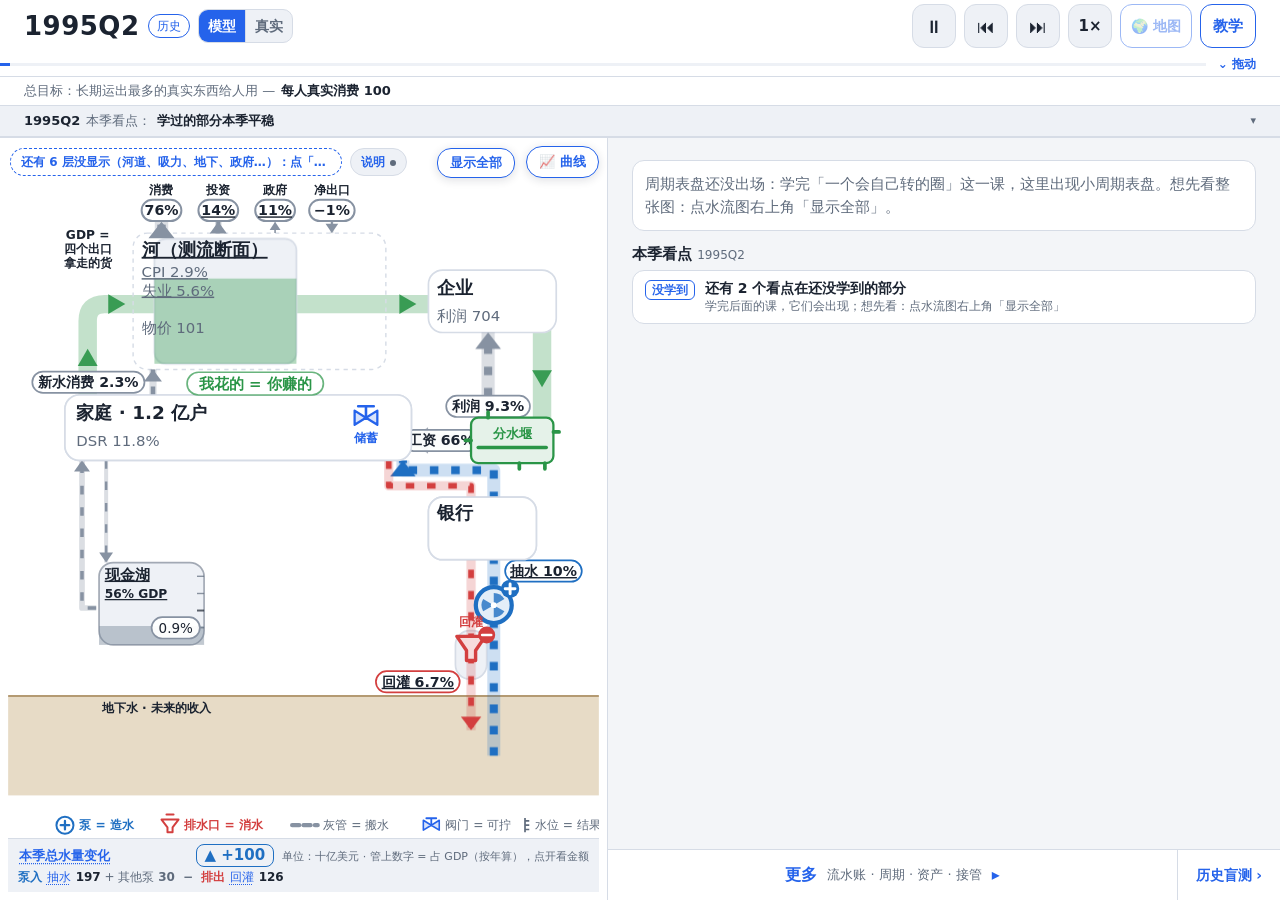
==== commit 6a497ee2: "L8 asset table marked 对/部分对/错 with episode counts (gold 看长端吸力, B2 下跌当中 vs 确认时); ⑦ read as 增长化债（g > r" ====
--- a/index.html
+++ b/index.html
@@ -13,12 +13,12 @@
 "./src/blind/concept.js": "./src/blind/concept.js?v=e9ae809251",
 "./src/blind/draw.js": "./src/blind/draw.js?v=d190e7776a",
 "./src/blind/main.js": "./src/blind/main.js?v=7865eef6fd",
-"./src/blind/model.js": "./src/blind/model.js?v=98cc46e46f",
+"./src/blind/model.js": "./src/blind/model.js?v=9243058530",
 "./src/blind/store.js": "./src/blind/store.js?v=748d7917d0",
 "./src/data/b1-story.js": "./src/data/b1-story.js?v=9c2386302f",
-"./src/data/blind-cards.js": "./src/data/blind-cards.js?v=be320a27d5",
+"./src/data/blind-cards.js": "./src/data/blind-cards.js?v=73b19191c4",
 "./src/data/causal.js": "./src/data/causal.js?v=83eeb922cb",
-"./src/data/concepts.js": "./src/data/concepts.js?v=fac647c137",
+"./src/data/concepts.js": "./src/data/concepts.js?v=d4cb4b054d",
 "./src/data/countries/aus-quarterly.js": "./src/data/countries/aus-quarterly.js?v=0c7e0453be",
 "./src/data/countries/chn-quarterly.js": "./src/data/countries/chn-quarterly.js?v=490aa196fa",
 "./src/data/countries/ea-quarterly.js": "./src/data/countries/ea-quarterly.js?v=fcc459faa6",
@@ -35,10 +35,10 @@
 "./src/data/layers.js": "./src/data/layers.js?v=40ff64222f",
 "./src/data/lesson-exp.js": "./src/data/lesson-exp.js?v=e5b992134e",
 "./src/data/lesson-fx.js": "./src/data/lesson-fx.js?v=fd062516cb",
-"./src/data/lesson-investor.js": "./src/data/lesson-investor.js?v=60b2ffacd3",
-"./src/data/lesson-now.js": "./src/data/lesson-now.js?v=12732f79e3",
+"./src/data/lesson-investor.js": "./src/data/lesson-investor.js?v=fd75db1cfe",
+"./src/data/lesson-now.js": "./src/data/lesson-now.js?v=5c7f058970",
 "./src/data/lesson-shocks.js": "./src/data/lesson-shocks.js?v=4ec23e8e56",
-"./src/data/lessons.js": "./src/data/lessons.js?v=c6c27fa640",
+"./src/data/lessons.js": "./src/data/lessons.js?v=4459c2a892",
 "./src/data/real/aus-real.js": "./src/data/real/aus-real.js?v=568147605a",
 "./src/data/real/backtest.js": "./src/data/real/backtest.js?v=63370cd548",
 "./src/data/real/real-snapshot.js": "./src/data/real/real-snapshot.js?v=511b12962f",
@@ -53,13 +53,13 @@
 "./src/data/world.js": "./src/data/world.js?v=6638a0be1e",
 "./src/engine/economy.js": "./src/engine/economy.js?v=2f5c863683",
 "./src/engine/mock-sim.js": "./src/engine/mock-sim.js?v=fecbf50119",
-"./src/engine/regimes.js": "./src/engine/regimes.js?v=247060510a",
+"./src/engine/regimes.js": "./src/engine/regimes.js?v=b462c0c118",
 "./src/engine/rules.js": "./src/engine/rules.js?v=aafe05a58c",
 "./src/engine/sim.js": "./src/engine/sim.js?v=e00a77aa7c",
 "./src/engine/test-fixture.js": "./src/engine/test-fixture.js?v=3a0cafab00",
 "./src/engine/town.js": "./src/engine/town.js?v=129ef4d737",
 "./src/engine/valves.js": "./src/engine/valves.js?v=f925d3955d",
-"./src/ui/asset-lake.js": "./src/ui/asset-lake.js?v=5f269ea420",
+"./src/ui/asset-lake.js": "./src/ui/asset-lake.js?v=177101c4e4",
 "./src/ui/causal-graph.js": "./src/ui/causal-graph.js?v=ea4a073185",
 "./src/ui/causal-overlay.js": "./src/ui/causal-overlay.js?v=cbce0c83fb",
 "./src/ui/causal-view.js": "./src/ui/causal-view.js?v=7f925f5ead",
@@ -67,14 +67,14 @@
 "./src/ui/concepts.js": "./src/ui/concepts.js?v=cb7ff12fa0",
 "./src/ui/country-info.js": "./src/ui/country-info.js?v=acf5951bf9",
 "./src/ui/exp-gauge.js": "./src/ui/exp-gauge.js?v=f28022eeeb",
-"./src/ui/flow.js": "./src/ui/flow.js?v=0411e36daa",
+"./src/ui/flow.js": "./src/ui/flow.js?v=45a427f1f9",
 "./src/ui/fx-lab.js": "./src/ui/fx-lab.js?v=152c80dc44",
 "./src/ui/fx-reactor.js": "./src/ui/fx-reactor.js?v=7d20c6fd30",
 "./src/ui/gauge.js": "./src/ui/gauge.js?v=5859e2fd98",
 "./src/ui/headline.js": "./src/ui/headline.js?v=8b2ca9d972",
-"./src/ui/investor-lab.js": "./src/ui/investor-lab.js?v=c14bd76d6e",
+"./src/ui/investor-lab.js": "./src/ui/investor-lab.js?v=f9e0d4b0ee",
 "./src/ui/lessons-town.js": "./src/ui/lessons-town.js?v=be963f501e",
-"./src/ui/lessons.js": "./src/ui/lessons.js?v=d66f4e355d",
+"./src/ui/lessons.js": "./src/ui/lessons.js?v=a9819a9bca",
 "./src/ui/links.js": "./src/ui/links.js?v=62a5d394f3",
 "./src/ui/now-panel.js": "./src/ui/now-panel.js?v=825be263db",
 "./src/ui/objective.js": "./src/ui/objective.js?v=a03e3008ed",
@@ -87,8 +87,8 @@
 "./src/ui/tabs/_cycle-ev.js": "./src/ui/tabs/_cycle-ev.js?v=2873dadc5e",
 "./src/ui/tabs/_cycle-waves.js": "./src/ui/tabs/_cycle-waves.js?v=6dcca67d67",
 "./src/ui/tabs/_util.js": "./src/ui/tabs/_util.js?v=c4c70cd107",
-"./src/ui/tabs/assets.js": "./src/ui/tabs/assets.js?v=bad42b9036",
-"./src/ui/tabs/cycle.js": "./src/ui/tabs/cycle.js?v=d2f59cc567",
+"./src/ui/tabs/assets.js": "./src/ui/tabs/assets.js?v=c363f81727",
+"./src/ui/tabs/cycle.js": "./src/ui/tabs/cycle.js?v=e0bad308d7",
 "./src/ui/tabs/ledger.js": "./src/ui/tabs/ledger.js?v=23d5aaa211",
 "./src/ui/tabs/takeover.js": "./src/ui/tabs/takeover.js?v=0b383d0307",
 "./src/ui/wave-view.js": "./src/ui/wave-view.js?v=bd6c1a927e",
@@ -99,7 +99,7 @@
 <script>
 /* stylesheets injected later by the modules get ?v=<hash> too (tools/stamp_version.mjs) */
 (function () {
-  var V = window.MW_CSS_V = {"app.css":"f76a25d14f","asset-lake.css":"05acd608a7","blind.css":"cc47ae9597","causal.css":"e65f35fea2","concept-hl.css":"eadb1b6eaa","cycle.css":"87cd00265e","exp-gauge.css":"1bddccf842","fx-lab.css":"ea42c91983","fx-reactor.css":"5b6ff36548","gauge.css":"78bc033c13","headline.css":"93c9cc38e2","investor-lab.css":"b6607fa3f5","lessons.css":"2452f61c03","now-panel.css":"7f46f3e876","objective.css":"942491534b","panels.css":"51d7497fcd","real-mode.css":"83c26ce0c9","roles.css":"cd83766fcd","shock-lab.css":"17069400da","simple.css":"5c1200889d","world.css":"b4148f82b6"};
+  var V = window.MW_CSS_V = {"app.css":"b509b0f08e","asset-lake.css":"05acd608a7","blind.css":"cc47ae9597","causal.css":"e65f35fea2","concept-hl.css":"eadb1b6eaa","cycle.css":"87cd00265e","exp-gauge.css":"1bddccf842","fx-lab.css":"ea42c91983","fx-reactor.css":"5b6ff36548","gauge.css":"78bc033c13","headline.css":"93c9cc38e2","investor-lab.css":"375deccf99","lessons.css":"ed02e7fb8d","now-panel.css":"7f46f3e876","objective.css":"942491534b","panels.css":"51d7497fcd","real-mode.css":"83c26ce0c9","roles.css":"cd83766fcd","shock-lab.css":"17069400da","simple.css":"5c1200889d","world.css":"b4148f82b6"};
   var BASE = new URL("./assets/css/", document.baseURI).href;
   function stamp(href) {
     if (typeof href !== 'string' || href.indexOf(BASE) !== 0) return null;
@@ -130,9 +130,9 @@
 })();
 </script>
 <!-- END mw-version-stamp -->
-<link rel="stylesheet" href="./assets/css/app.css?v=f76a25d14f">
+<link rel="stylesheet" href="./assets/css/app.css?v=b509b0f08e">
 <link rel="stylesheet" href="./assets/css/panels.css?v=51d7497fcd">
-<link rel="stylesheet" href="./assets/css/lessons.css?v=2452f61c03">
+<link rel="stylesheet" href="./assets/css/lessons.css?v=ed02e7fb8d">
 <link rel="stylesheet" href="./assets/css/cycle.css?v=87cd00265e">
 <link rel="stylesheet" href="./assets/css/concept-hl.css?v=eadb1b6eaa">
 <link rel="stylesheet" href="./assets/css/headline.css?v=93c9cc38e2">
@@ -142,7 +142,7 @@
 <link rel="stylesheet" href="./assets/css/fx-reactor.css?v=5b6ff36548">
 <link rel="stylesheet" href="./assets/css/simple.css?v=5c1200889d">
 <link rel="stylesheet" href="./assets/css/fx-lab.css?v=ea42c91983">
-<link rel="stylesheet" href="./assets/css/investor-lab.css?v=b6607fa3f5">
+<link rel="stylesheet" href="./assets/css/investor-lab.css?v=375deccf99">
 </head>
 <body>
 <div id="app">
--- a/assets/css/app.css
+++ b/assets/css/app.css
@@ -124,6 +124,11 @@
   .flow-svg .chip text { font-weight: 500; }
   .flow-svg .ttl { font-weight: 600; }
   .flow-svg .sub.num { font-weight: 500; }
+}
+/* WIDE (>= 1280px): the diagram column may take up to 58% (it is height-bound there: --flow-col = the drawing's width at full height, now
+   including the wider RULER SLOT, flow.js WIDE_MQ), so the labels breathe; the right column keeps >= 42% */
+@media (min-width: 1280px) {
+  .main { grid-template-columns: minmax(400px, min(58%, 960px, var(--flow-col, 620px))) 1fr; }
 }
 
 /* ---------- shared components ---------- */
@@ -809,6 +814,15 @@
 .flow-svg .rl-cpi { fill: none; stroke: var(--exg-m, var(--c-repay)); stroke-width: .7; stroke-opacity: .55; stroke-dasharray: 1.6 1.4; }
 .flow-svg .rl-cpi-dot { fill: var(--exg-m, var(--c-repay)); fill-opacity: .7; }
 .flow-svg .v3-rlcpi.off { display: none; }
+/* WIDE (>= 1280px, flow.js WIDE_MQ / .rl-wide): the slot grows left; ▶ ▼ ▽ + value beside their marks; the CPI → ▼ link as a solid coloured line */
+.flow-svg .rl-vals { display: none; }
+.flow-wrap.rl-wide .flow-svg .rl-vals { display: inline; }
+.flow-svg .rl-v { font-size: 6.6px; font-weight: 700; font-variant-numeric: tabular-nums; }
+.flow-svg .rl-vp { fill: var(--exg-p, var(--text)); }
+.flow-svg .rl-vm { fill: var(--exg-m, var(--c-repay)); }
+.flow-svg .rl-ve { fill: var(--exg-e, var(--c-fiscal)); }
+.flow-wrap:not(.phone) .flow-svg .rl-cpi { stroke-width: 1.2; stroke-opacity: .9; stroke-dasharray: none; }
+.flow-wrap:not(.phone) .flow-svg .rl-cpi-dot { fill-opacity: 1; }
 /* the flash in engine-lag order (fiveTurns): a soft glow, one group after another */
 @keyframes rl-flash { 0% { filter: none; } 35% { filter: drop-shadow(0 0 3px var(--rl-flash, var(--accent))) drop-shadow(0 0 1.5px var(--rl-flash, var(--accent))); } 100% { filter: none; } }
 .flow-svg .rl-flash { animation: rl-flash .9s ease-in-out both; }
--- a/assets/css/lessons.css
+++ b/assets/css/lessons.css
@@ -359,3 +359,9 @@
 /* world lessons: the 地图 page (#world-map, position:fixed, own module) must not hide behind the lesson card (--ls-h = card height, --tb-h = tab bar).
    On every width the map ends above the lesson card, so a box the lesson selects is never covered (the map scales down to fit). */
 body.lesson-on .wm:not([hidden]) .wm-body { padding-bottom: calc(var(--ls-h, 0px) + var(--tb-h, 0px)); }
+
+/* a lesson panel showing its own period (src/ui/lessons.js panelDated): the ledger column and the 本季看点 strip follow the main sim, so dim them
+   and say which period the panel shows */
+body.ls-panel-dated #tab-content > *, body.ls-panel-dated #headline { opacity: .45; }
+body.ls-panel-dated #tab-content::before { content: attr(data-pnote); display: block; margin: 0 0 8px; padding: 6px 10px; border-radius: 8px;
+  font-size: 13px; font-weight: 600; color: var(--text); background: var(--surface-2); border-left: 3px solid var(--accent); }
--- a/assets/css/investor-lab.css
+++ b/assets/css/investor-lab.css
@@ -77,6 +77,24 @@
 .ivl-at tr.sel td.k-flat { background: var(--surface); }
 .ivl-at td.colsel { outline: 2px solid var(--accent); outline-offset: -2px; }
 .ivl-at tr[data-act]:focus-visible th { outline: 2px solid var(--accent); }
+/* the US data check on top of the table: a mark per cell (对 / 部分对 / 错), the number of episodes per row, notes of the tapped row */
+.ivl-at { min-width: 560px; }
+.ivl-at td { vertical-align: top; line-height: 1.3; }
+.ivl-at td > span { display: block; }
+.ivl-at td.long > span { font-size: 11px; text-align: left; }
+.ivl-at .stg { position: sticky; left: 0; z-index: 1; }
+.ivl-at tr:first-child th.stg { background: var(--surface); }
+.ivl-n { display: block; font-size: 10px; font-weight: 400; color: var(--muted); }
+.ivl-at tr.sel th .ivl-n { color: inherit; opacity: .85; }
+.ivl-mk { display: inline-block; margin-top: 2px; font-size: 10px; font-weight: 600; line-height: 1.5; padding: 0 4px; border-radius: 6px; border: 1px solid var(--border); background: var(--surface); color: var(--text); white-space: nowrap; }
+.ivl-mk.mk-ok { border-color: var(--lamp-green); }
+.ivl-mk.mk-part { border-color: var(--lamp-yellow); border-style: dashed; }
+.ivl-mk.mk-bad { border-color: var(--lamp-red); color: var(--lamp-red); }
+.ivl-mk.mk-na { color: var(--muted); }
+.ivl-chk { font-size: 12px; background: var(--surface-2); border-radius: 8px; padding: 6px 10px; }
+.ivl-chk p { margin: 0; color: var(--muted); }
+.ivl-chk ul { margin: 4px 0 0; padding-left: 16px; }
+.ivl-chk li { margin: 2px 0; }
 .ivl-sum, .ivl-col { margin: 0; font-size: 13px; }
 .ivl-sum .w { color: var(--text); } .ivl-sum .l { color: var(--text); }
 .ivl-sum .w::before { content: '⬆ '; color: var(--ivl-win); } .ivl-sum .l::before { content: '⬇ '; color: var(--ivl-lose); }
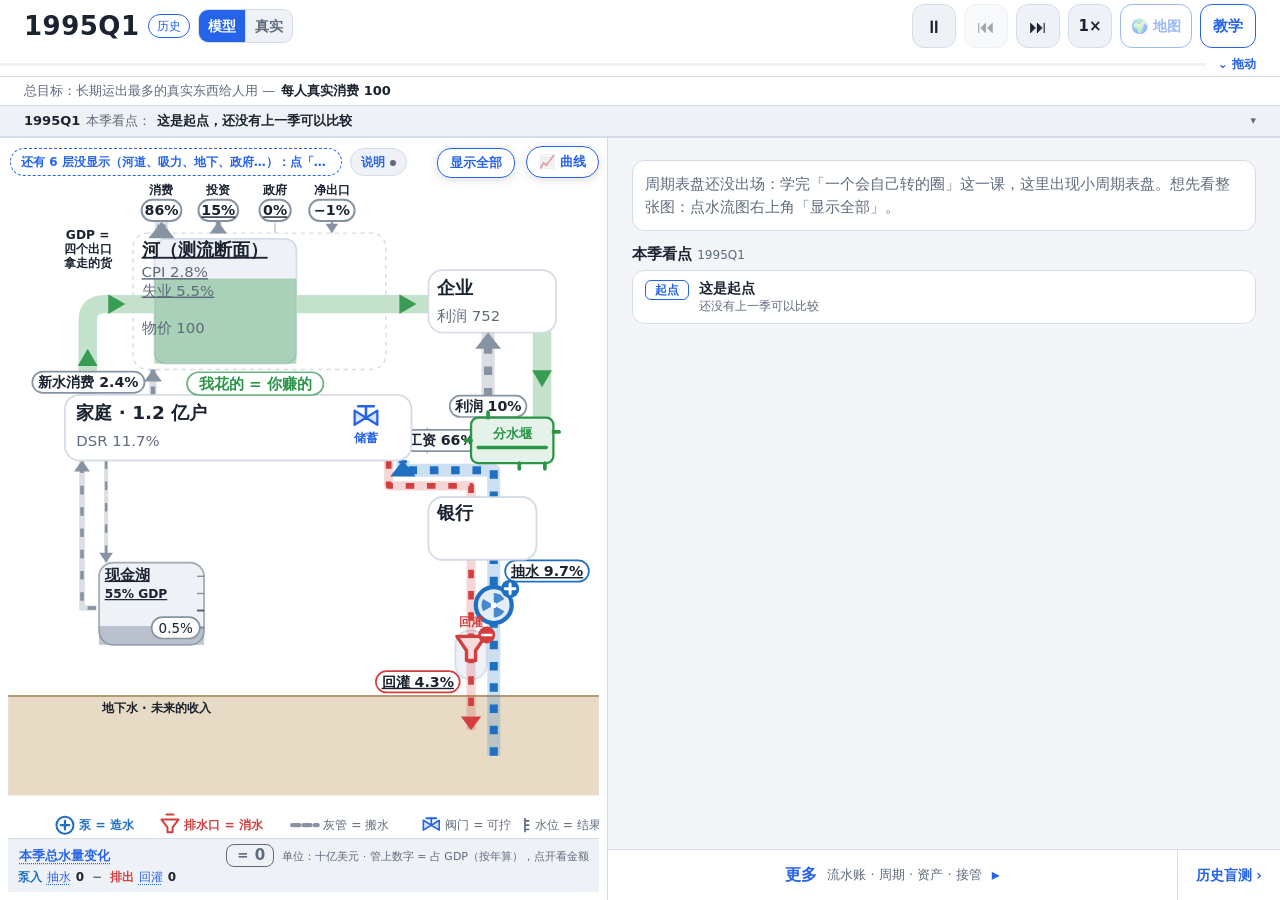
==== commit 4f921ef0: "Backtest view in real mode (表盘是『现在在哪』的地图，不是预报; framework vs 下季 = 本季; the one win computed), frozen-r" ====
--- a/index.html
+++ b/index.html
@@ -35,12 +35,14 @@
 "./src/data/layers.js": "./src/data/layers.js?v=40ff64222f",
 "./src/data/lesson-exp.js": "./src/data/lesson-exp.js?v=e5b992134e",
 "./src/data/lesson-fx.js": "./src/data/lesson-fx.js?v=fd062516cb",
-"./src/data/lesson-investor.js": "./src/data/lesson-investor.js?v=fd75db1cfe",
+"./src/data/lesson-investor.js": "./src/data/lesson-investor.js?v=972a7e8f83",
 "./src/data/lesson-now.js": "./src/data/lesson-now.js?v=5c7f058970",
 "./src/data/lesson-shocks.js": "./src/data/lesson-shocks.js?v=4ec23e8e56",
 "./src/data/lessons.js": "./src/data/lessons.js?v=4459c2a892",
 "./src/data/real/aus-real.js": "./src/data/real/aus-real.js?v=568147605a",
+"./src/data/real/backtest-readout.js": "./src/data/real/backtest-readout.js?v=4c1b284c8d",
 "./src/data/real/backtest.js": "./src/data/real/backtest.js?v=63370cd548",
+"./src/data/real/frozen-log.js": "./src/data/real/frozen-log.js?v=bbddbf5388",
 "./src/data/real/real-snapshot.js": "./src/data/real/real-snapshot.js?v=511b12962f",
 "./src/data/real/usa-real.js": "./src/data/real/usa-real.js?v=879f3afd4d",
 "./src/data/role-cards.js": "./src/data/role-cards.js?v=34c0745ee6",
@@ -49,8 +51,8 @@
 "./src/data/sub-index.js": "./src/data/sub-index.js?v=ea361de54c",
 "./src/data/us-quarterly.js": "./src/data/us-quarterly.js?v=8d926b12e8",
 "./src/data/usd-index.js": "./src/data/usd-index.js?v=7998dad4fb",
-"./src/data/waves.js": "./src/data/waves.js?v=2e956552b6",
-"./src/data/world.js": "./src/data/world.js?v=6638a0be1e",
+"./src/data/waves.js": "./src/data/waves.js?v=89228bd25e",
+"./src/data/world.js": "./src/data/world.js?v=79c6c1aa67",
 "./src/engine/economy.js": "./src/engine/economy.js?v=2f5c863683",
 "./src/engine/mock-sim.js": "./src/engine/mock-sim.js?v=fecbf50119",
 "./src/engine/regimes.js": "./src/engine/regimes.js?v=b462c0c118",
@@ -60,6 +62,7 @@
 "./src/engine/town.js": "./src/engine/town.js?v=129ef4d737",
 "./src/engine/valves.js": "./src/engine/valves.js?v=f925d3955d",
 "./src/ui/asset-lake.js": "./src/ui/asset-lake.js?v=177101c4e4",
+"./src/ui/backtest-view.js": "./src/ui/backtest-view.js?v=b018edbe9b",
 "./src/ui/causal-graph.js": "./src/ui/causal-graph.js?v=ea4a073185",
 "./src/ui/causal-overlay.js": "./src/ui/causal-overlay.js?v=cbce0c83fb",
 "./src/ui/causal-view.js": "./src/ui/causal-view.js?v=7f925f5ead",
@@ -88,7 +91,7 @@
 "./src/ui/tabs/_cycle-waves.js": "./src/ui/tabs/_cycle-waves.js?v=6dcca67d67",
 "./src/ui/tabs/_util.js": "./src/ui/tabs/_util.js?v=c4c70cd107",
 "./src/ui/tabs/assets.js": "./src/ui/tabs/assets.js?v=c363f81727",
-"./src/ui/tabs/cycle.js": "./src/ui/tabs/cycle.js?v=e0bad308d7",
+"./src/ui/tabs/cycle.js": "./src/ui/tabs/cycle.js?v=583f6dce9f",
 "./src/ui/tabs/ledger.js": "./src/ui/tabs/ledger.js?v=23d5aaa211",
 "./src/ui/tabs/takeover.js": "./src/ui/tabs/takeover.js?v=0b383d0307",
 "./src/ui/wave-view.js": "./src/ui/wave-view.js?v=bd6c1a927e",
@@ -99,7 +102,7 @@
 <script>
 /* stylesheets injected later by the modules get ?v=<hash> too (tools/stamp_version.mjs) */
 (function () {
-  var V = window.MW_CSS_V = {"app.css":"b509b0f08e","asset-lake.css":"05acd608a7","blind.css":"cc47ae9597","causal.css":"e65f35fea2","concept-hl.css":"eadb1b6eaa","cycle.css":"87cd00265e","exp-gauge.css":"1bddccf842","fx-lab.css":"ea42c91983","fx-reactor.css":"5b6ff36548","gauge.css":"78bc033c13","headline.css":"93c9cc38e2","investor-lab.css":"375deccf99","lessons.css":"ed02e7fb8d","now-panel.css":"7f46f3e876","objective.css":"942491534b","panels.css":"51d7497fcd","real-mode.css":"83c26ce0c9","roles.css":"cd83766fcd","shock-lab.css":"17069400da","simple.css":"5c1200889d","world.css":"b4148f82b6"};
+  var V = window.MW_CSS_V = {"app.css":"b509b0f08e","asset-lake.css":"05acd608a7","backtest.css":"21aac13377","blind.css":"cc47ae9597","causal.css":"e65f35fea2","concept-hl.css":"eadb1b6eaa","cycle.css":"87cd00265e","exp-gauge.css":"1bddccf842","fx-lab.css":"ea42c91983","fx-reactor.css":"5b6ff36548","gauge.css":"78bc033c13","headline.css":"93c9cc38e2","investor-lab.css":"375deccf99","lessons.css":"ed02e7fb8d","now-panel.css":"7f46f3e876","objective.css":"942491534b","panels.css":"51d7497fcd","real-mode.css":"83c26ce0c9","roles.css":"cd83766fcd","shock-lab.css":"17069400da","simple.css":"5c1200889d","world.css":"b4148f82b6"};
   var BASE = new URL("./assets/css/", document.baseURI).href;
   function stamp(href) {
     if (typeof href !== 'string' || href.indexOf(BASE) !== 0) return null;
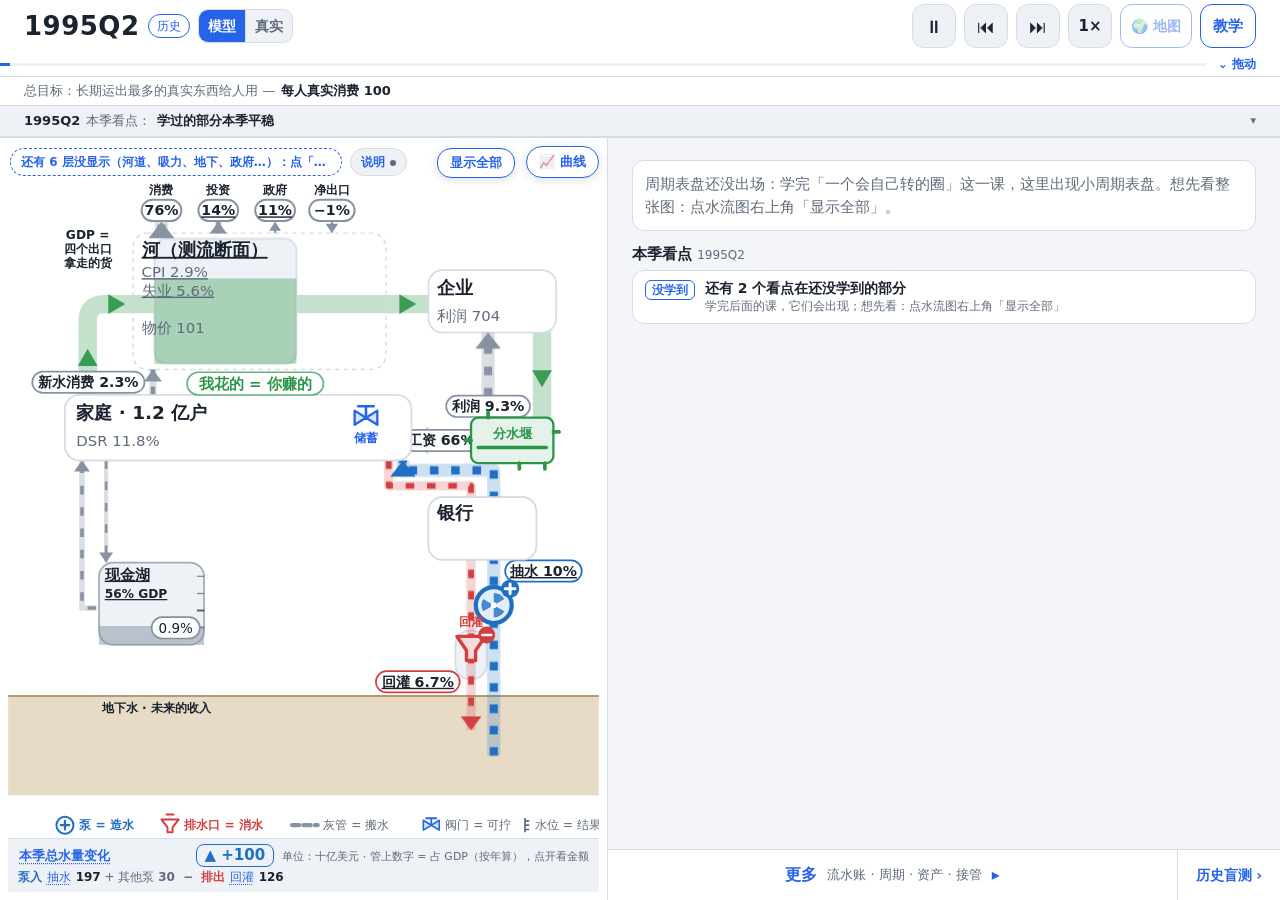
==== commit c9936783: "⑦ sub-label: 金融压制 only when 到手 < −1% (the ⑧ line), −1%–0 = 到手约为零 (display only, gates unchanged); fr" ====
--- a/index.html
+++ b/index.html
@@ -16,7 +16,7 @@
 "./src/blind/model.js": "./src/blind/model.js?v=9243058530",
 "./src/blind/store.js": "./src/blind/store.js?v=748d7917d0",
 "./src/data/b1-story.js": "./src/data/b1-story.js?v=9c2386302f",
-"./src/data/blind-cards.js": "./src/data/blind-cards.js?v=73b19191c4",
+"./src/data/blind-cards.js": "./src/data/blind-cards.js?v=6a7f055d02",
 "./src/data/causal.js": "./src/data/causal.js?v=83eeb922cb",
 "./src/data/concepts.js": "./src/data/concepts.js?v=d4cb4b054d",
 "./src/data/countries/aus-quarterly.js": "./src/data/countries/aus-quarterly.js?v=0c7e0453be",
@@ -42,7 +42,7 @@
 "./src/data/real/aus-real.js": "./src/data/real/aus-real.js?v=568147605a",
 "./src/data/real/backtest-readout.js": "./src/data/real/backtest-readout.js?v=4c1b284c8d",
 "./src/data/real/backtest.js": "./src/data/real/backtest.js?v=63370cd548",
-"./src/data/real/frozen-log.js": "./src/data/real/frozen-log.js?v=bbddbf5388",
+"./src/data/real/frozen-log.js": "./src/data/real/frozen-log.js?v=2e50f75a69",
 "./src/data/real/real-snapshot.js": "./src/data/real/real-snapshot.js?v=511b12962f",
 "./src/data/real/usa-real.js": "./src/data/real/usa-real.js?v=879f3afd4d",
 "./src/data/role-cards.js": "./src/data/role-cards.js?v=34c0745ee6",
@@ -55,7 +55,7 @@
 "./src/data/world.js": "./src/data/world.js?v=79c6c1aa67",
 "./src/engine/economy.js": "./src/engine/economy.js?v=2f5c863683",
 "./src/engine/mock-sim.js": "./src/engine/mock-sim.js?v=fecbf50119",
-"./src/engine/regimes.js": "./src/engine/regimes.js?v=b462c0c118",
+"./src/engine/regimes.js": "./src/engine/regimes.js?v=3b16f910e9",
 "./src/engine/rules.js": "./src/engine/rules.js?v=aafe05a58c",
 "./src/engine/sim.js": "./src/engine/sim.js?v=e00a77aa7c",
 "./src/engine/test-fixture.js": "./src/engine/test-fixture.js?v=3a0cafab00",
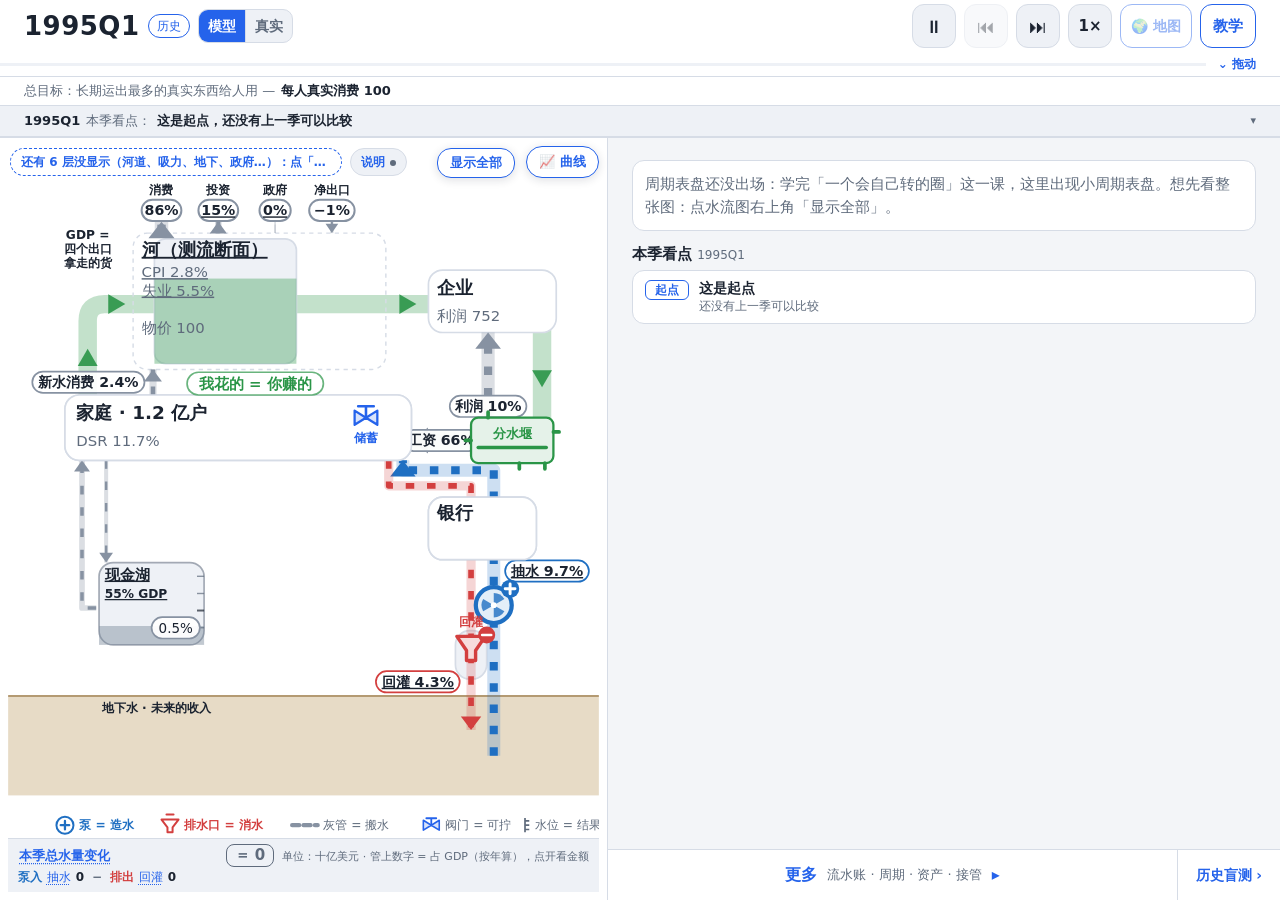
==== commit 025f45e9: "GBR online: furlough param (lockdown slack, GBR only; USA/AUS bit-identical), GBR params from BIS/Bo" ====
--- a/index.html
+++ b/index.html
@@ -16,16 +16,16 @@
 "./src/blind/model.js": "./src/blind/model.js?v=9243058530",
 "./src/blind/store.js": "./src/blind/store.js?v=748d7917d0",
 "./src/data/b1-story.js": "./src/data/b1-story.js?v=9c2386302f",
-"./src/data/blind-cards.js": "./src/data/blind-cards.js?v=6a7f055d02",
+"./src/data/blind-cards.js": "./src/data/blind-cards.js?v=73b19191c4",
 "./src/data/causal.js": "./src/data/causal.js?v=83eeb922cb",
 "./src/data/concepts.js": "./src/data/concepts.js?v=d4cb4b054d",
 "./src/data/countries/aus-quarterly.js": "./src/data/countries/aus-quarterly.js?v=0c7e0453be",
 "./src/data/countries/chn-quarterly.js": "./src/data/countries/chn-quarterly.js?v=490aa196fa",
 "./src/data/countries/ea-quarterly.js": "./src/data/countries/ea-quarterly.js?v=fcc459faa6",
 "./src/data/countries/gbr-quarterly.js": "./src/data/countries/gbr-quarterly.js?v=ae598fb6ff",
-"./src/data/countries/index.js": "./src/data/countries/index.js?v=88992395fd",
+"./src/data/countries/index.js": "./src/data/countries/index.js?v=33b87d6e1a",
 "./src/data/countries/jpn-quarterly.js": "./src/data/countries/jpn-quarterly.js?v=56414a4c01",
-"./src/data/country-params.js": "./src/data/country-params.js?v=5cafe6cd6c",
+"./src/data/country-params.js": "./src/data/country-params.js?v=0c31bb9fce",
 "./src/data/exp-fx.js": "./src/data/exp-fx.js?v=ae65c0f8b1",
 "./src/data/exp-mich.js": "./src/data/exp-mich.js?v=1991334751",
 "./src/data/french-check.js": "./src/data/french-check.js?v=0732fbd5bf",
@@ -42,7 +42,7 @@
 "./src/data/real/aus-real.js": "./src/data/real/aus-real.js?v=568147605a",
 "./src/data/real/backtest-readout.js": "./src/data/real/backtest-readout.js?v=4c1b284c8d",
 "./src/data/real/backtest.js": "./src/data/real/backtest.js?v=63370cd548",
-"./src/data/real/frozen-log.js": "./src/data/real/frozen-log.js?v=2e50f75a69",
+"./src/data/real/frozen-log.js": "./src/data/real/frozen-log.js?v=bbddbf5388",
 "./src/data/real/real-snapshot.js": "./src/data/real/real-snapshot.js?v=511b12962f",
 "./src/data/real/usa-real.js": "./src/data/real/usa-real.js?v=879f3afd4d",
 "./src/data/role-cards.js": "./src/data/role-cards.js?v=34c0745ee6",
@@ -53,9 +53,9 @@
 "./src/data/usd-index.js": "./src/data/usd-index.js?v=7998dad4fb",
 "./src/data/waves.js": "./src/data/waves.js?v=89228bd25e",
 "./src/data/world.js": "./src/data/world.js?v=79c6c1aa67",
-"./src/engine/economy.js": "./src/engine/economy.js?v=2f5c863683",
+"./src/engine/economy.js": "./src/engine/economy.js?v=5824480ebb",
 "./src/engine/mock-sim.js": "./src/engine/mock-sim.js?v=fecbf50119",
-"./src/engine/regimes.js": "./src/engine/regimes.js?v=3b16f910e9",
+"./src/engine/regimes.js": "./src/engine/regimes.js?v=b462c0c118",
 "./src/engine/rules.js": "./src/engine/rules.js?v=aafe05a58c",
 "./src/engine/sim.js": "./src/engine/sim.js?v=e00a77aa7c",
 "./src/engine/test-fixture.js": "./src/engine/test-fixture.js?v=3a0cafab00",
@@ -68,7 +68,7 @@
 "./src/ui/causal-view.js": "./src/ui/causal-view.js?v=7f925f5ead",
 "./src/ui/chart.js": "./src/ui/chart.js?v=872d088802",
 "./src/ui/concepts.js": "./src/ui/concepts.js?v=cb7ff12fa0",
-"./src/ui/country-info.js": "./src/ui/country-info.js?v=acf5951bf9",
+"./src/ui/country-info.js": "./src/ui/country-info.js?v=86ef49e8c3",
 "./src/ui/exp-gauge.js": "./src/ui/exp-gauge.js?v=f28022eeeb",
 "./src/ui/flow.js": "./src/ui/flow.js?v=45a427f1f9",
 "./src/ui/fx-lab.js": "./src/ui/fx-lab.js?v=152c80dc44",
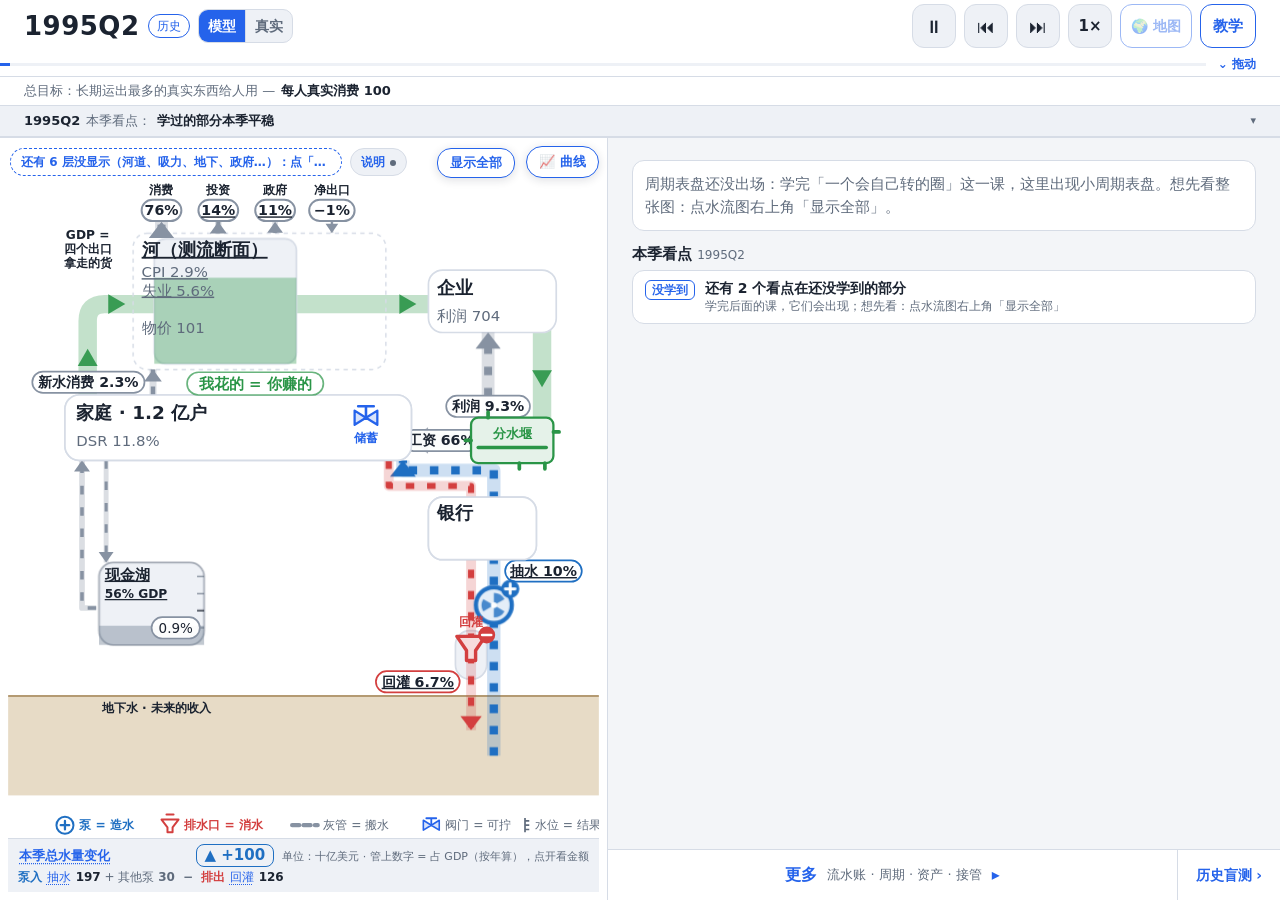
==== commit 467eba62: "Merge branch 'worktree-agent-a96d49d3448126062' into integ3" ====
--- a/index.html
+++ b/index.html
@@ -16,7 +16,7 @@
 "./src/blind/model.js": "./src/blind/model.js?v=9243058530",
 "./src/blind/store.js": "./src/blind/store.js?v=748d7917d0",
 "./src/data/b1-story.js": "./src/data/b1-story.js?v=9c2386302f",
-"./src/data/blind-cards.js": "./src/data/blind-cards.js?v=73b19191c4",
+"./src/data/blind-cards.js": "./src/data/blind-cards.js?v=6a7f055d02",
 "./src/data/causal.js": "./src/data/causal.js?v=83eeb922cb",
 "./src/data/concepts.js": "./src/data/concepts.js?v=d4cb4b054d",
 "./src/data/countries/aus-quarterly.js": "./src/data/countries/aus-quarterly.js?v=0c7e0453be",
@@ -42,7 +42,7 @@
 "./src/data/real/aus-real.js": "./src/data/real/aus-real.js?v=568147605a",
 "./src/data/real/backtest-readout.js": "./src/data/real/backtest-readout.js?v=4c1b284c8d",
 "./src/data/real/backtest.js": "./src/data/real/backtest.js?v=63370cd548",
-"./src/data/real/frozen-log.js": "./src/data/real/frozen-log.js?v=bbddbf5388",
+"./src/data/real/frozen-log.js": "./src/data/real/frozen-log.js?v=2e50f75a69",
 "./src/data/real/real-snapshot.js": "./src/data/real/real-snapshot.js?v=511b12962f",
 "./src/data/real/usa-real.js": "./src/data/real/usa-real.js?v=879f3afd4d",
 "./src/data/role-cards.js": "./src/data/role-cards.js?v=34c0745ee6",
@@ -55,7 +55,7 @@
 "./src/data/world.js": "./src/data/world.js?v=79c6c1aa67",
 "./src/engine/economy.js": "./src/engine/economy.js?v=5824480ebb",
 "./src/engine/mock-sim.js": "./src/engine/mock-sim.js?v=fecbf50119",
-"./src/engine/regimes.js": "./src/engine/regimes.js?v=b462c0c118",
+"./src/engine/regimes.js": "./src/engine/regimes.js?v=3b16f910e9",
 "./src/engine/rules.js": "./src/engine/rules.js?v=aafe05a58c",
 "./src/engine/sim.js": "./src/engine/sim.js?v=e00a77aa7c",
 "./src/engine/test-fixture.js": "./src/engine/test-fixture.js?v=3a0cafab00",
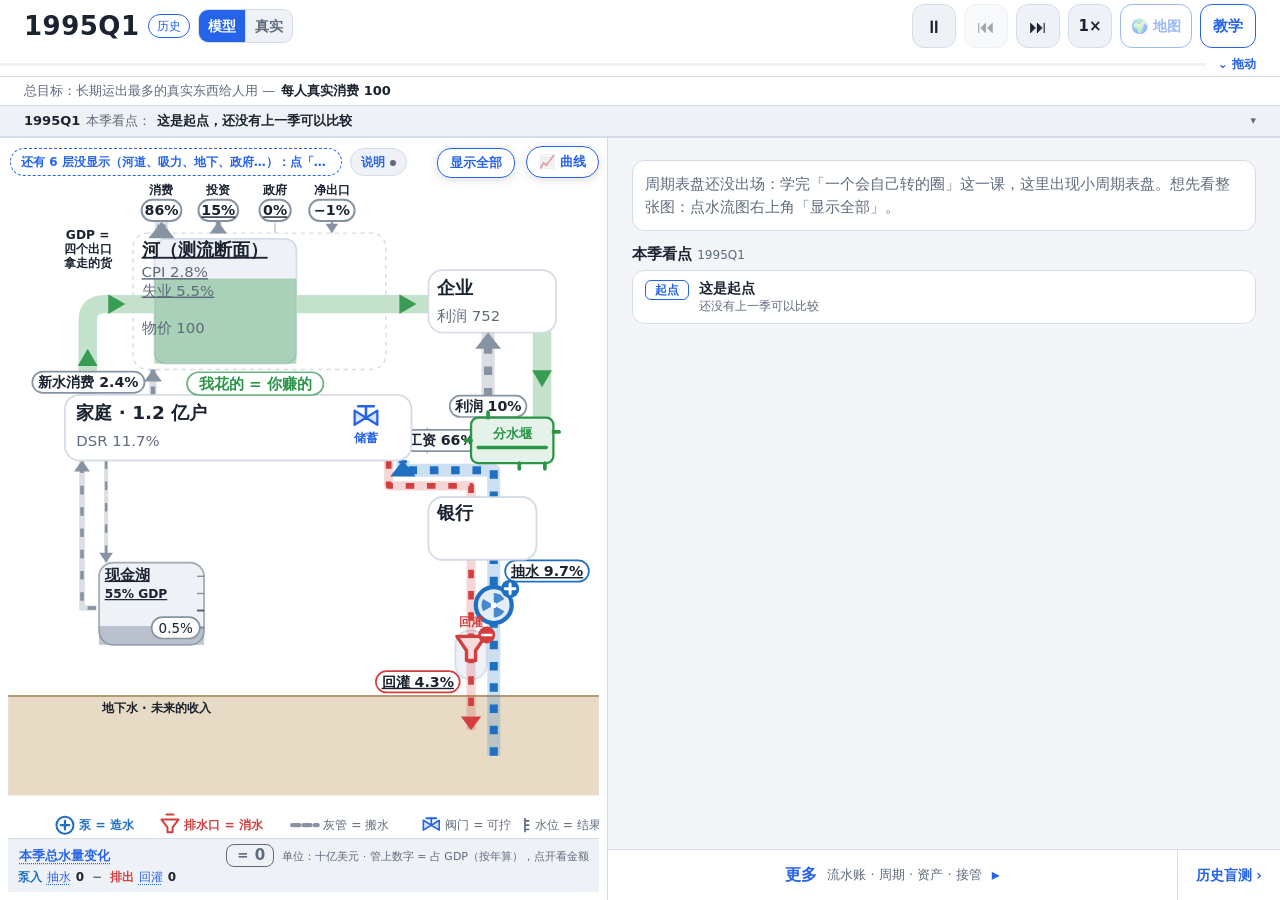
==== commit 7795d2db: "GBR: real ONS fiscal path on (PSNB J5II + net interest NMFX, seasonally adjusted on 1995–2021), 4 pa" ====
--- a/index.html
+++ b/index.html
@@ -22,10 +22,10 @@
 "./src/data/countries/aus-quarterly.js": "./src/data/countries/aus-quarterly.js?v=0c7e0453be",
 "./src/data/countries/chn-quarterly.js": "./src/data/countries/chn-quarterly.js?v=490aa196fa",
 "./src/data/countries/ea-quarterly.js": "./src/data/countries/ea-quarterly.js?v=fcc459faa6",
-"./src/data/countries/gbr-quarterly.js": "./src/data/countries/gbr-quarterly.js?v=ae598fb6ff",
+"./src/data/countries/gbr-quarterly.js": "./src/data/countries/gbr-quarterly.js?v=4d68890118",
 "./src/data/countries/index.js": "./src/data/countries/index.js?v=33b87d6e1a",
 "./src/data/countries/jpn-quarterly.js": "./src/data/countries/jpn-quarterly.js?v=56414a4c01",
-"./src/data/country-params.js": "./src/data/country-params.js?v=0c31bb9fce",
+"./src/data/country-params.js": "./src/data/country-params.js?v=8fcea2a81e",
 "./src/data/exp-fx.js": "./src/data/exp-fx.js?v=ae65c0f8b1",
 "./src/data/exp-mich.js": "./src/data/exp-mich.js?v=1991334751",
 "./src/data/french-check.js": "./src/data/french-check.js?v=0732fbd5bf",
@@ -56,7 +56,7 @@
 "./src/engine/economy.js": "./src/engine/economy.js?v=5824480ebb",
 "./src/engine/mock-sim.js": "./src/engine/mock-sim.js?v=fecbf50119",
 "./src/engine/regimes.js": "./src/engine/regimes.js?v=3b16f910e9",
-"./src/engine/rules.js": "./src/engine/rules.js?v=aafe05a58c",
+"./src/engine/rules.js": "./src/engine/rules.js?v=b74305a359",
 "./src/engine/sim.js": "./src/engine/sim.js?v=e00a77aa7c",
 "./src/engine/test-fixture.js": "./src/engine/test-fixture.js?v=3a0cafab00",
 "./src/engine/town.js": "./src/engine/town.js?v=129ef4d737",
@@ -91,7 +91,7 @@
 "./src/ui/tabs/_cycle-waves.js": "./src/ui/tabs/_cycle-waves.js?v=6dcca67d67",
 "./src/ui/tabs/_util.js": "./src/ui/tabs/_util.js?v=c4c70cd107",
 "./src/ui/tabs/assets.js": "./src/ui/tabs/assets.js?v=c363f81727",
-"./src/ui/tabs/cycle.js": "./src/ui/tabs/cycle.js?v=583f6dce9f",
+"./src/ui/tabs/cycle.js": "./src/ui/tabs/cycle.js?v=79ae0e4aee",
 "./src/ui/tabs/ledger.js": "./src/ui/tabs/ledger.js?v=23d5aaa211",
 "./src/ui/tabs/takeover.js": "./src/ui/tabs/takeover.js?v=0b383d0307",
 "./src/ui/wave-view.js": "./src/ui/wave-view.js?v=bd6c1a927e",
@@ -102,7 +102,7 @@
 <script>
 /* stylesheets injected later by the modules get ?v=<hash> too (tools/stamp_version.mjs) */
 (function () {
-  var V = window.MW_CSS_V = {"app.css":"b509b0f08e","asset-lake.css":"05acd608a7","backtest.css":"21aac13377","blind.css":"cc47ae9597","causal.css":"e65f35fea2","concept-hl.css":"eadb1b6eaa","cycle.css":"87cd00265e","exp-gauge.css":"1bddccf842","fx-lab.css":"ea42c91983","fx-reactor.css":"5b6ff36548","gauge.css":"78bc033c13","headline.css":"93c9cc38e2","investor-lab.css":"375deccf99","lessons.css":"ed02e7fb8d","now-panel.css":"7f46f3e876","objective.css":"942491534b","panels.css":"51d7497fcd","real-mode.css":"83c26ce0c9","roles.css":"cd83766fcd","shock-lab.css":"17069400da","simple.css":"5c1200889d","world.css":"b4148f82b6"};
+  var V = window.MW_CSS_V = {"app.css":"b509b0f08e","asset-lake.css":"05acd608a7","backtest.css":"21aac13377","blind.css":"cc47ae9597","causal.css":"e65f35fea2","concept-hl.css":"eadb1b6eaa","cycle.css":"1d53f06674","exp-gauge.css":"1bddccf842","fx-lab.css":"ea42c91983","fx-reactor.css":"5b6ff36548","gauge.css":"78bc033c13","headline.css":"93c9cc38e2","investor-lab.css":"375deccf99","lessons.css":"ed02e7fb8d","now-panel.css":"7f46f3e876","objective.css":"942491534b","panels.css":"51d7497fcd","real-mode.css":"83c26ce0c9","roles.css":"cd83766fcd","shock-lab.css":"17069400da","simple.css":"5c1200889d","world.css":"b4148f82b6"};
   var BASE = new URL("./assets/css/", document.baseURI).href;
   function stamp(href) {
     if (typeof href !== 'string' || href.indexOf(BASE) !== 0) return null;
@@ -136,7 +136,7 @@
 <link rel="stylesheet" href="./assets/css/app.css?v=b509b0f08e">
 <link rel="stylesheet" href="./assets/css/panels.css?v=51d7497fcd">
 <link rel="stylesheet" href="./assets/css/lessons.css?v=ed02e7fb8d">
-<link rel="stylesheet" href="./assets/css/cycle.css?v=87cd00265e">
+<link rel="stylesheet" href="./assets/css/cycle.css?v=1d53f06674">
 <link rel="stylesheet" href="./assets/css/concept-hl.css?v=eadb1b6eaa">
 <link rel="stylesheet" href="./assets/css/headline.css?v=93c9cc38e2">
 <link rel="stylesheet" href="./assets/css/objective.css?v=942491534b">
--- a/assets/css/cycle.css
+++ b/assets/css/cycle.css
@@ -87,6 +87,7 @@
 .cy-fkb { margin-top: 12px; padding-top: 6px; border-top: 2px solid var(--cy-s5); }
 .cy-fkh { margin-top: 4px; font-weight: 700; }
 .cy-fkn { margin: 2px 0 4px; font-size: 12px; color: var(--pn-muted); line-height: 1.45; }
+.cy-notb2 { color: var(--pn-text); padding: 3px 0 3px 8px; border-left: 3px solid var(--pn-border); }
 .cy-fkc { margin: 8px 0 0; font-size: 12.5px; } .cy-fkc.ok { color: var(--lamp-green, #2a9547); } .cy-fkc.no b { color: var(--pn-text); }
 /* B2 pending (the three conditions hold, not yet b2N quarters in a row): the ② -> ⑤ edge half-lit */
 .cy-fk.pend .cy-fk-l { stroke: var(--fk); stroke-width: 2.6; stroke-dasharray: 2 3; opacity: 1; }
@@ -246,6 +247,19 @@
 .wv-now { margin: 6px 0 2px; padding: 6px 8px; border-radius: 8px; background: color-mix(in srgb, var(--pn-accent) 8%, transparent); font-size: 13px; }
 .wv-now small { color: var(--pn-muted); margin-left: 4px; }
 .wv-src { margin: 4px 0 8px; font-size: 11px; color: var(--pn-muted); line-height: 1.45; }
+/* captions under a country's chart: 数据 + 读法 always, the method behind 「这三条线怎么画的」 (captionHtml in _cycle-waves.js) */
+.wv-capb { margin: 4px 0 10px; }
+.wv-cap { margin: 4px 0 2px; font-size: 12px; color: var(--pn-muted); line-height: 1.5; overflow-wrap: anywhere; }
+.wv-cap b, .wv-read > b:first-child { color: var(--pn-text); }
+.wv-read { font-size: 12.5px; line-height: 1.5; }
+.wv-how { margin: 4px 0 0; font-size: 12px; line-height: 1.5; }
+.wv-how > summary { cursor: pointer; min-height: 32px; display: flex; align-items: center; color: var(--pn-accent); font-weight: 600; font-size: 12.5px; }
+.wv-how > summary::-webkit-details-marker { display: none; }
+.wv-how > summary::before { content: '▸'; display: inline-block; width: 1em; transition: transform .15s; }
+.wv-how[open] > summary::before { transform: rotate(90deg); }
+.wv-how ul { margin: 0; padding: 0 0 0 16px; color: var(--pn-text); }
+.wv-how li { margin: 2px 0; }
+.wv-how li::marker { color: var(--pn-muted); }
 .wv-keys.col { flex-direction: column; }
 .wv-keys.col .wv-k { display: block; }
 .wv-keys.col .wv-sw { vertical-align: middle; margin-right: 5px; }
